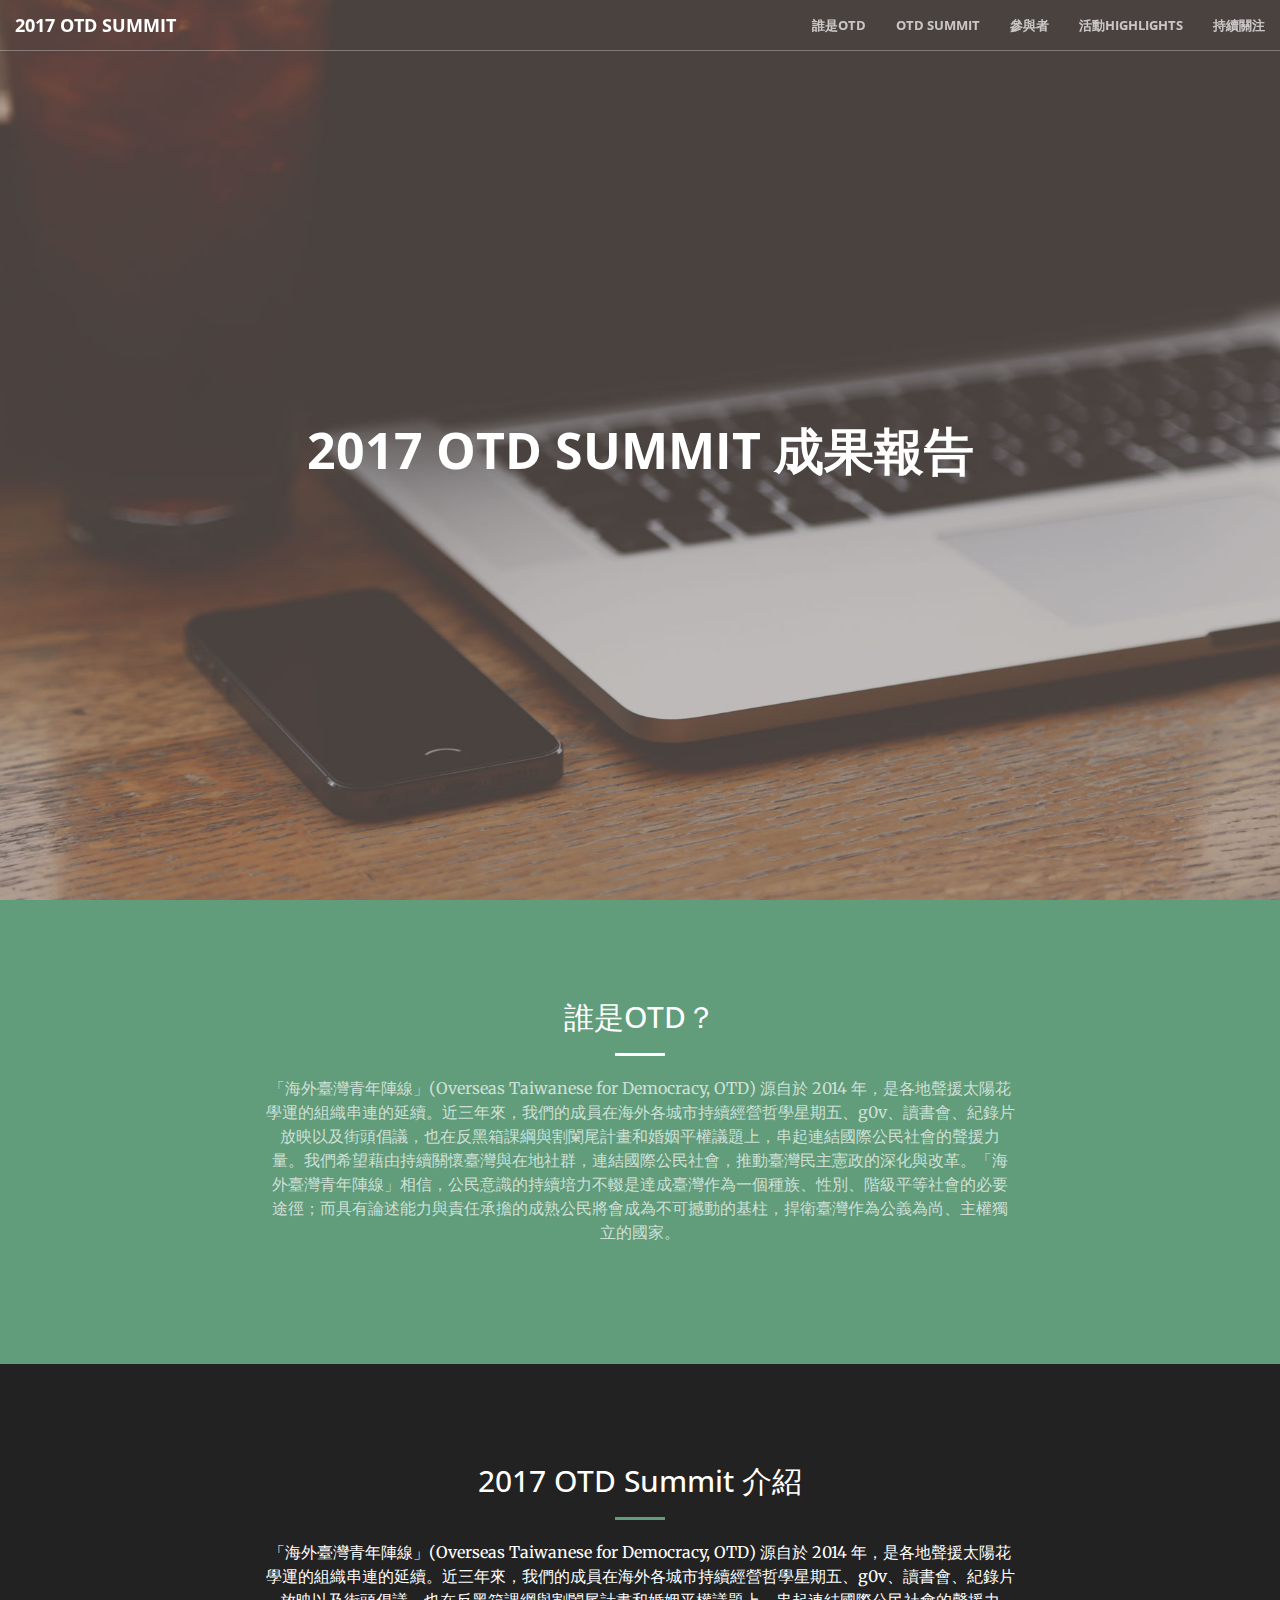
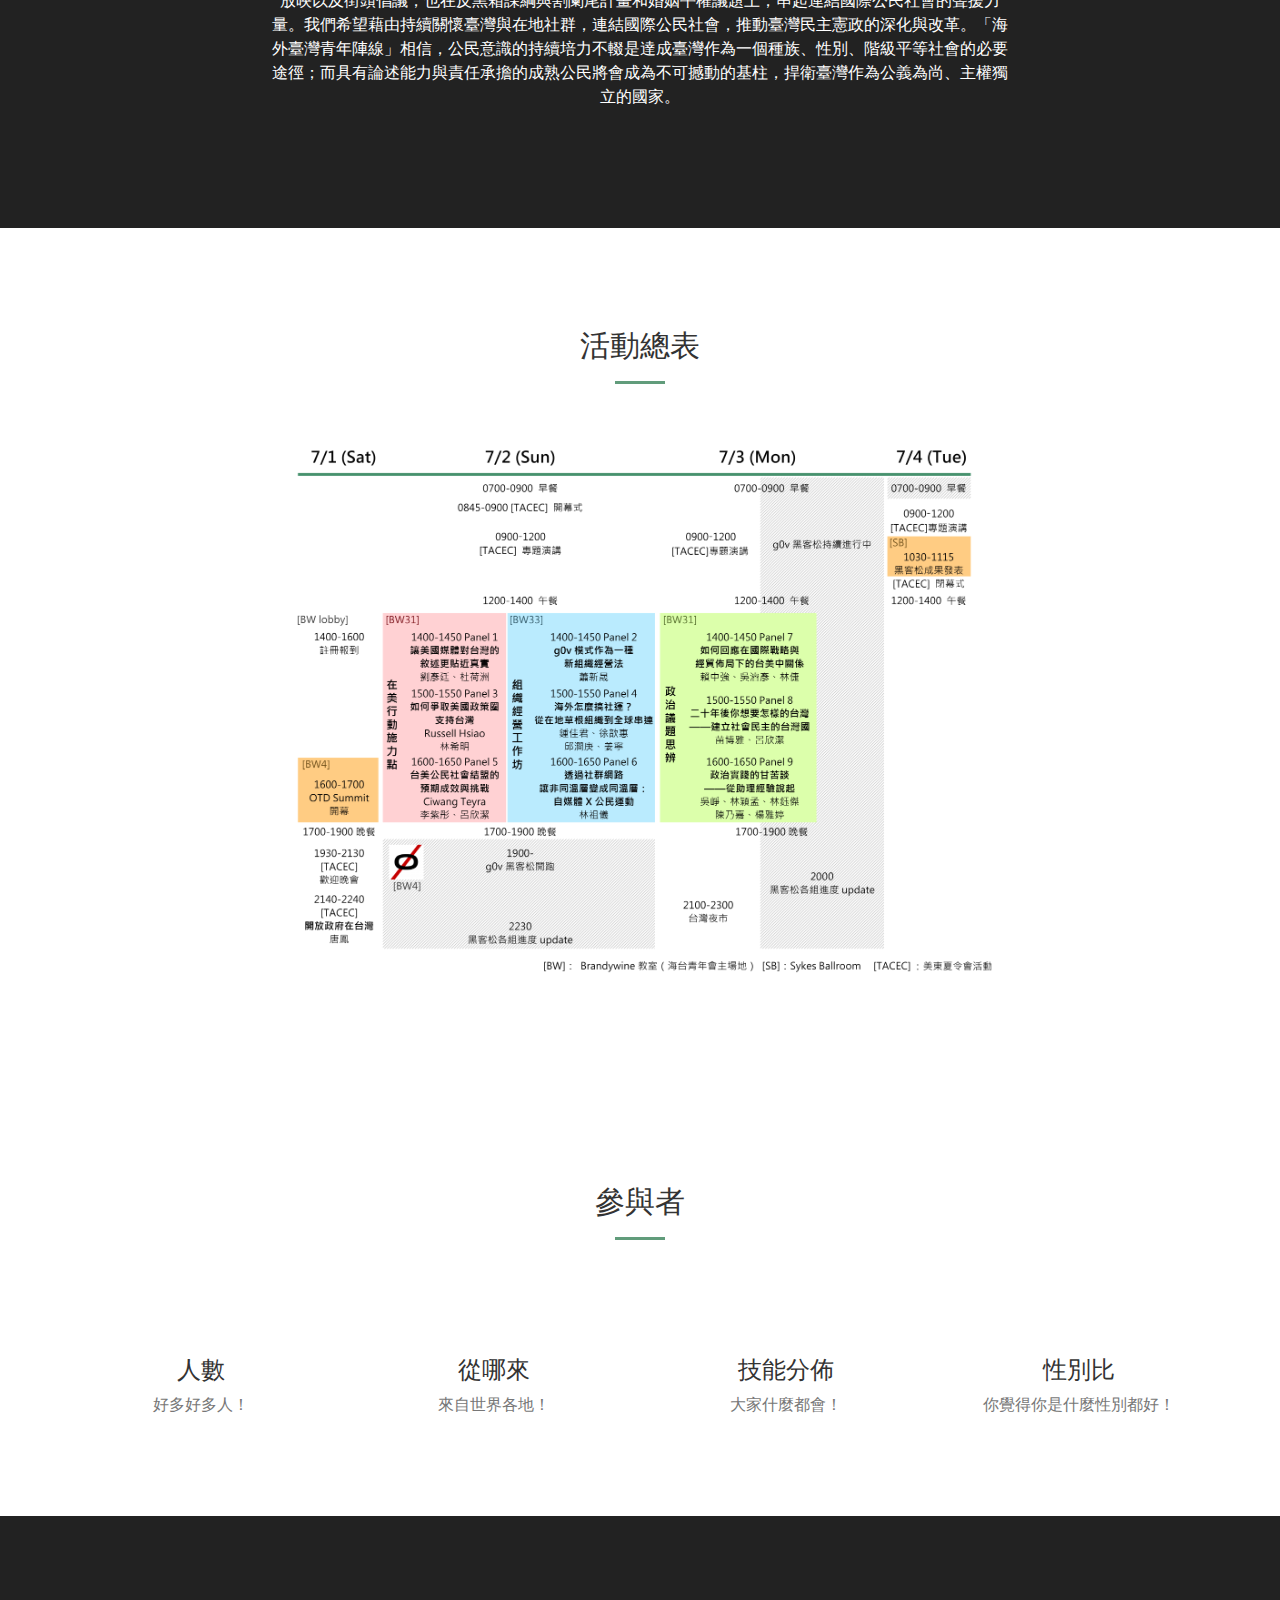
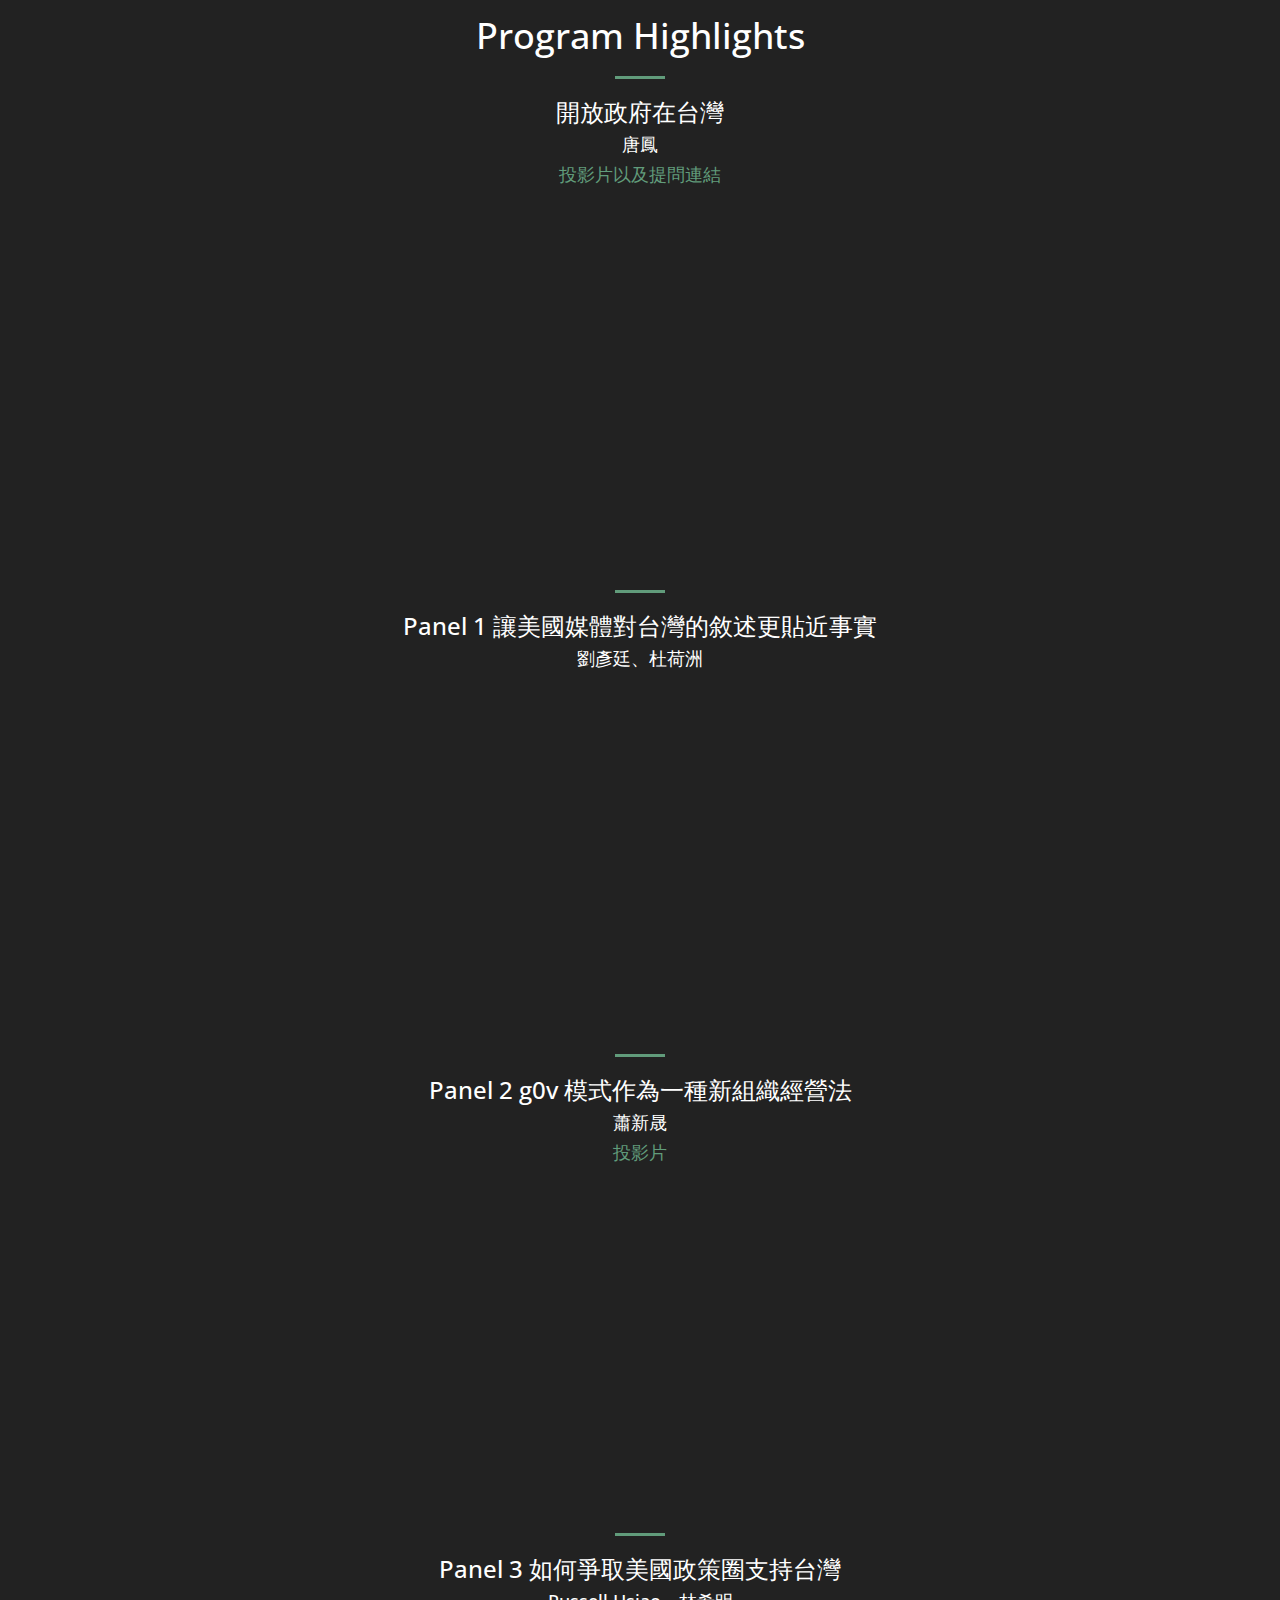
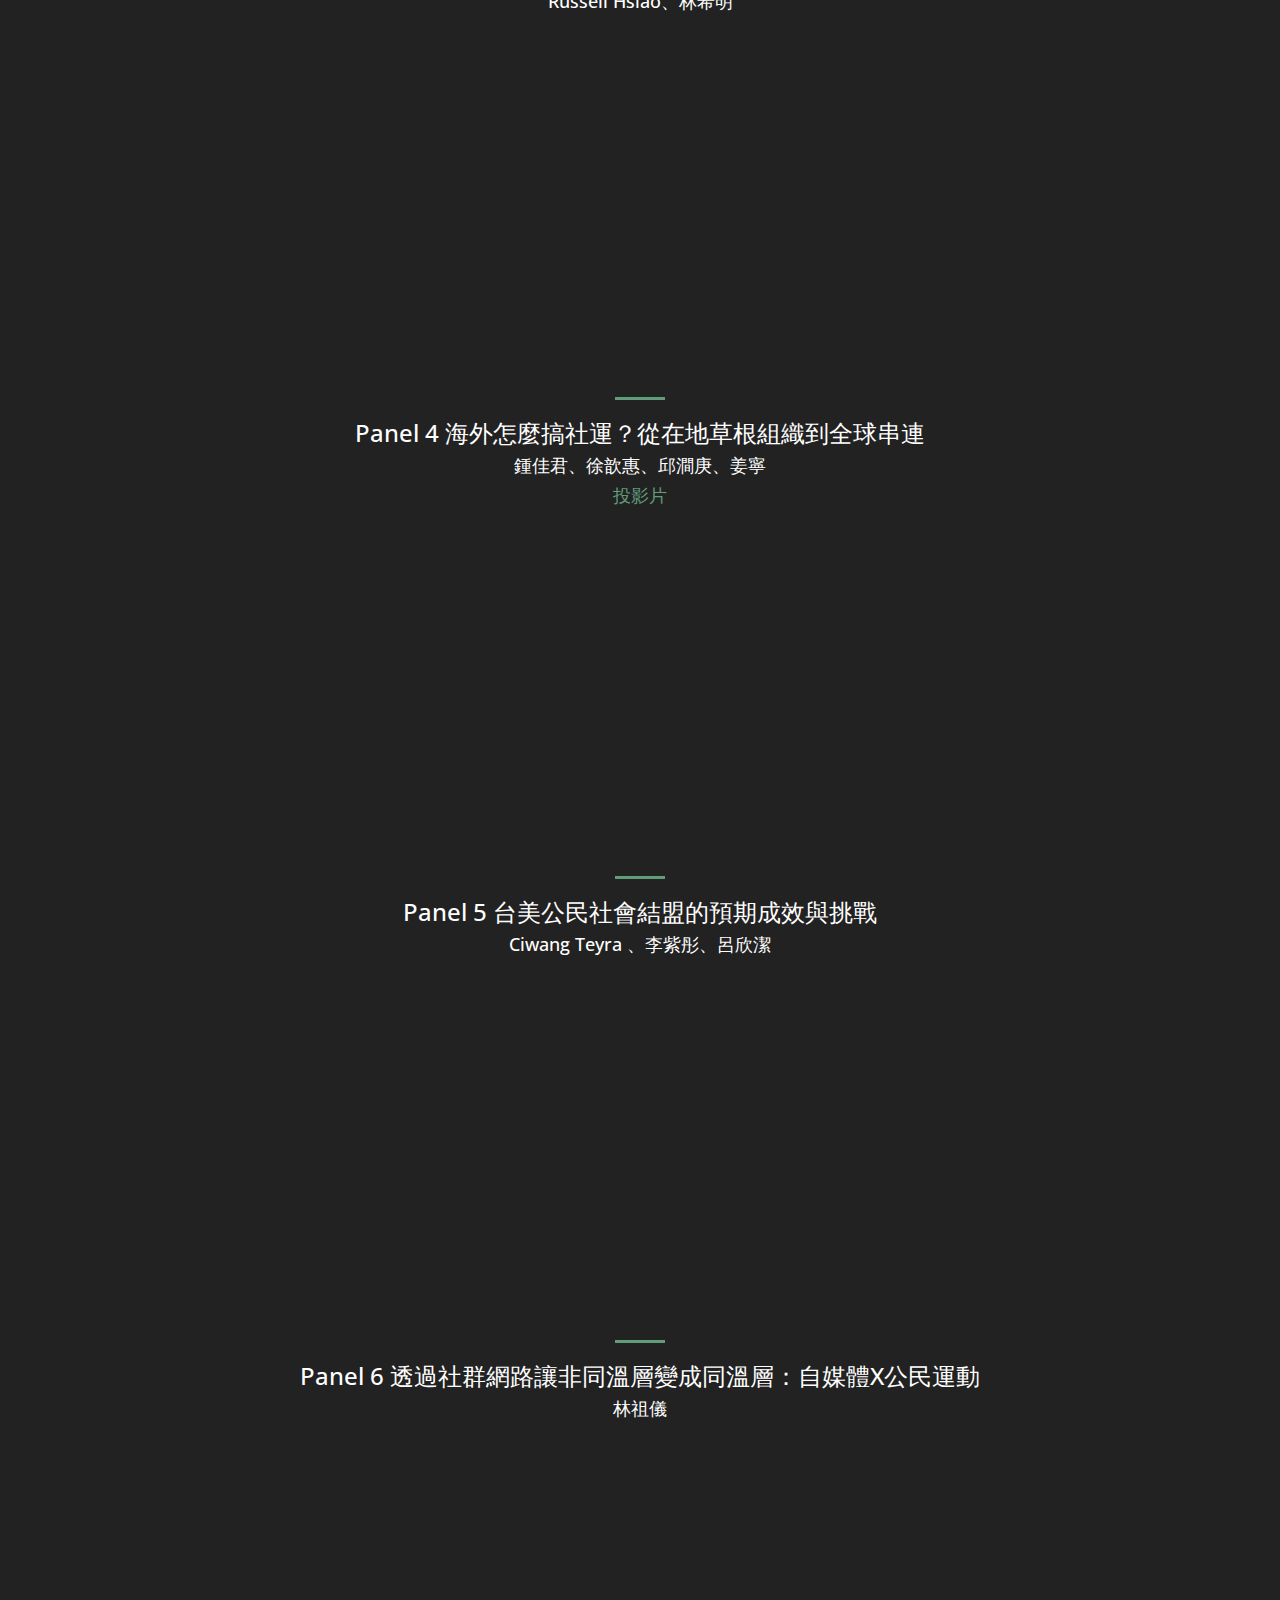
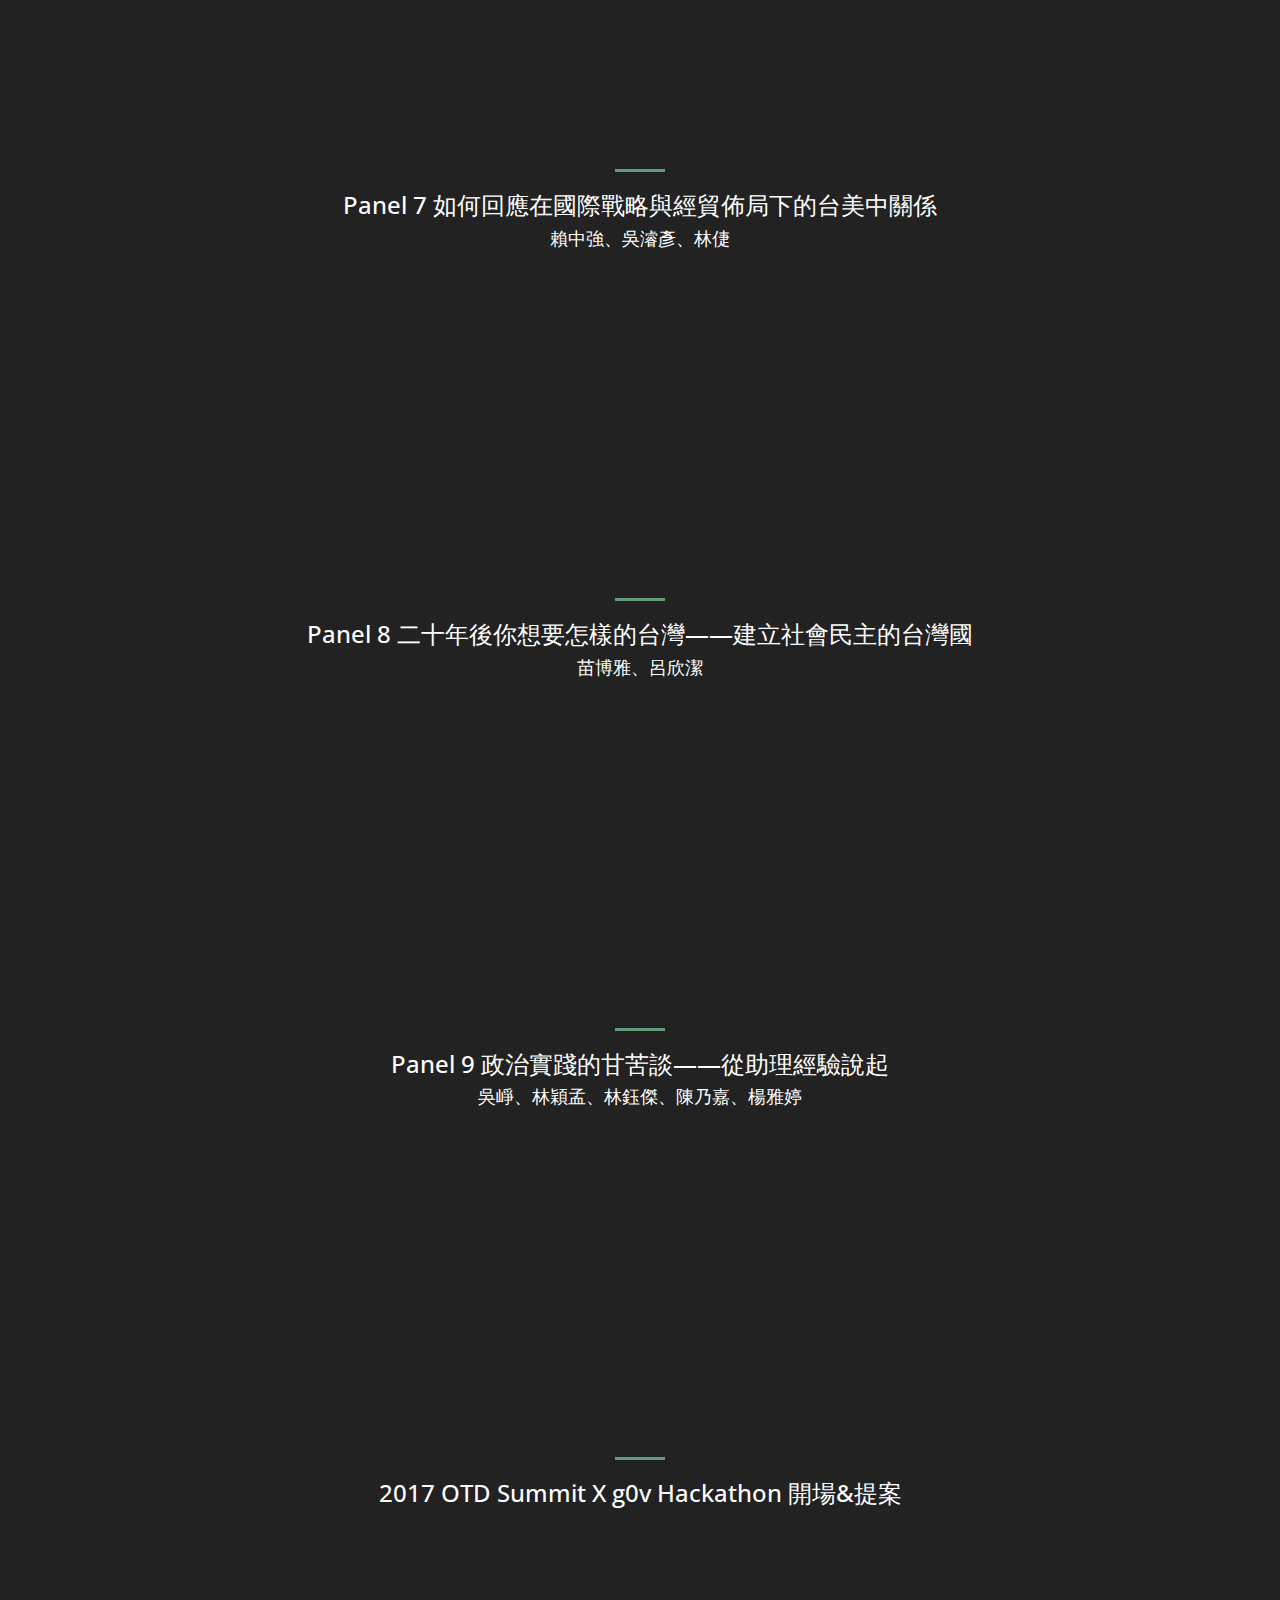
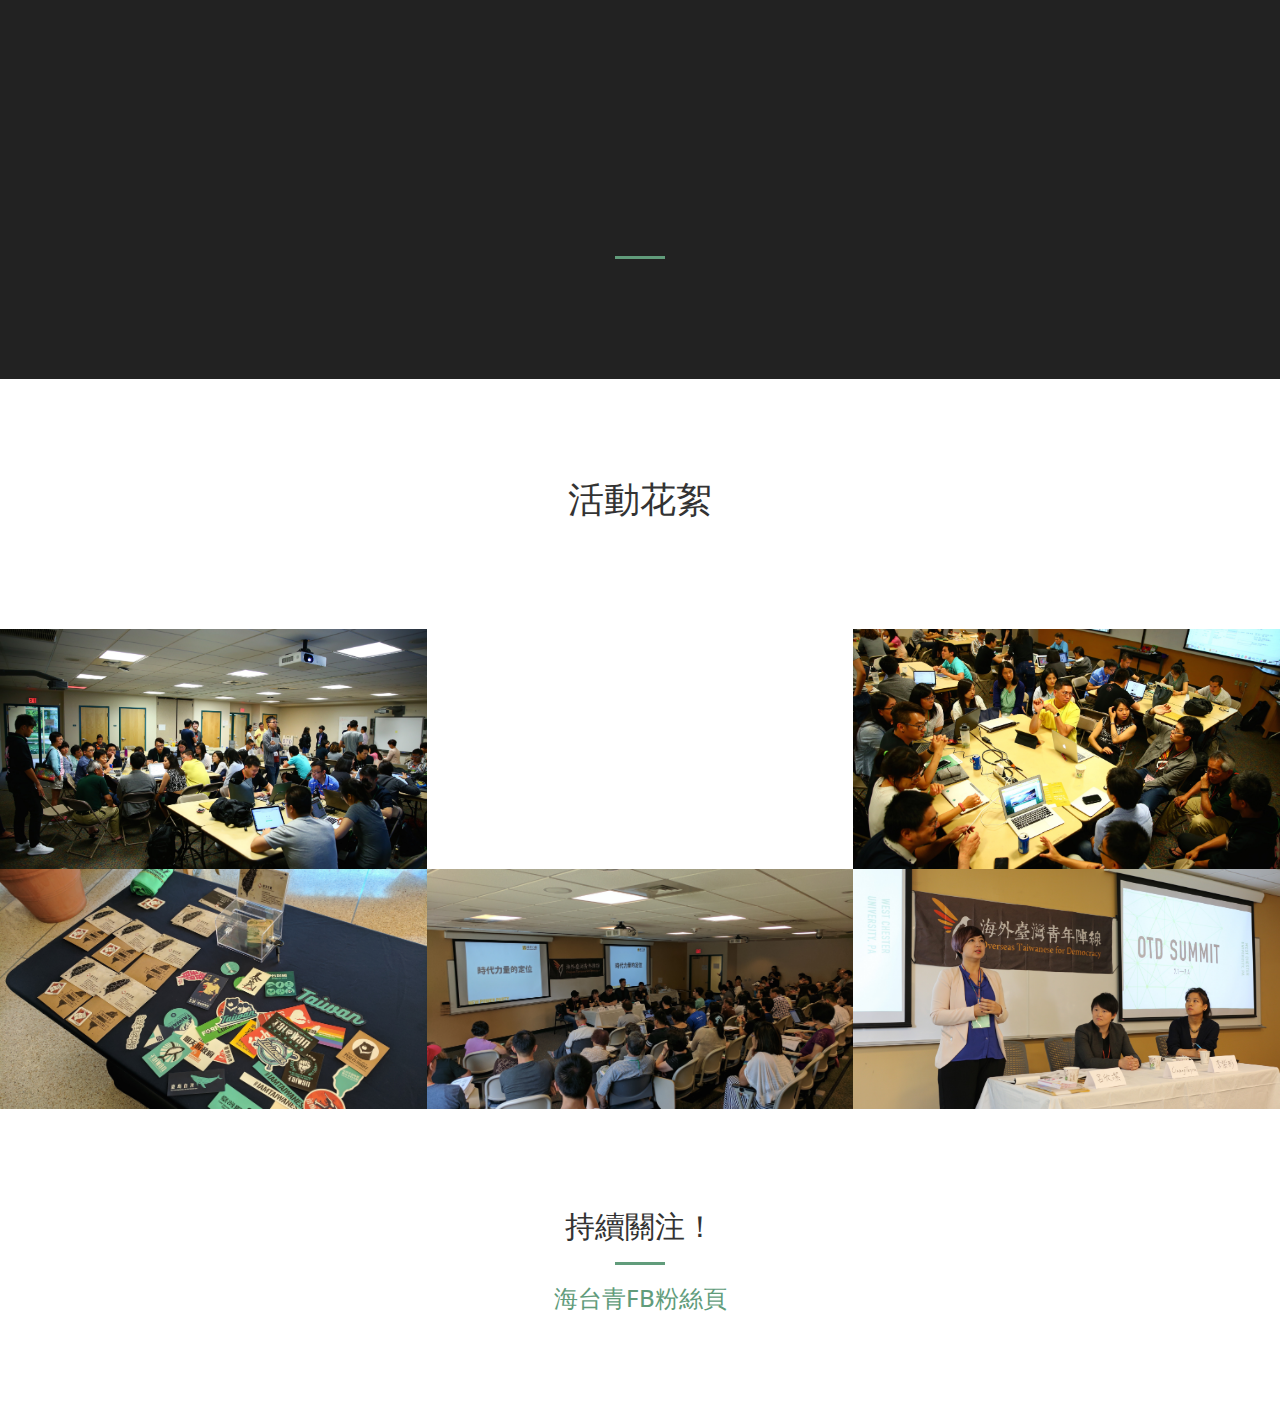
==== 2017otdsummit/index.html @ 40b1fab8 "update color" ====
<!DOCTYPE html>
<html lang="en">

<head>

    <meta charset="utf-8">
    <meta http-equiv="X-UA-Compatible" content="IE=edge">
    <meta name="viewport" content="width=device-width, initial-scale=1">
    <meta name="description" content="">
    <meta name="author" content="">

    <title>2017 OTD Summit</title>

    <!-- Bootstrap Core CSS -->
    <link href="vendor/bootstrap/css/bootstrap.min.css" rel="stylesheet">

    <!-- Custom Fonts -->
    <link href="vendor/font-awesome/css/font-awesome.min.css" rel="stylesheet" type="text/css">
    <link href='https://fonts.googleapis.com/css?family=Open+Sans:300italic,400italic,600italic,700italic,800italic,400,300,600,700,800' rel='stylesheet' type='text/css'>
    <link href='https://fonts.googleapis.com/css?family=Merriweather:400,300,300italic,400italic,700,700italic,900,900italic' rel='stylesheet' type='text/css'>

    <!-- Plugin CSS -->
    <link href="vendor/magnific-popup/magnific-popup.css" rel="stylesheet">

    <!-- Theme CSS -->
    <link href="css/creative.min.css" rel="stylesheet">

    <!-- HTML5 Shim and Respond.js IE8 support of HTML5 elements and media queries -->
    <!-- WARNING: Respond.js doesn't work if you view the page via file:// -->
    <!--[if lt IE 9]>
        <script src="https://oss.maxcdn.com/libs/html5shiv/3.7.0/html5shiv.js"></script>
        <script src="https://oss.maxcdn.com/libs/respond.js/1.4.2/respond.min.js"></script>
    <![endif]-->

</head>

<body id="page-top">

    <nav id="mainNav" class="navbar navbar-default navbar-fixed-top">
        <div class="container-fluid">
            <!-- Brand and toggle get grouped for better mobile display -->
            <div class="navbar-header">
                <button type="button" class="navbar-toggle collapsed" data-toggle="collapse" data-target="#bs-example-navbar-collapse-1">
                    <span class="sr-only">Toggle navigation</span> Menu <i class="fa fa-bars"></i>
                </button>
                <a class="navbar-brand page-scroll" href="#page-top">2017 OTD Summit</a>
            </div>

            <!-- Collect the nav links, forms, and other content for toggling -->
            <div class="collapse navbar-collapse" id="bs-example-navbar-collapse-1">
                <ul class="nav navbar-nav navbar-right">
                    <li>
                        <a class="page-scroll" href="#about_otd">誰是OTD</a>
                    </li>
                    <li>
                        <a class="page-scroll" href="#about_summit">OTD Summit</a>
                    </li>
                    <li>
                        <a class="page-scroll" href="#attendees">參與者</a>
                    </li>
                    <li>
                        <a class="page-scroll" href="#highlights">活動Highlights</a>
                    </li>
                    <li>
                        <a class="page-scroll" href="#contact">持續關注</a>
                    </li>
                </ul>
            </div>
            <!-- /.navbar-collapse -->
        </div>
        <!-- /.container-fluid -->
    </nav>

    <header>
        <div class="header-content">
            <div class="header-content-inner">
                <h1 id="homeHeading">2017 OTD Summit 成果報告</h1>
                <!--
                <hr>
                <p>X</p>
                <a href="#about" class="btn btn-primary btn-xl page-scroll">Find Out More</a> 
                -->
            </div>
        </div>
    </header>

    <section class="bg-primary" id="about_otd">
        <div class="container">
            <div class="row">
                <div class="col-lg-8 col-lg-offset-2 text-center">
                    <h2 class="section-heading">誰是OTD？</h2>
                    <hr class="light">
                    <p class="text-faded">「海外臺灣青年陣線」(Overseas Taiwanese for Democracy, OTD) 源自於 2014 年，是各地聲援太陽花學運的組織串連的延續。近三年來，我們的成員在海外各城市持續經營哲學星期五、g0v、讀書會、紀錄片放映以及街頭倡議，也在反黑箱課綱與割闌尾計畫和婚姻平權議題上，串起連結國際公民社會的聲援力量。我們希望藉由持續關懷臺灣與在地社群，連結國際公民社會，推動臺灣民主憲政的深化與改革。「海外臺灣青年陣線」相信，公民意識的持續培力不輟是達成臺灣作為一個種族、性別、階級平等社會的必要途徑；而具有論述能力與責任承擔的成熟公民將會成為不可撼動的基柱，捍衛臺灣作為公義為尚、主權獨立的國家。</p>
                </div>
            </div>
        </div>
    </section>

    <section class="bg-dark" id="about_summit">
        <div class="container">
            <div class="row">
                <div class="col-lg-8 col-lg-offset-2 text-center">
                    <h2 class="section-heading">2017 OTD Summit 介紹</h2>
                    <hr class="primary">
                    <p class="text">「海外臺灣青年陣線」(Overseas Taiwanese for Democracy, OTD) 源自於 2014 年，是各地聲援太陽花學運的組織串連的延續。近三年來，我們的成員在海外各城市持續經營哲學星期五、g0v、讀書會、紀錄片放映以及街頭倡議，也在反黑箱課綱與割闌尾計畫和婚姻平權議題上，串起連結國際公民社會的聲援力量。我們希望藉由持續關懷臺灣與在地社群，連結國際公民社會，推動臺灣民主憲政的深化與改革。「海外臺灣青年陣線」相信，公民意識的持續培力不輟是達成臺灣作為一個種族、性別、階級平等社會的必要途徑；而具有論述能力與責任承擔的成熟公民將會成為不可撼動的基柱，捍衛臺灣作為公義為尚、主權獨立的國家。</p>
                </div>
            </div>
        </div>
    </section>


    <section id="services">
        <div class="container">
            <div class="row">
                <div class="col-lg-8 col-lg-offset-2 text-center">
                    <h2 class="section-heading">活動總表</h2>
                    <hr class="primary">
                    <img src="img/schedule.png" class="img-responsive" alt="">
                </div>
            </div>
        </div>
    </section>


    <section id="attendees">
        <div class="container">
            <div class="row">
                <div class="col-lg-12 text-center">
                    <h2 class="section-heading">參與者</h2>
                    <hr class="primary">
                </div>
            </div>
        </div>
        <div class="container">
            <div class="row">
                <div class="col-lg-3 col-md-6 text-center">
                    <div class="service-box">
                        <i class="fa fa-4x fa-diamond text-primary sr-icons"></i>
                        <h3>人數</h3>
                        <p class="text-muted">好多好多人！</p>
                    </div>
                </div>
                <div class="col-lg-3 col-md-6 text-center">
                    <div class="service-box">
                        <i class="fa fa-4x fa-paper-plane text-primary sr-icons"></i>
                        <h3>從哪來</h3>
                        <p class="text-muted">來自世界各地！</p>
                    </div>
                </div>
                <div class="col-lg-3 col-md-6 text-center">
                    <div class="service-box">
                        <i class="fa fa-4x fa-newspaper-o text-primary sr-icons"></i>
                        <h3>技能分佈</h3>
                        <p class="text-muted">大家什麼都會！</p>
                    </div>
                </div>
                <div class="col-lg-3 col-md-6 text-center">
                    <div class="service-box">
                        <i class="fa fa-4x fa-heart text-primary sr-icons"></i>
                        <h3>性別比</h3>
                        <p class="text-muted">你覺得你是什麼性別都好！</p>
                    </div>
                </div>
            </div>
        </div>
    </section>

    <section class="bg-dark" id="highlights">
        <div class="container">
            <div class="row">
                <div class="col-lg-8 col-lg-offset-2 text-center">
                    <h1 class="section-heading">Program Highlights</h1>
                    <hr class="primary">

                    
                    <h3 class="section-heading">開放政府在台灣</h3>
                    <h4 class="section-heading">唐鳳</h4>
                    <h4 class="section-heading"><a href="https://app.sli.do/event/vwpwwxj0/ask" target="_blank">投影片以及提問連結</a></h4><br/>
                    <iframe src="https://www.facebook.com/plugins/video.php?href=https%3A%2F%2Fwww.facebook.com%2Foverseastaiwanesefordemocracy%2Fvideos%2F1687449527967009%2F&show_text=0&width=560" width="560" height="350" style="border:none;overflow:hidden" scrolling="no" frameborder="0" allowTransparency="true" allowFullScreen="true"></iframe>
                    <hr class="primary">

                    <h3 class="section-heading">Panel 1 讓美國媒體對台灣的敘述更貼近事實</h3>
                    <h4 class="section-heading">劉彥廷、杜荷洲</h4>
                    <iframe src="https://www.facebook.com/plugins/video.php?href=https%3A%2F%2Fwww.facebook.com%2Foverseastaiwanesefordemocracy%2Fvideos%2F1688673914511237%2F&show_text=0&width=560" width="560" height="350" style="border:none;overflow:hidden" scrolling="no" frameborder="0" allowTransparency="true" allowFullScreen="true"></iframe>
                    <hr class="primary">


                    <h3 class="section-heading">Panel 2 g0v 模式作為一種新組織經營法</h2>
                    <h4 class="section-heading">蕭新晟</h4>
                    <h4 class="section-heading"><a href="https://docs.google.com/presentation/d/1OetWXAl1x2ykc36Fg5Os5mPa4iePhZvJapiy4TChxKw/edit#slide=id.g13f09b8e26_17_721" target="_blank">投影片</a></h4><br/>
                    <iframe src="https://www.facebook.com/plugins/video.php?href=https%3A%2F%2Fwww.facebook.com%2Foverseastaiwanesefordemocracy%2Fvideos%2F1688679477844014%2F&show_text=0&width=560" width="560" height="315" style="border:none;overflow:hidden" scrolling="no" frameborder="0" allowTransparency="true" allowFullScreen="true"></iframe>
                    <hr class="primary">
                    
                    <h3 class="section-heading">Panel 3 如何爭取美國政策圈支持台灣</h2>
                    <h4 class="section-heading">Russell Hsiao、林希明</h4>
                    <iframe src="https://www.facebook.com/plugins/video.php?href=https%3A%2F%2Fwww.facebook.com%2Foverseastaiwanesefordemocracy%2Fvideos%2F1688767641168531%2F&show_text=0&width=560" width="560" height="350" style="border:none;overflow:hidden" scrolling="no" frameborder="0" allowTransparency="true" allowFullScreen="true"></iframe>
                    <hr class="primary">

                    <h3 class="section-heading">Panel 4 海外怎麼搞社運？從在地草根組織到全球串連</h2>
                    <h4 class="section-heading">鍾佳君、徐歆惠、邱澗庚、姜寧</h4>
                    <h4 class="section-heading"><a href="https://docs.google.com/presentation/d/1mhyTXn3os9oXMHkvF8jSU2I0TMoIvnbrtpxy7x2m_SQ/edit#slide=id.p3" target="_blank">投影片</a></h4><br/>
                    <iframe src="https://www.facebook.com/plugins/video.php?href=https%3A%2F%2Fwww.facebook.com%2Foverseastaiwanesefordemocracy%2Fvideos%2F1688771341168161%2F&show_text=0&width=560" width="560" height="315" style="border:none;overflow:hidden" scrolling="no" frameborder="0" allowTransparency="true" allowFullScreen="true"></iframe>
                    <hr class="primary">

                    <h3 class="section-heading">Panel 5 台美公民社會結盟的預期成效與挑戰</h2>
                    <h4 class="section-heading">Ciwang Teyra 、李紫彤、呂欣潔</h4>
                    <iframe src="https://www.facebook.com/plugins/video.php?href=https%3A%2F%2Fwww.facebook.com%2Foverseastaiwanesefordemocracy%2Fvideos%2F1688834637828498%2F&show_text=0&width=560" width="560" height="350" style="border:none;overflow:hidden" scrolling="no" frameborder="0" allowTransparency="true" allowFullScreen="true"></iframe> 
                    <hr class="primary">


                    <h3 class="section-heading">Panel 6 透過社群網路讓非同溫層變成同溫層：自媒體X公民運動</h2>
                    <h4 class="section-heading">林祖儀</h4>
                    <iframe src="https://www.facebook.com/plugins/video.php?href=https%3A%2F%2Fwww.facebook.com%2Foverseastaiwanesefordemocracy%2Fvideos%2F1688844701160825%2F&show_text=0&width=560" width="560" height="315" style="border:none;overflow:hidden" scrolling="no" frameborder="0" allowTransparency="true" allowFullScreen="true"></iframe>
                    <hr class="primary">

                    <h3 class="section-heading">Panel 7 如何回應在國際戰略與經貿佈局下的台美中關係</h2>
                    <h4 class="section-heading">賴中強、吳濬彥、林倢</h4>
                    <iframe src="https://www.facebook.com/plugins/video.php?href=https%3A%2F%2Fwww.facebook.com%2Foverseastaiwanesefordemocracy%2Fvideos%2F1690368301008465%2F&show_text=0&width=560" width="560" height="315" style="border:none;overflow:hidden" scrolling="no" frameborder="0" allowTransparency="true" allowFullScreen="true"></iframe>
                    <hr class="primary">

                    <h3 class="section-heading">Panel 8 二十年後你想要怎樣的台灣——建立社會民主的台灣國</h2>
                    <h4 class="section-heading">苗博雅、呂欣潔</h4>
                    <iframe src="https://www.facebook.com/plugins/video.php?href=https%3A%2F%2Fwww.facebook.com%2Foverseastaiwanesefordemocracy%2Fvideos%2F1690454784333150%2F&show_text=0&width=560" width="560" height="315" style="border:none;overflow:hidden" scrolling="no" frameborder="0" allowTransparency="true" allowFullScreen="true"></iframe>
                    <hr class="primary">

                    <h3 class="section-heading">Panel 9 政治實踐的甘苦談——從助理經驗說起</h2>
                    <h4 class="section-heading">吳崢、林穎孟、林鈺傑、陳乃嘉、楊雅婷</h4>
                    <iframe src="https://www.facebook.com/plugins/video.php?href=https%3A%2F%2Fwww.facebook.com%2Foverseastaiwanesefordemocracy%2Fvideos%2F1690531517658810%2F&show_text=0&width=560" width="560" height="315" style="border:none;overflow:hidden" scrolling="no" frameborder="0" allowTransparency="true" allowFullScreen="true"></iframe>
                    <hr class="primary">

                    <h3 class="section-heading">2017 OTD Summit X g0v Hackathon 開場&提案</h2>
                    <iframe src="https://www.facebook.com/plugins/video.php?href=https%3A%2F%2Fwww.facebook.com%2Foverseastaiwanesefordemocracy%2Fvideos%2F1689046787807283%2F&show_text=0&width=560" width="560" height="315" style="border:none;overflow:hidden" scrolling="no" frameborder="0" allowTransparency="true" allowFullScreen="true"></iframe>
                    <hr class="primary">


                </div>
            </div>
        </div>
    </section>


    <section id="services">
        <div class="container">
            <div class="row">
                <div class="col-lg-8 col-lg-offset-2 text-center">
                    <h1 class="section-heading">活動花絮</h1>
                </div>
            </div>
        </div>
    </section>

    <section class="no-padding" id="portfolio">
        <div class="container-fluid">
            <div class="row no-gutter popup-gallery">
                <div class="col-lg-4 col-sm-6">
                    <a href="img/portfolio/photos/g0v1.jpg" class="portfolio-box">
                        <img src="img/portfolio/photos/g0v1.jpg" class="img-responsive" alt="">
                        <div class="portfolio-box-caption">
                           <div class="portfolio-box-caption-content">
                                <div class="project-name">
                                        g0v
                                </div>
                            </div>
                        </div>
                    </a>
                </div>
                <div class="col-lg-4 col-sm-6">
                    <a href="img/portfolio/photos/group1.JPG" class="portfolio-box">
                        <img src="img/portfolio/photos/group1.JPG" class="img-responsive" alt="">
                        <div class="portfolio-box-caption">
                            <div class="portfolio-box-caption-content">
                                <div class="project-name">
                                        大合照
                                </div>
                            </div>
                        </div>
                    </a>
                </div>
                <div class="col-lg-4 col-sm-6">
                    <a href="img/portfolio/photos/g0v2.jpg" class="portfolio-box">
                        <img src="img/portfolio/photos/g0v2.jpg" class="img-responsive" alt="">
                        <div class="portfolio-box-caption">
                            <div class="portfolio-box-caption-content">
                                <div class="project-name">
                                    g0v
                                </div>
                            </div>
                        </div>
                    </a>
                </div>
                <div class="col-lg-4 col-sm-6">
                    <a href="img/portfolio/photos/night_market.jpg" class="portfolio-box">
                        <img src="img/portfolio/photos/night_market.jpg" class="img-responsive" alt="">
                        <div class="portfolio-box-caption">
                            <div class="portfolio-box-caption-content">
                                <div class="project-name">
                                    台灣夜市
                                </div>
                            </div>
                        </div>
                    </a>
                </div>
                <div class="col-lg-4 col-sm-6">
                    <a href="img/portfolio/photos/panel1.jpg" class="portfolio-box">
                        <img src="img/portfolio/photos/panel1.jpg" class="img-responsive" alt="">
                        <div class="portfolio-box-caption">
                            <div class="portfolio-box-caption-content">
                                <div class="project-name">
                                    Panel
                                </div>
                            </div>
                        </div>
                    </a>
                </div>
                <div class="col-lg-4 col-sm-6">
                    <a href="img/portfolio/photos/panel2.jpg" class="portfolio-box">
                        <img src="img/portfolio/photos/panel2.jpg" class="img-responsive" alt="">
                        <div class="portfolio-box-caption">
                            <div class="portfolio-box-caption-content">
                                <div class="project-name">
                                    Panel
                                </div>
                            </div>
                        </div>
                    </a>
                </div>
            </div>
        </div>
    </section>

    <section id="contact">
        <div class="container">
            <div class="row">
                <div class="col-lg-8 col-lg-offset-2 text-center">
                    <h2 class="section-heading">持續關注！</h2>
                    <hr class="primary">
                    <h3 class="section-heading"><a href="https://www.facebook.com/overseastaiwanesefordemocracy/" target="_blank">海台青FB粉絲頁</a></h3>
                </div>
            </div>
        </div>
    </section>

    <!-- jQuery -->
    <script src="vendor/jquery/jquery.min.js"></script>

    <!-- Bootstrap Core JavaScript -->
    <script src="vendor/bootstrap/js/bootstrap.min.js"></script>

    <!-- Plugin JavaScript -->
    <script src="https://cdnjs.cloudflare.com/ajax/libs/jquery-easing/1.3/jquery.easing.min.js"></script>
    <script src="vendor/scrollreveal/scrollreveal.min.js"></script>
    <script src="vendor/magnific-popup/jquery.magnific-popup.min.js"></script>

    <!-- Theme JavaScript -->
    <script src="js/creative.min.js"></script>

</body>

</html>
---- 2017otdsummit/css/creative.min.css ----
/*!
 * Start Bootstrap - Creative v3.3.7+1 (http://startbootstrap.com/template-overviews/creative)
 * Copyright 2013-2016 Start Bootstrap
 * Licensed under MIT (https://github.com/BlackrockDigital/startbootstrap/blob/gh-pages/LICENSE)
 */.navbar-default,a{-webkit-transition:all .35s;-moz-transition:all .35s}header,header .header-content{position:relative;width:100%;text-align:center}body,html{height:100%;width:100%}body{font-family:Merriweather,'Helvetica Neue',Arial,sans-serif;webkit-tap-highlight-color:#222}.btn,.navbar-default,.navbar-default .navbar-header .navbar-brand,h1,h2,h3,h4,h5,h6{font-family:'Open Sans','Helvetica Neue',Arial,sans-serif}hr{border-color:#619C7B;border-width:3px;max-width:50px}hr.light{border-color:#fff}a{transition:all .35s;color:#619C7B}a:focus,a:hover{color:#eb3812}p{font-size:16px;line-height:1.5;margin-bottom:20px}.bg-primary{background-color:#619C7B}.bg-dark{background-color:#222;color:#fff}.text-faded{color:rgba(255,255,255,.7)}section{padding:100px 0}aside{padding:50px 0}.no-padding{padding:0}.navbar-default{background-color:#fff;border-color:rgba(34,34,34,.05);transition:all .35s}.btn-default,.portfolio-box .portfolio-box-caption{-webkit-transition:all .35s;-moz-transition:all .35s}.navbar-default .navbar-header .navbar-brand{color:#619C7B;font-weight:700;text-transform:uppercase}.navbar-default .navbar-header .navbar-brand:focus,.navbar-default .navbar-header .navbar-brand:hover{color:#eb3812}.navbar-default .navbar-header .navbar-toggle{font-weight:700;font-size:12px;color:#222;text-transform:uppercase}.navbar-default .nav>li>a,.navbar-default .nav>li>a:focus{text-transform:uppercase;font-weight:700;font-size:13px;color:#222}.navbar-default .nav>li>a:focus:hover,.navbar-default .nav>li>a:hover{color:#619C7B}.navbar-default .nav>li.active>a,.navbar-default .nav>li.active>a:focus{color:#619C7B!important;background-color:transparent}.navbar-default .nav>li.active>a:focus:hover,.navbar-default .nav>li.active>a:hover{background-color:transparent}@media (min-width:768px){.navbar-default{background-color:transparent;border-color:rgba(255,255,255,.3)}.navbar-default .navbar-header .navbar-brand{color:rgba(255,255,255,.7)}.navbar-default .navbar-header .navbar-brand:focus,.navbar-default .navbar-header .navbar-brand:hover{color:#fff}.navbar-default .nav>li>a,.navbar-default .nav>li>a:focus{color:rgba(255,255,255,.7)}.navbar-default .nav>li>a:focus:hover,.navbar-default .nav>li>a:hover{color:#fff}.navbar-default.affix{background-color:#fff;border-color:rgba(34,34,34,.05)}.navbar-default.affix .navbar-header .navbar-brand{color:#619C7B;font-size:14px}.navbar-default.affix .navbar-header .navbar-brand:focus,.navbar-default.affix .navbar-header .navbar-brand:hover{color:#eb3812}.navbar-default.affix .nav>li>a,.navbar-default.affix .nav>li>a:focus{color:#222}.navbar-default.affix .nav>li>a:focus:hover,.navbar-default.affix .nav>li>a:hover{color:#619C7B}}header{min-height:auto;-webkit-background-size:cover;-moz-background-size:cover;background-size:cover;-o-background-size:cover;background-position:center;background-image:url(../img/header.jpg);color:#fff}header .header-content{padding:100px 15px}header .header-content .header-content-inner h1{font-weight:700;text-transform:uppercase;margin-top:0;margin-bottom:0;font-size:30px}header .header-content .header-content-inner hr{margin:30px auto}header .header-content .header-content-inner p{font-weight:300;color:rgba(255,255,255,.7);font-size:16px;margin-bottom:50px}@media (min-width:768px){header{min-height:100%}header .header-content{position:absolute;top:50%;-webkit-transform:translateY(-50%);-ms-transform:translateY(-50%);transform:translateY(-50%);padding:0 50px}header .header-content .header-content-inner{max-width:1000px;margin-left:auto;margin-right:auto}header .header-content .header-content-inner h1{font-size:50px}header .header-content .header-content-inner p{font-size:18px;max-width:80%;margin-left:auto;margin-right:auto}}.section-heading{margin-top:0}.service-box{max-width:400px;margin:50px auto 0}@media (min-width:992px){.service-box{margin:20px auto 0}}.service-box p{margin-bottom:0}.portfolio-box{position:relative;display:block;max-width:650px;margin:0 auto}.portfolio-box .portfolio-box-caption{color:#fff;opacity:0;display:block;background:rgba(97,156,123,.9);position:absolute;bottom:0;text-align:center;width:100%;height:100%;transition:all .35s}.btn-default.active,.btn-default:active,.btn-primary.active,.btn-primary:active,.open>.dropdown-toggle.btn-default,.open>.dropdown-toggle.btn-primary{background-image:none}.portfolio-box .portfolio-box-caption .portfolio-box-caption-content{width:100%;text-align:center;position:absolute;top:50%;transform:translateY(-50%)}.portfolio-box .portfolio-box-caption .portfolio-box-caption-content .project-category,.portfolio-box .portfolio-box-caption .portfolio-box-caption-content .project-name{font-family:'Open Sans','Helvetica Neue',Arial,sans-serif;padding:0 15px}.portfolio-box .portfolio-box-caption .portfolio-box-caption-content .project-category{text-transform:uppercase;font-weight:600;font-size:14px}.portfolio-box .portfolio-box-caption .portfolio-box-caption-content .project-name{font-size:18px}.portfolio-box:hover .portfolio-box-caption{opacity:1}.portfolio-box:focus{outline:0}@media (min-width:768px){.portfolio-box .portfolio-box-caption .portfolio-box-caption-content .project-category{font-size:16px}.portfolio-box .portfolio-box-caption .portfolio-box-caption-content .project-name{font-size:22px}}.call-to-action h2{margin:0 auto 20px}.text-primary{color:#619C7B}.no-gutter>[class*=col-]{padding-right:0;padding-left:0}.btn-default{color:#222;background-color:#fff;border-color:#fff;transition:all .35s}.btn-default.active,.btn-default.focus,.btn-default:active,.btn-default:focus,.btn-default:hover,.open>.dropdown-toggle.btn-default{color:#222;background-color:#f2f2f2;border-color:#ededed}.btn-default.disabled,.btn-default.disabled.active,.btn-default.disabled.focus,.btn-default.disabled:active,.btn-default.disabled:focus,.btn-default.disabled:hover,.btn-default[disabled],.btn-default[disabled].active,.btn-default[disabled].focus,.btn-default[disabled]:active,.btn-default[disabled]:focus,.btn-default[disabled]:hover,fieldset[disabled] .btn-default,fieldset[disabled] .btn-default.active,fieldset[disabled] .btn-default.focus,fieldset[disabled] .btn-default:active,fieldset[disabled] .btn-default:focus,fieldset[disabled] .btn-default:hover{background-color:#fff;border-color:#fff}.btn-default .badge{color:#fff;background-color:#222}.btn-primary{color:#fff;background-color:#619C7B;border-color:#619C7B;-webkit-transition:all .35s;-moz-transition:all .35s;transition:all .35s}.btn-primary.active,.btn-primary.focus,.btn-primary:active,.btn-primary:focus,.btn-primary:hover,.open>.dropdown-toggle.btn-primary{color:#fff;background-color:#ee4b28;border-color:#ed431f}.btn-primary.disabled,.btn-primary.disabled.active,.btn-primary.disabled.focus,.btn-primary.disabled:active,.btn-primary.disabled:focus,.btn-primary.disabled:hover,.btn-primary[disabled],.btn-primary[disabled].active,.btn-primary[disabled].focus,.btn-primary[disabled]:active,.btn-primary[disabled]:focus,.btn-primary[disabled]:hover,fieldset[disabled] .btn-primary,fieldset[disabled] .btn-primary.active,fieldset[disabled] .btn-primary.focus,fieldset[disabled] .btn-primary:active,fieldset[disabled] .btn-primary:focus,fieldset[disabled] .btn-primary:hover{background-color:#619C7B;border-color:#619C7B}.btn-primary .badge{color:#619C7B;background-color:#fff}.btn{border:none;border-radius:300px;font-weight:700;text-transform:uppercase}.btn-xl{padding:15px 30px}::-moz-selection{color:#fff;text-shadow:none;background:#222}::selection{color:#fff;text-shadow:none;background:#222}img::selection{color:#fff;background:0 0}img::-moz-selection{color:#fff;background:0 0}
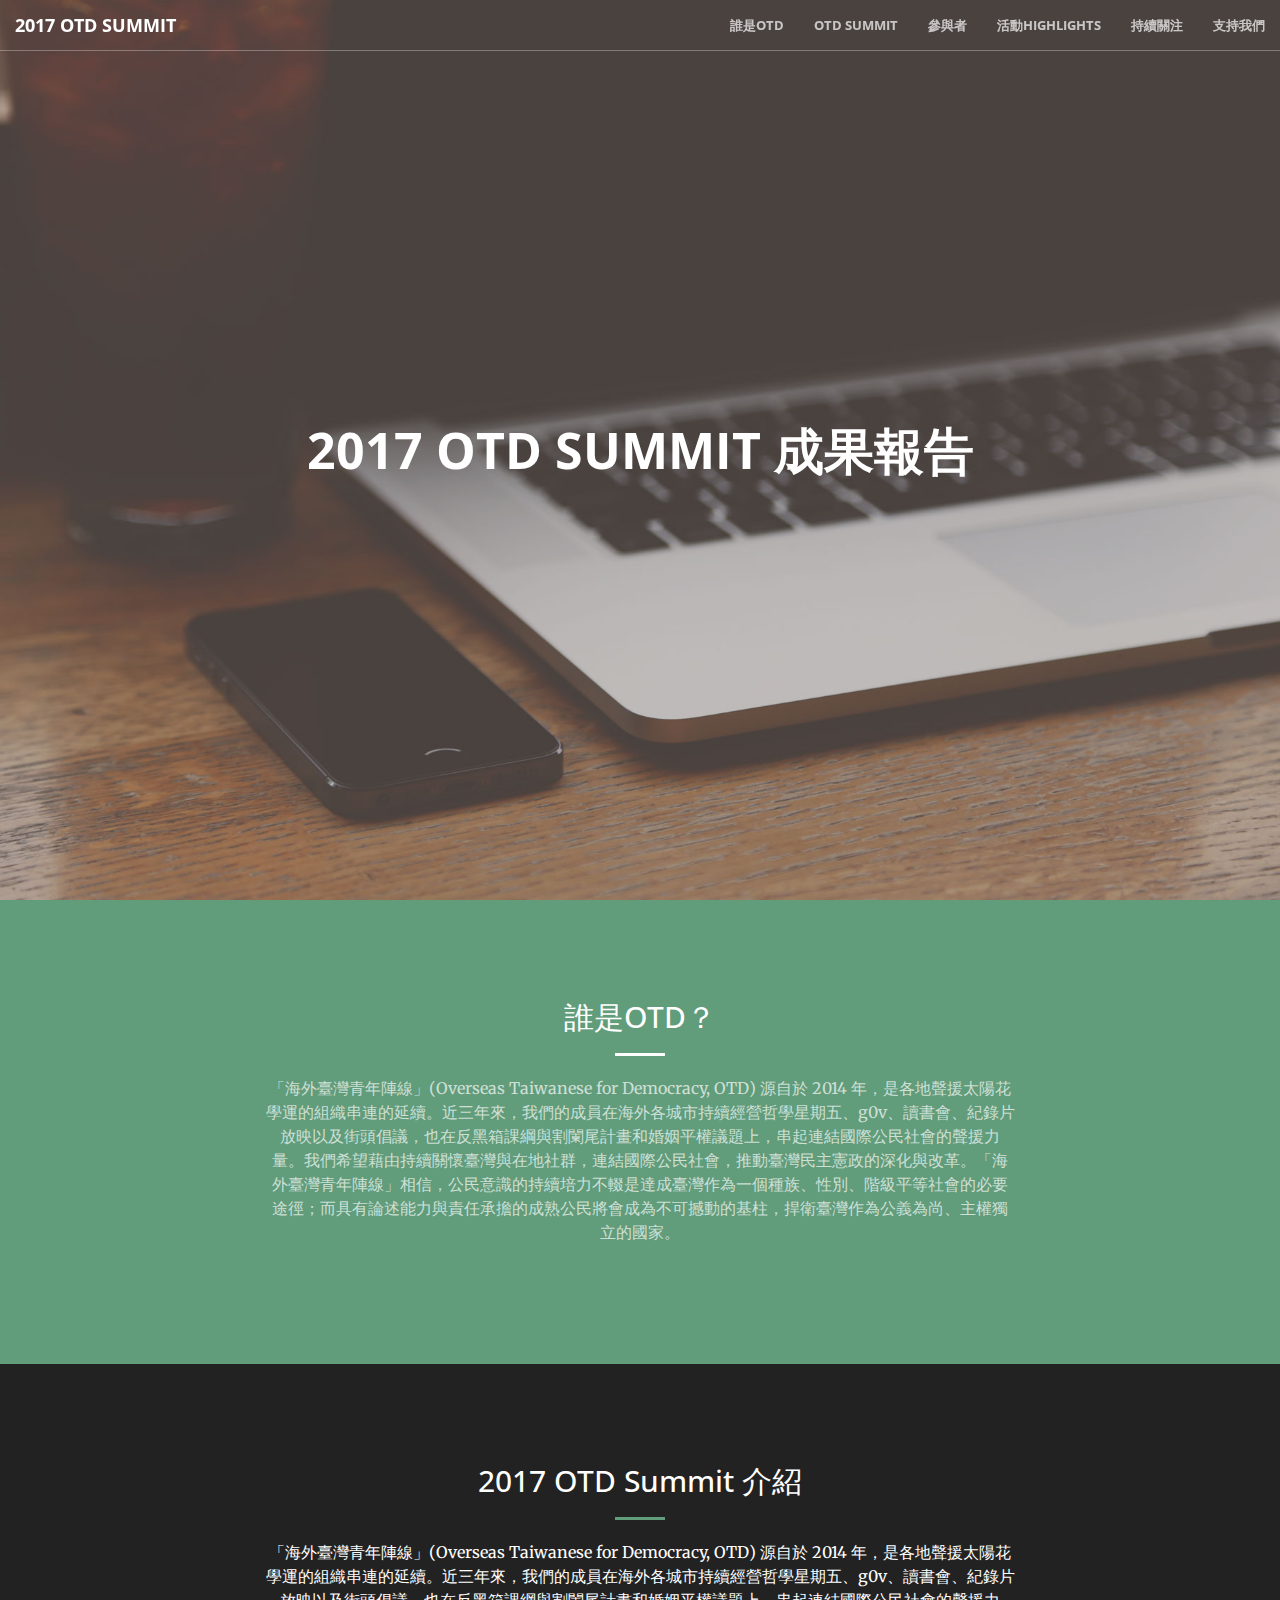
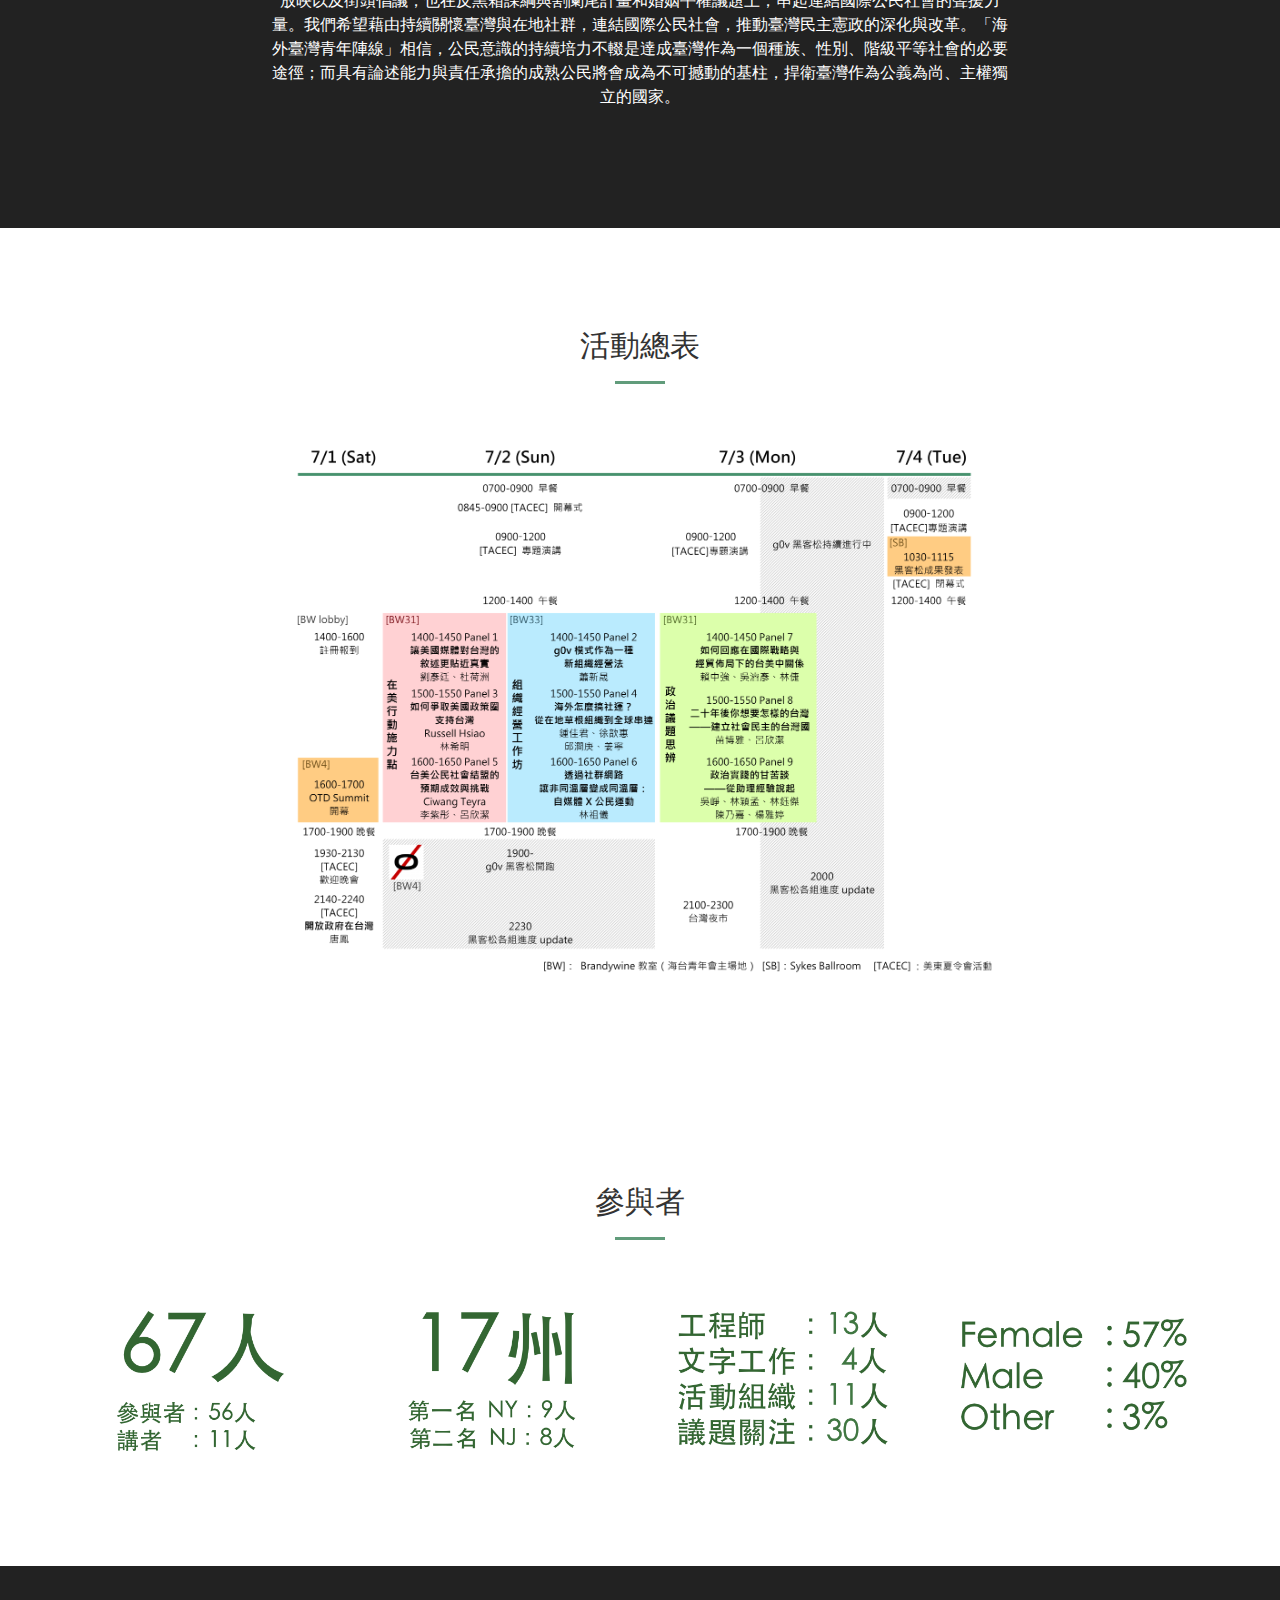
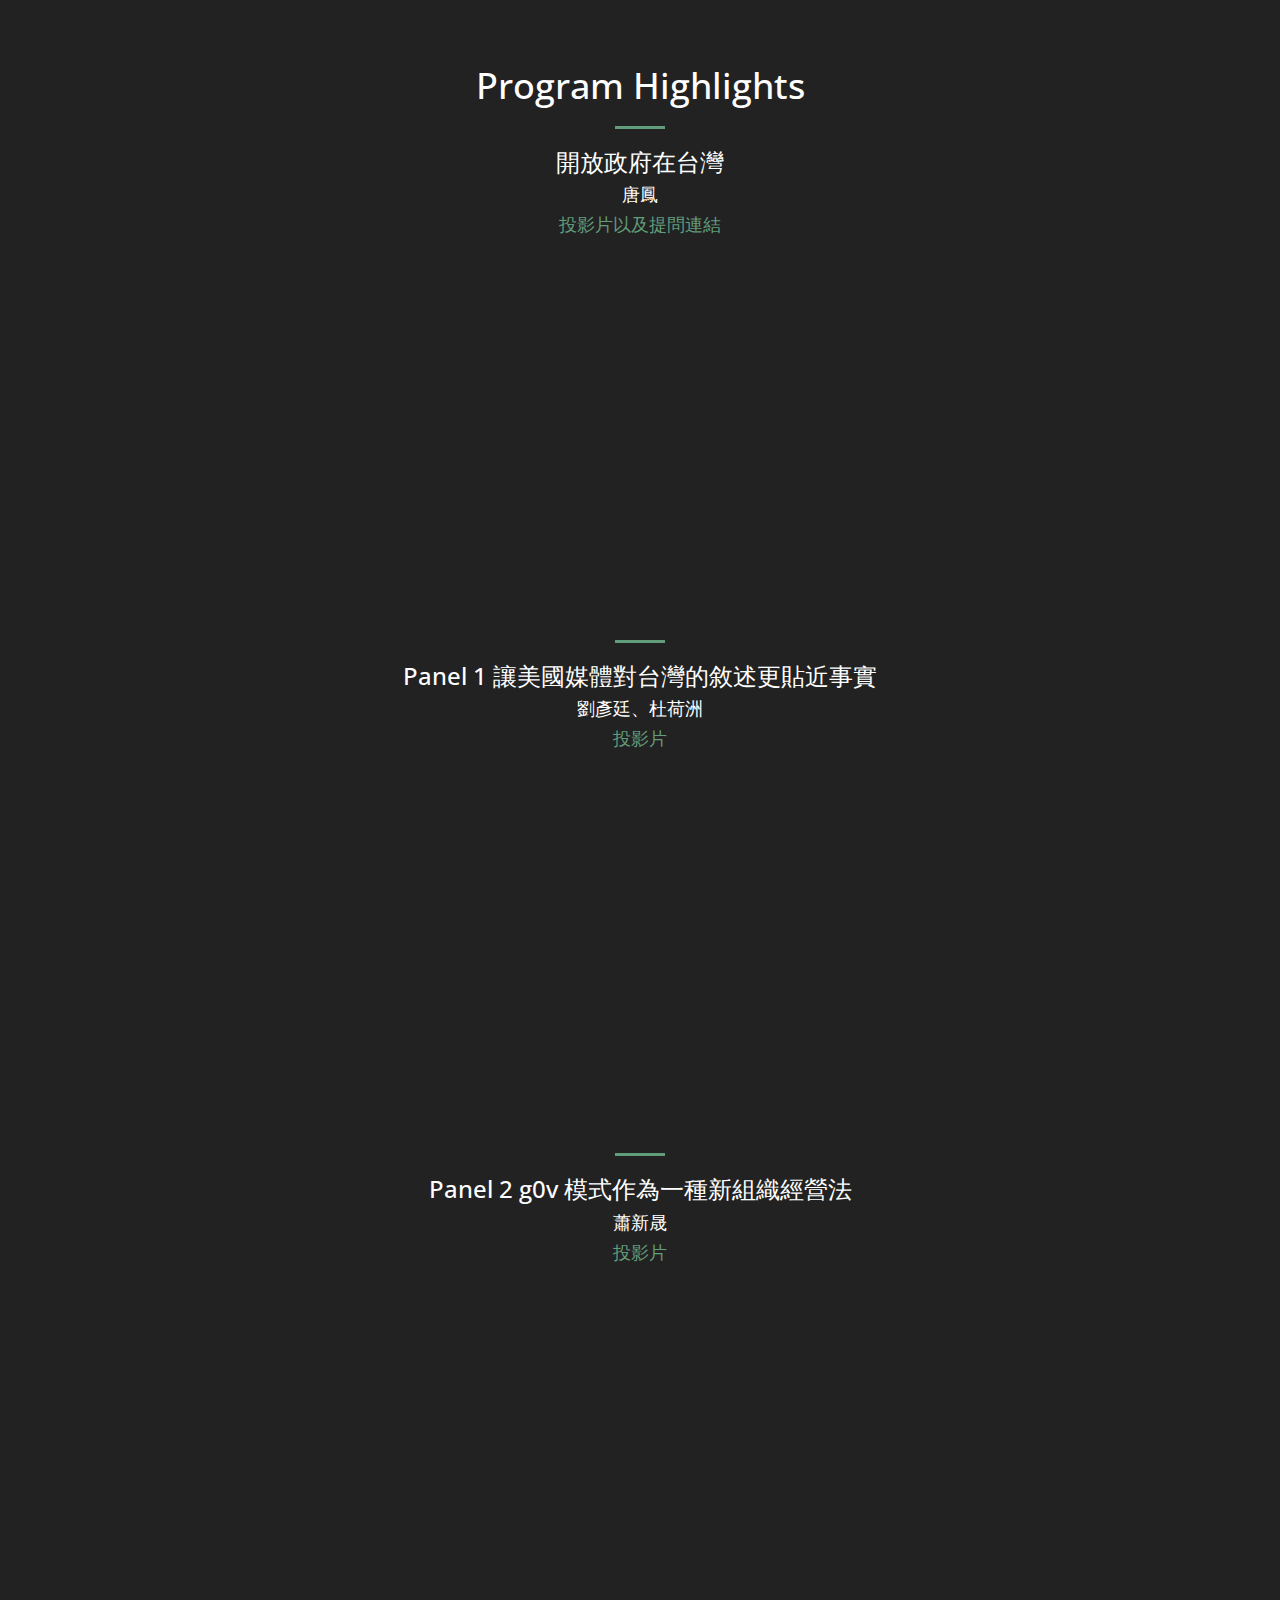
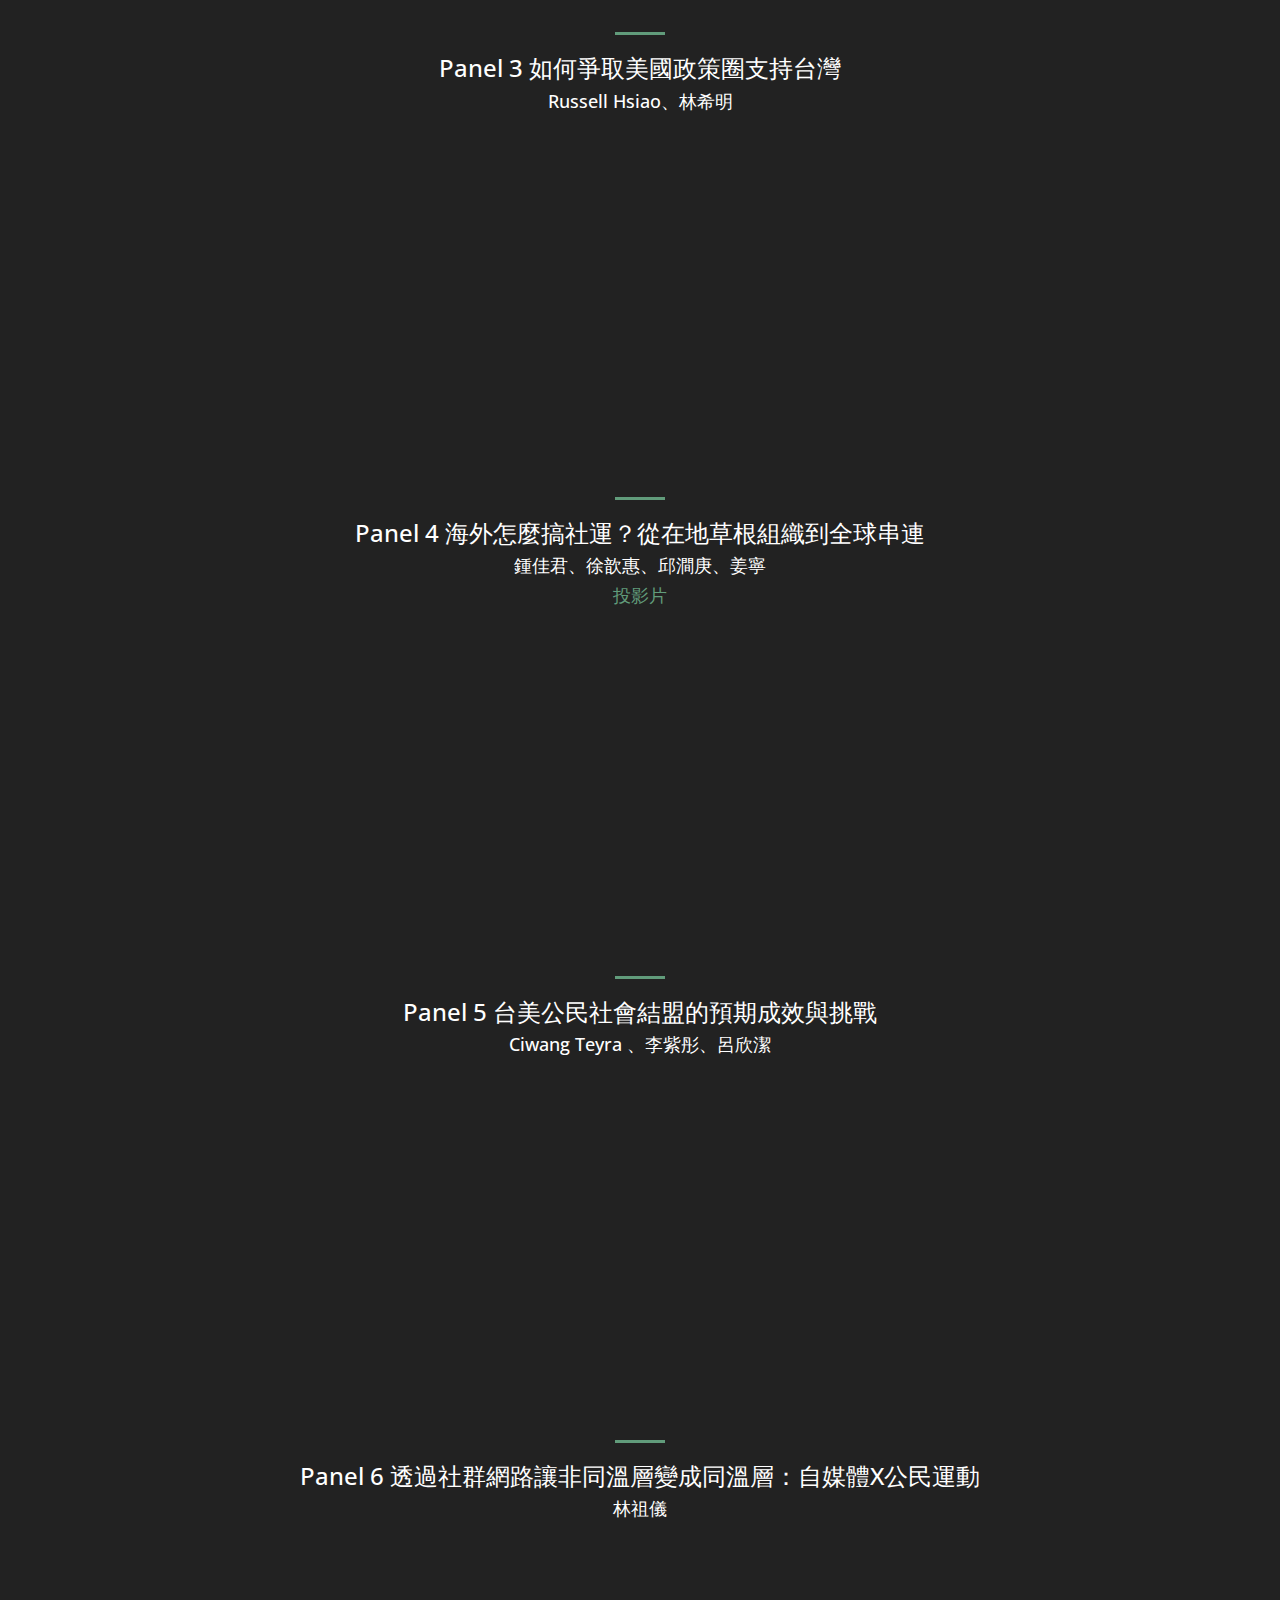
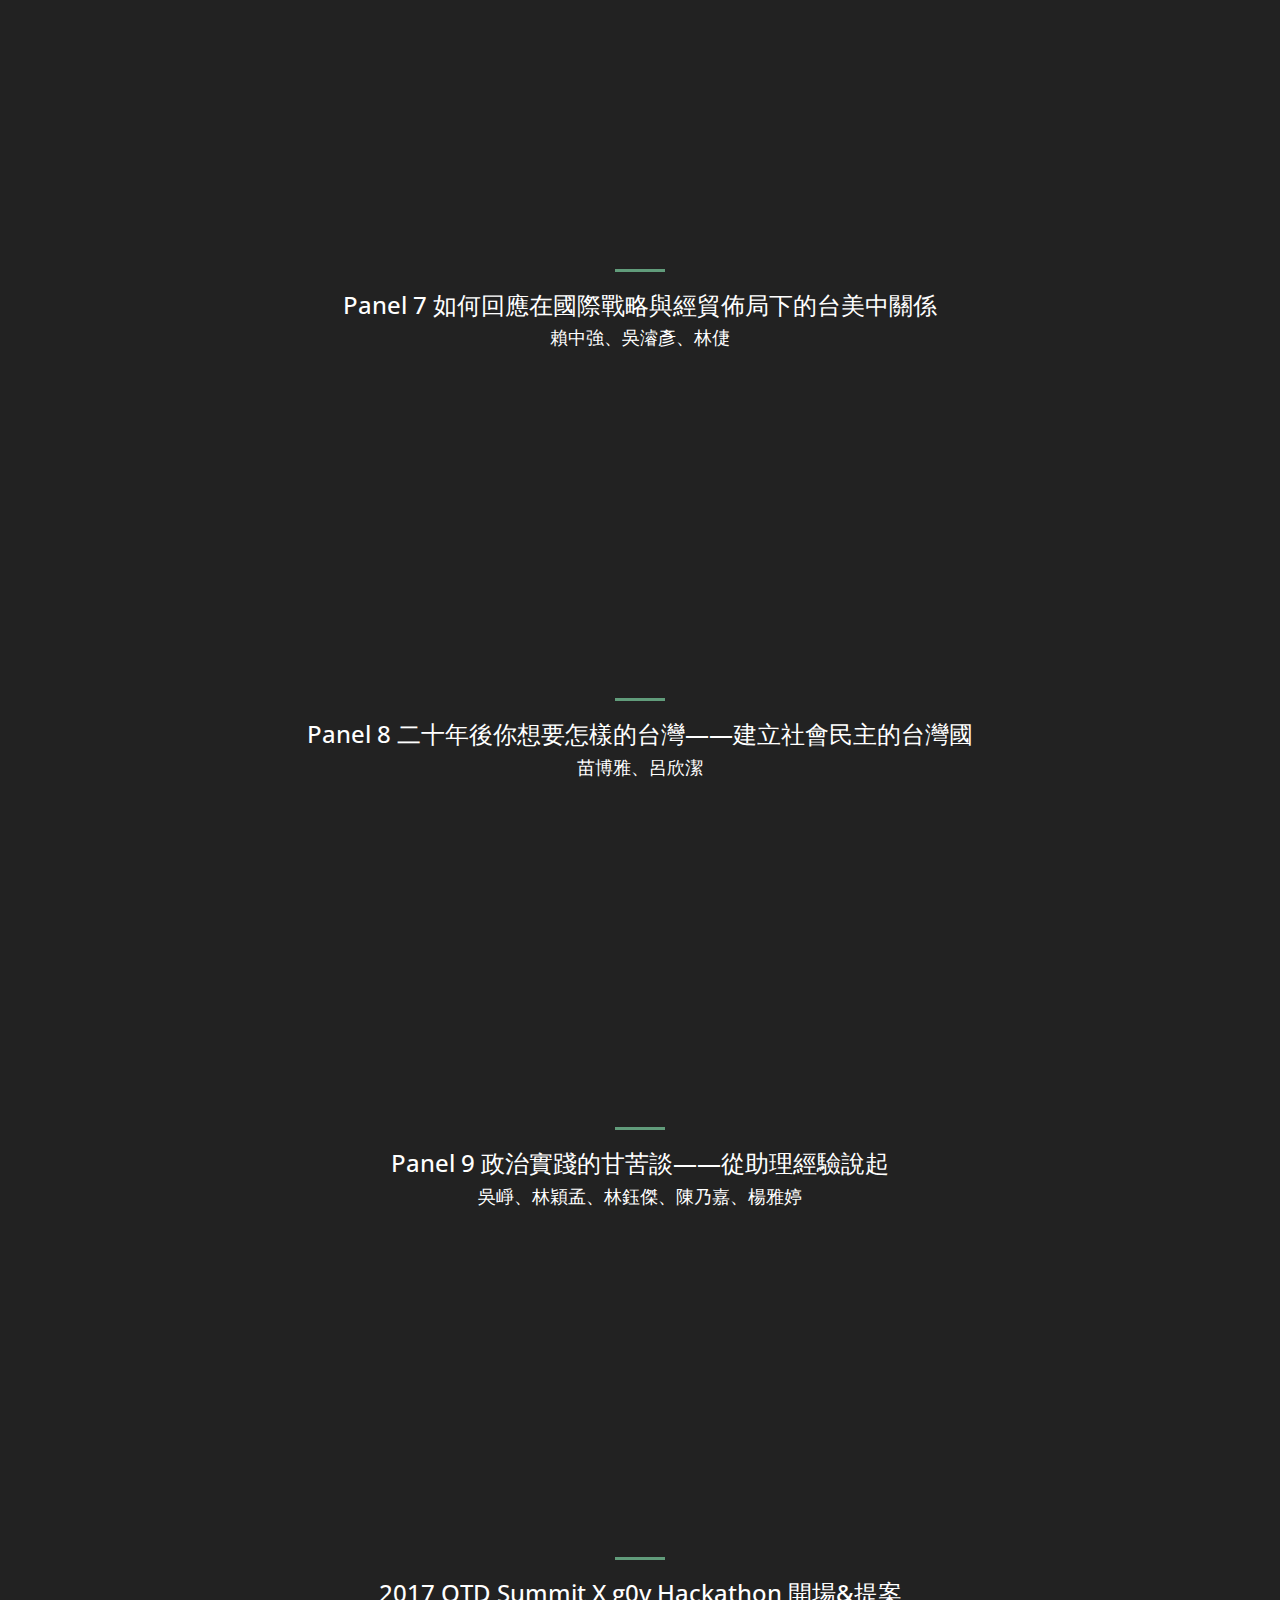
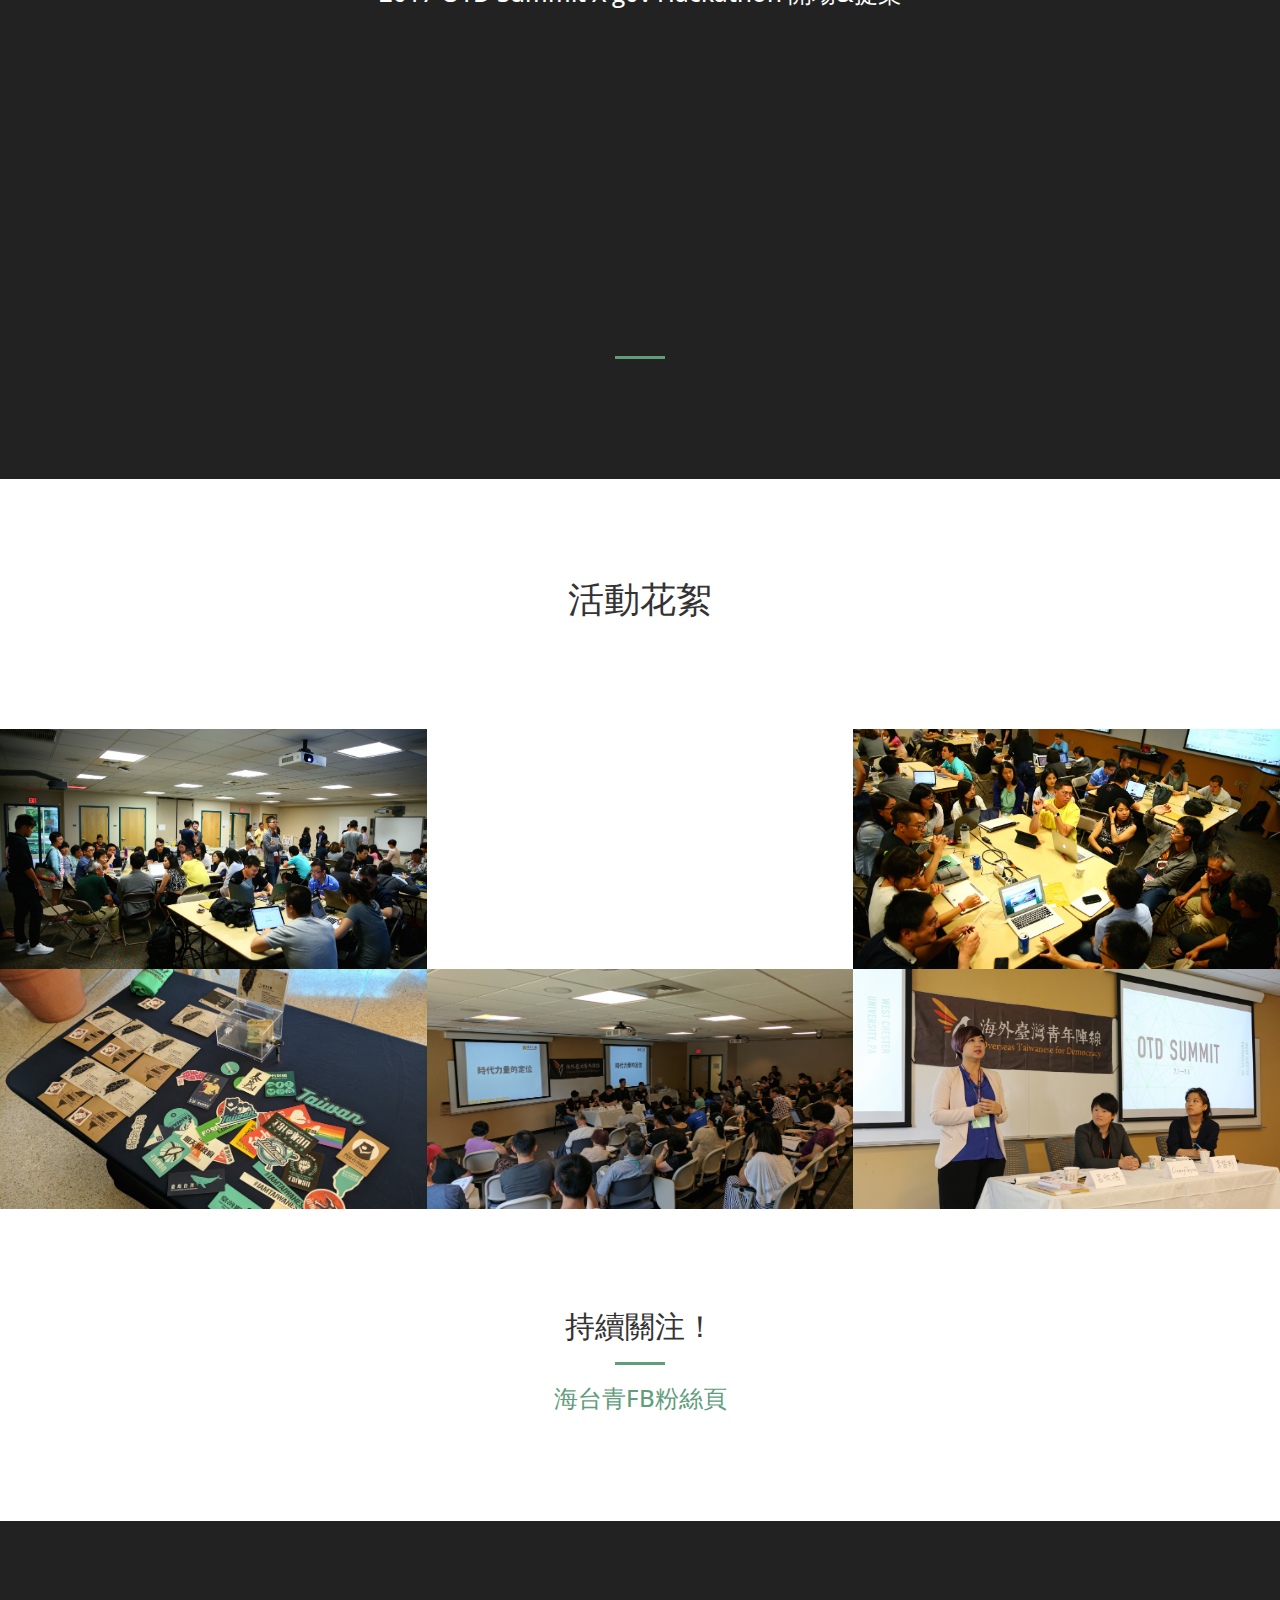
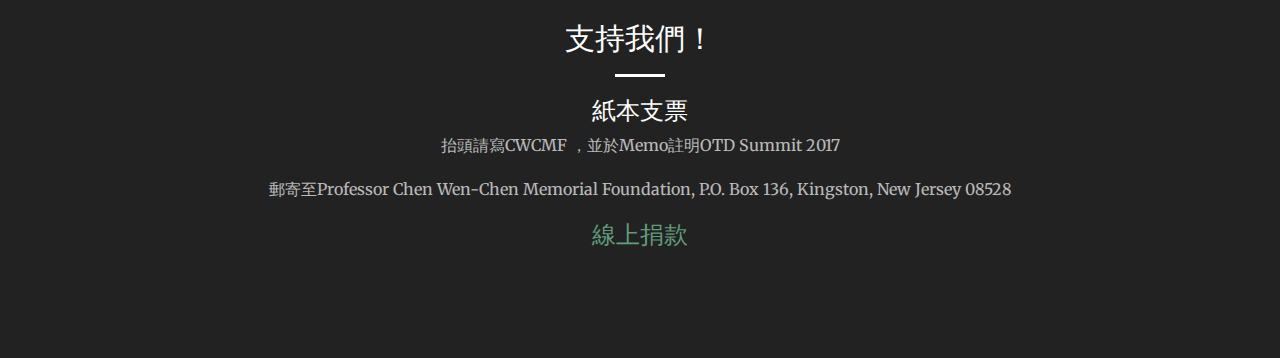
==== commit 61caccfd: "add attendee stats" ====
--- a/2017otdsummit/index.html
+++ b/2017otdsummit/index.html
@@ -63,6 +63,9 @@
                     </li>
                     <li>
                         <a class="page-scroll" href="#contact">持續關注</a>
+                    </li>
+                    <li>
+                        <a class="page-scroll" href="#donation">支持我們</a>
                     </li>
                 </ul>
             </div>
@@ -135,30 +138,34 @@
             <div class="row">
                 <div class="col-lg-3 col-md-6 text-center">
                     <div class="service-box">
-                        <i class="fa fa-4x fa-diamond text-primary sr-icons"></i>
-                        <h3>人數</h3>
-                        <p class="text-muted">好多好多人！</p>
+                        <!-- <i class="fa fa-4x fa-diamond text-primary sr-icons"></i> -->
+                        <img src="img/attendee/number_people.png" class="img-responsive" alt="">
+                        <!-- <h3>人數</h3>
+                        <p class="text-muted">好多好多人！</p>-->
                     </div>
                 </div>
                 <div class="col-lg-3 col-md-6 text-center">
                     <div class="service-box">
-                        <i class="fa fa-4x fa-paper-plane text-primary sr-icons"></i>
-                        <h3>從哪來</h3>
-                        <p class="text-muted">來自世界各地！</p>
+                        <!-- <i class="fa fa-4x fa-paper-plane text-primary sr-icons"></i>-->
+                        <img src="img/attendee/state.png" class="img-responsive" alt="">
+                        <!-- <h3>從哪來</h3>
+                        <p class="text-muted">來自世界各地！</p>-->
                     </div>
                 </div>
                 <div class="col-lg-3 col-md-6 text-center">
                     <div class="service-box">
-                        <i class="fa fa-4x fa-newspaper-o text-primary sr-icons"></i>
-                        <h3>技能分佈</h3>
-                        <p class="text-muted">大家什麼都會！</p>
+                        <!-- <i class="fa fa-4x fa-newspaper-o text-primary sr-icons"></i>-->
+                        <img src="img/attendee/skill.png" class="img-responsive" alt="">
+                        <!-- <h3>技能分佈</h3>
+                        <p class="text-muted">大家什麼都會！</p>-->
                     </div>
                 </div>
                 <div class="col-lg-3 col-md-6 text-center">
                     <div class="service-box">
-                        <i class="fa fa-4x fa-heart text-primary sr-icons"></i>
-                        <h3>性別比</h3>
-                        <p class="text-muted">你覺得你是什麼性別都好！</p>
+                        <!-- <i class="fa fa-4x fa-heart text-primary sr-icons"></i>-->
+                        <img src="img/attendee/sex.png" class="img-responsive" alt="">
+                        <!-- <h3>性別比</h3>
+                        <p class="text-muted">你覺得你是什麼性別都好！</p>-->
                     </div>
                 </div>
             </div>
@@ -181,6 +188,7 @@
 
                     <h3 class="section-heading">Panel 1 讓美國媒體對台灣的敘述更貼近事實</h3>
                     <h4 class="section-heading">劉彥廷、杜荷洲</h4>
+                    <h4 class="section-heading"><a href="2017otdsummit/img/0602_ED-OTD-Presentation.pdf" target="_blank">投影片</a></h4><br/>
                     <iframe src="https://www.facebook.com/plugins/video.php?href=https%3A%2F%2Fwww.facebook.com%2Foverseastaiwanesefordemocracy%2Fvideos%2F1688673914511237%2F&show_text=0&width=560" width="560" height="350" style="border:none;overflow:hidden" scrolling="no" frameborder="0" allowTransparency="true" allowFullScreen="true"></iframe>
                     <hr class="primary">
 
@@ -340,6 +348,21 @@
         </div>
     </section>
 
+    <section class="bg-dark" id="donation">
+        <div class="container">
+            <div class="row">
+                <div class="col-lg-8 col-lg-offset-2 text-center">
+                    <h2 class="section-heading">支持我們！</h2>
+                    <hr class="light">
+                    <h3 class="section-heading">紙本支票</h3>
+                    <p class="text-faded">抬頭請寫CWCMF ，並於Memo註明OTD Summit 2017</p>
+                    <p class="text-faded">郵寄至Professor Chen Wen-Chen Memorial Foundation, P.O. Box 136, Kingston, New Jersey 08528</p>
+                    <h3 class="section-heading"><a href="https://www.paypal.com/donate/?token=QBRmi0ePmdPElt8ah-FOWd4WXbzaJ2q76A6bBAv5u4SEhYb_g1A1ZwEcLmHnZGYD6YE7w0&country.x=US&locale.x=US" target="_blank">線上捐款</a></h3>
+                </div>
+            </div>
+        </div>
+    </section>
+
     <!-- jQuery -->
     <script src="vendor/jquery/jquery.min.js"></script>
 
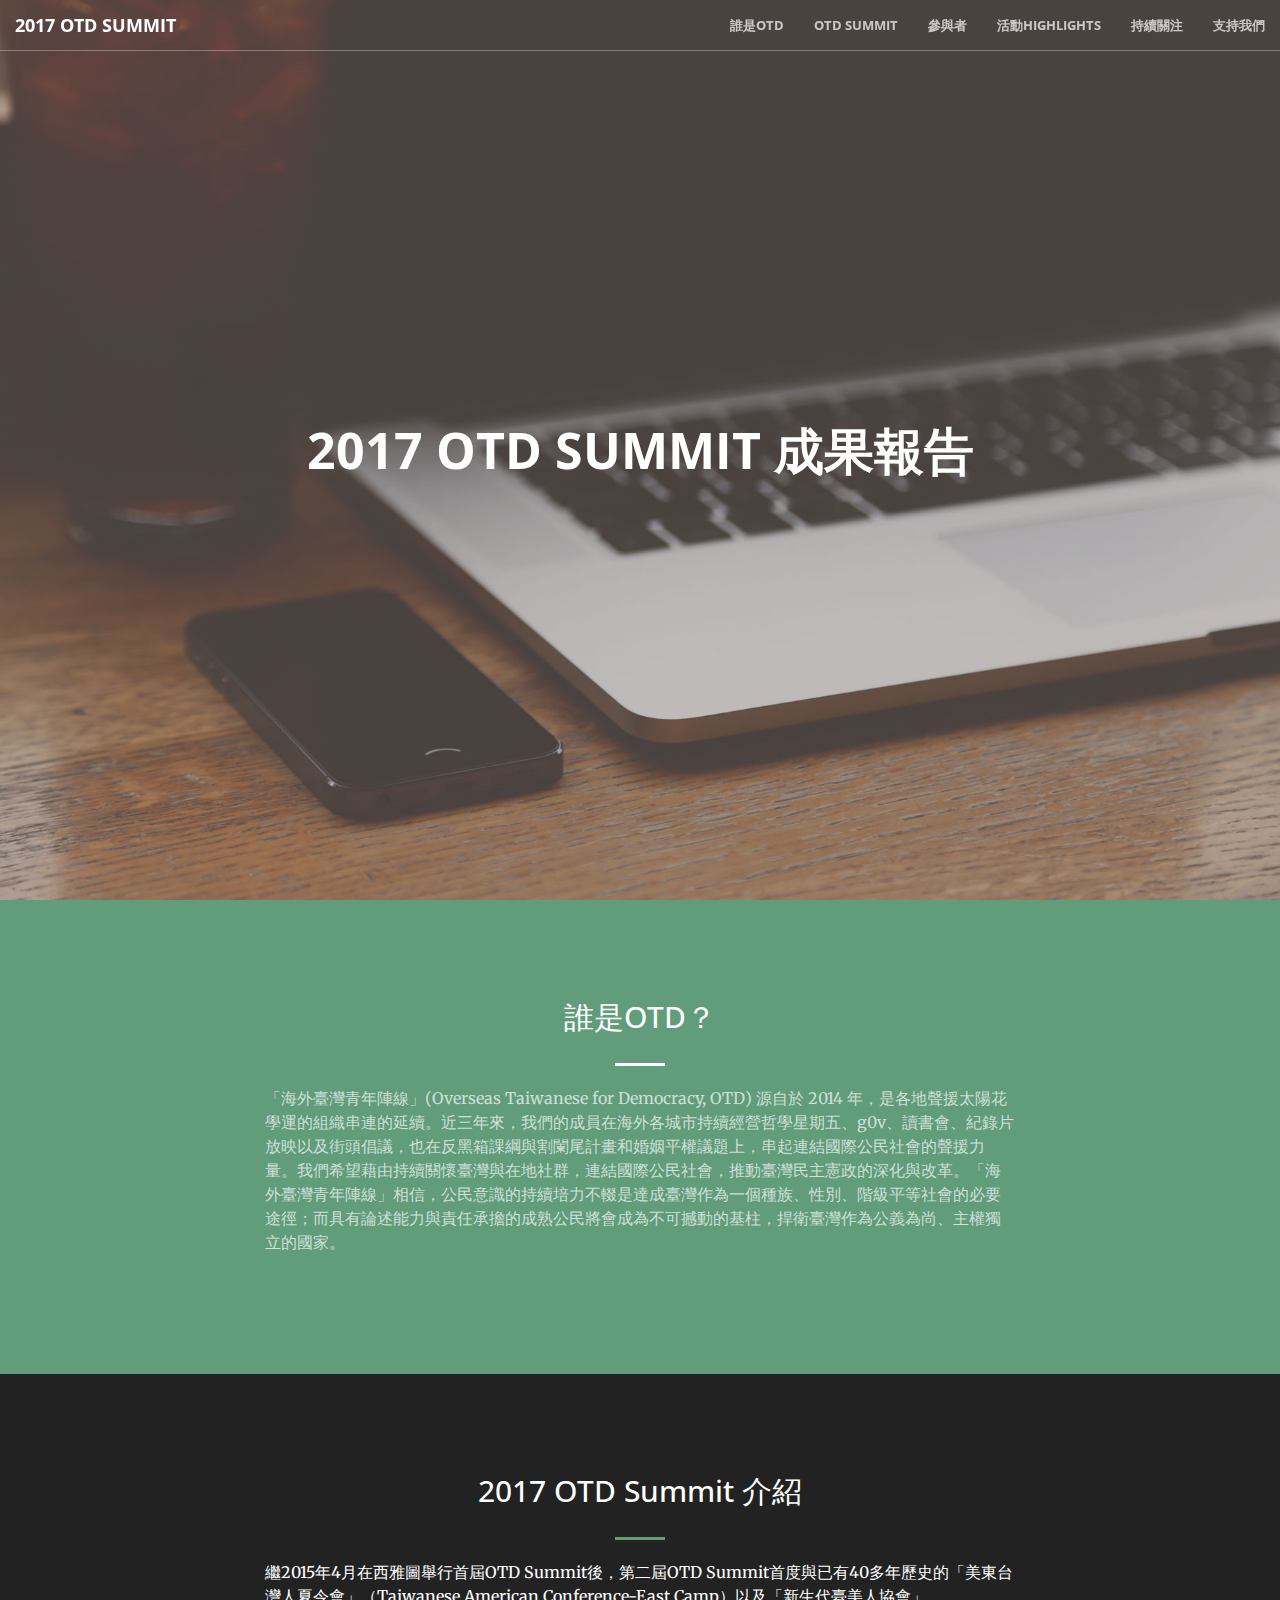
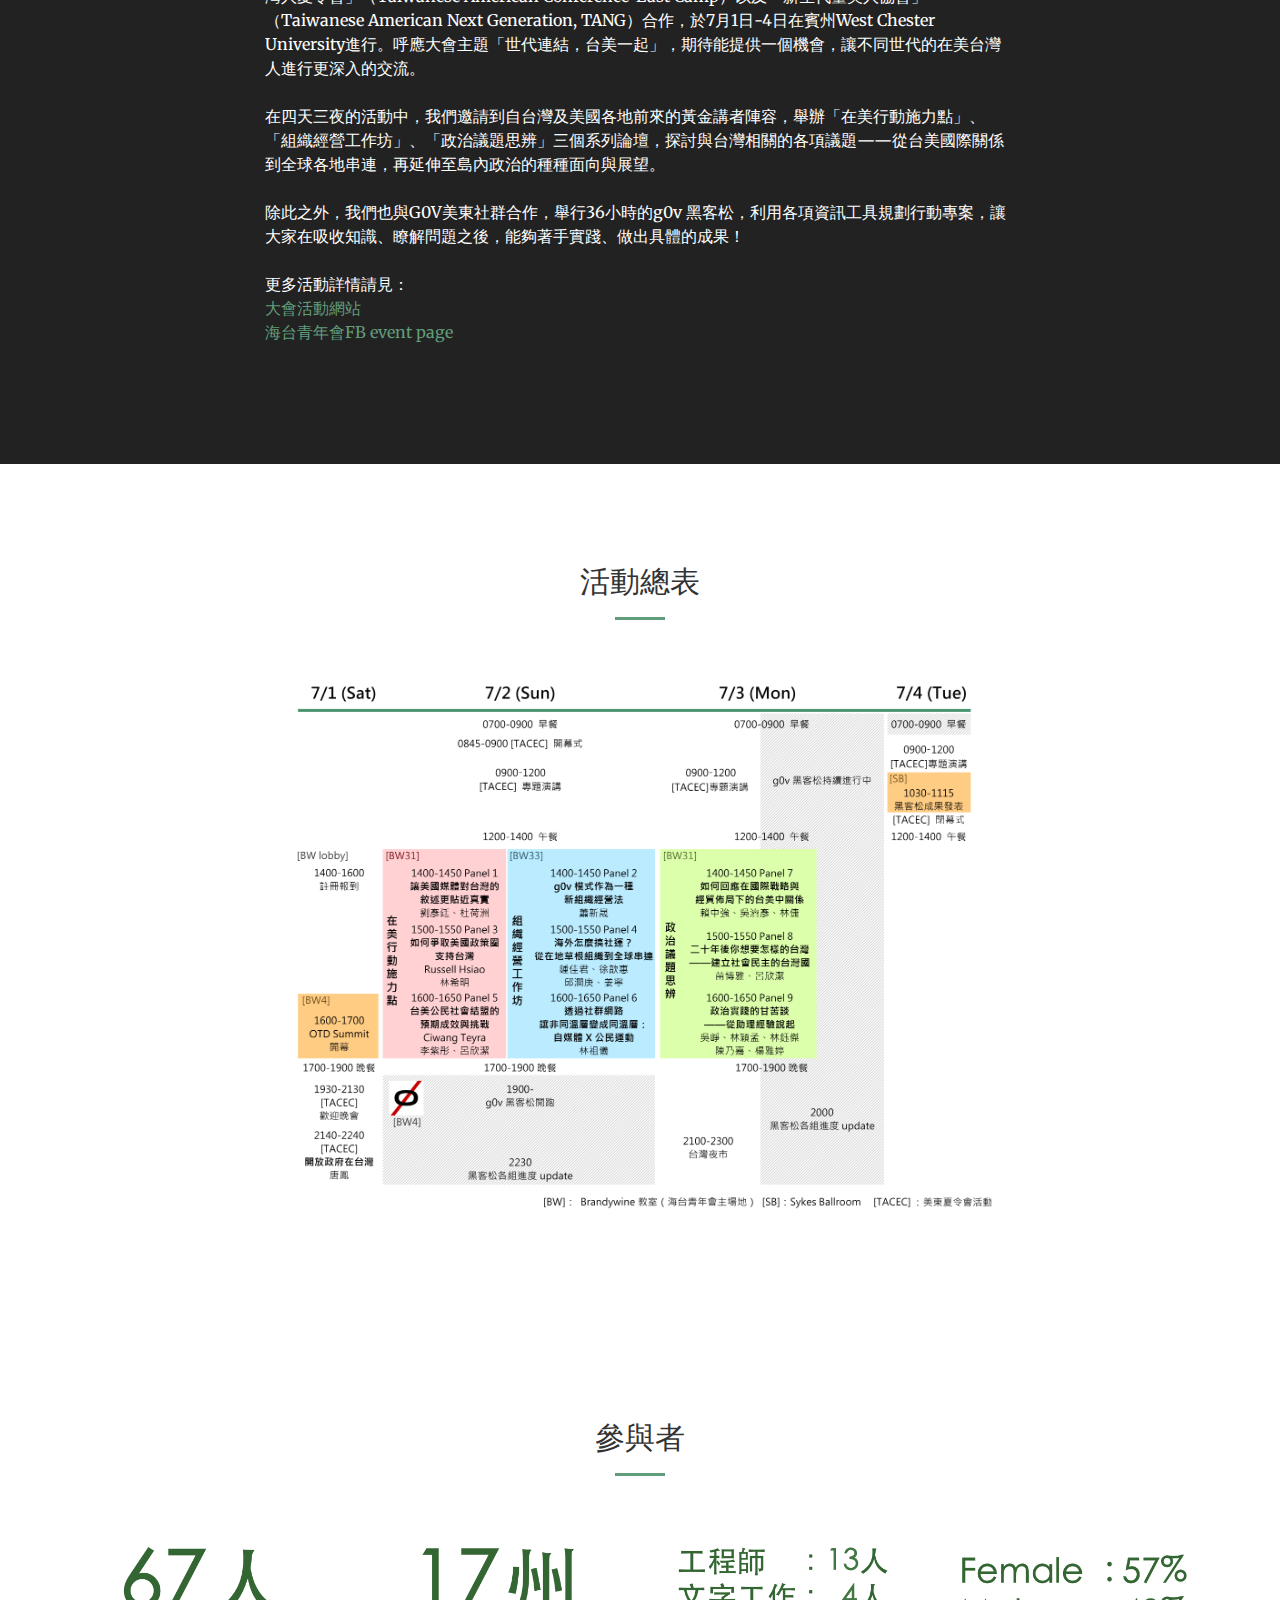
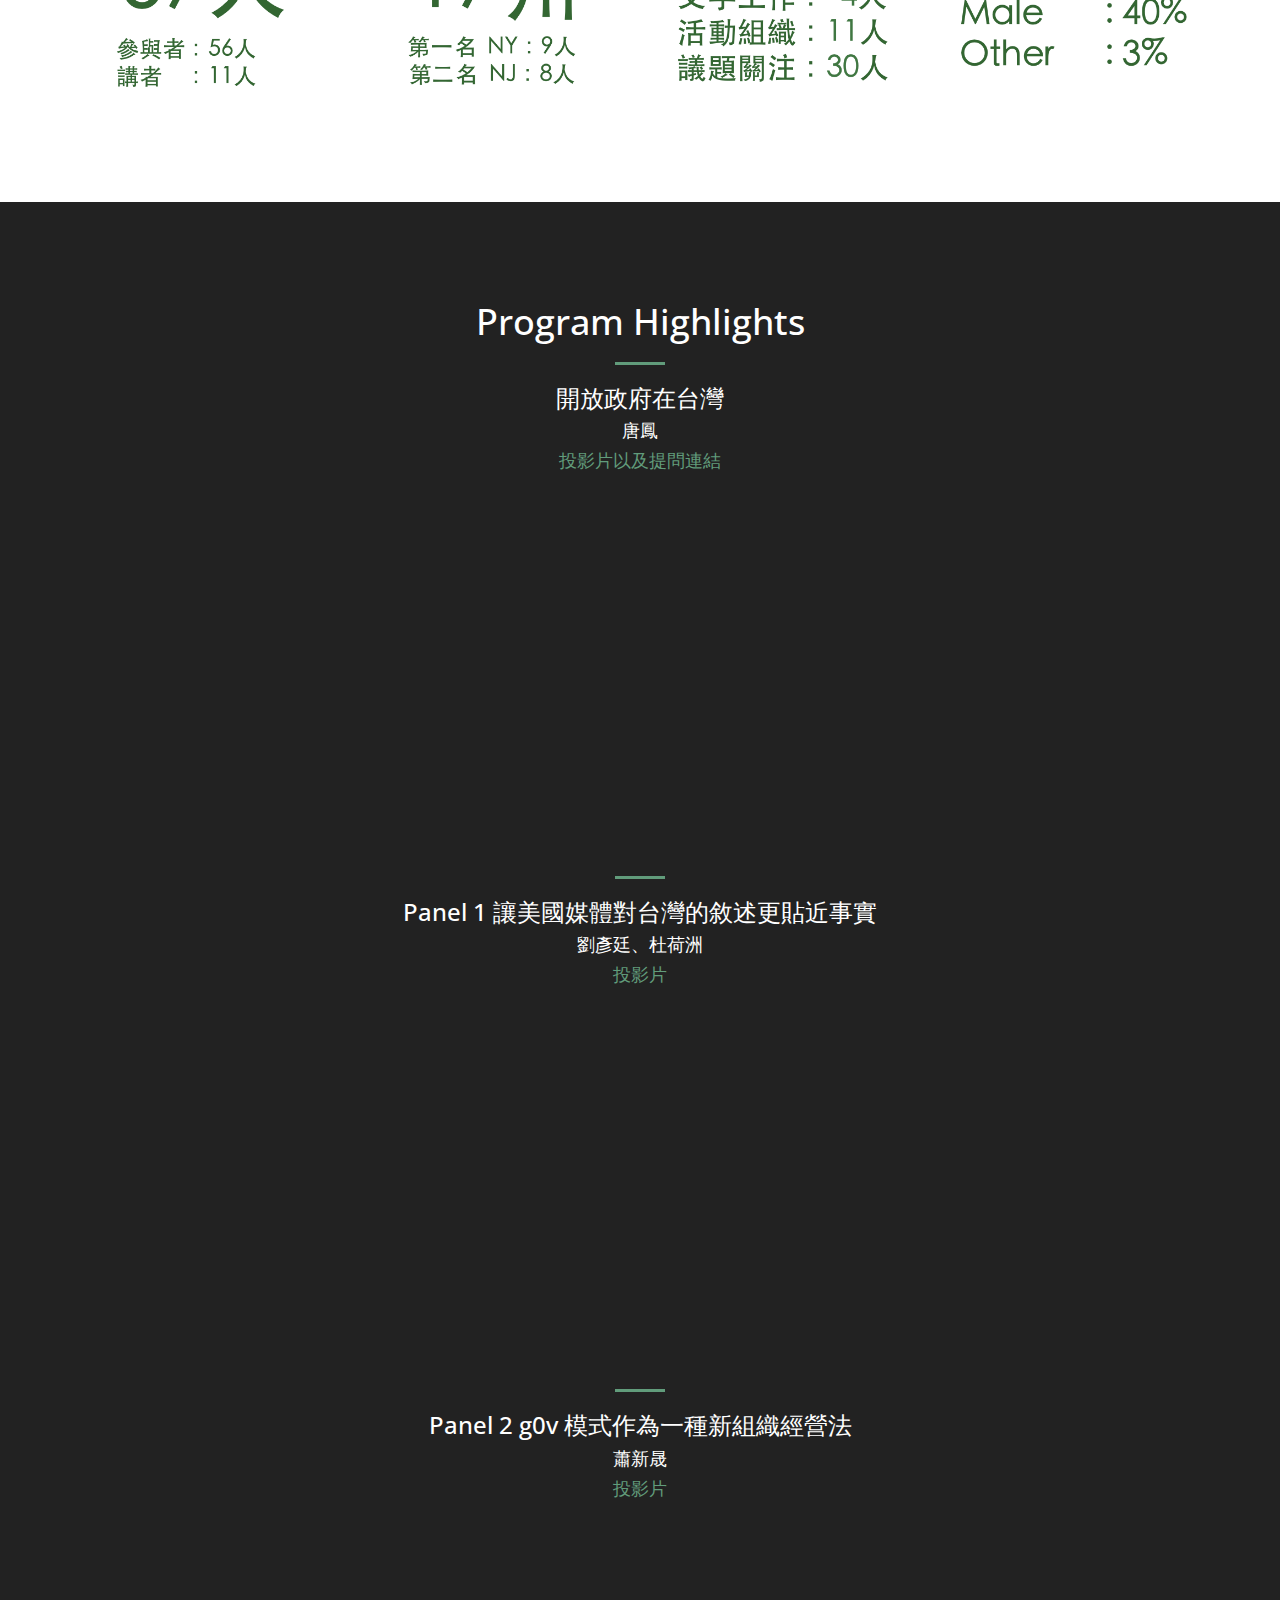
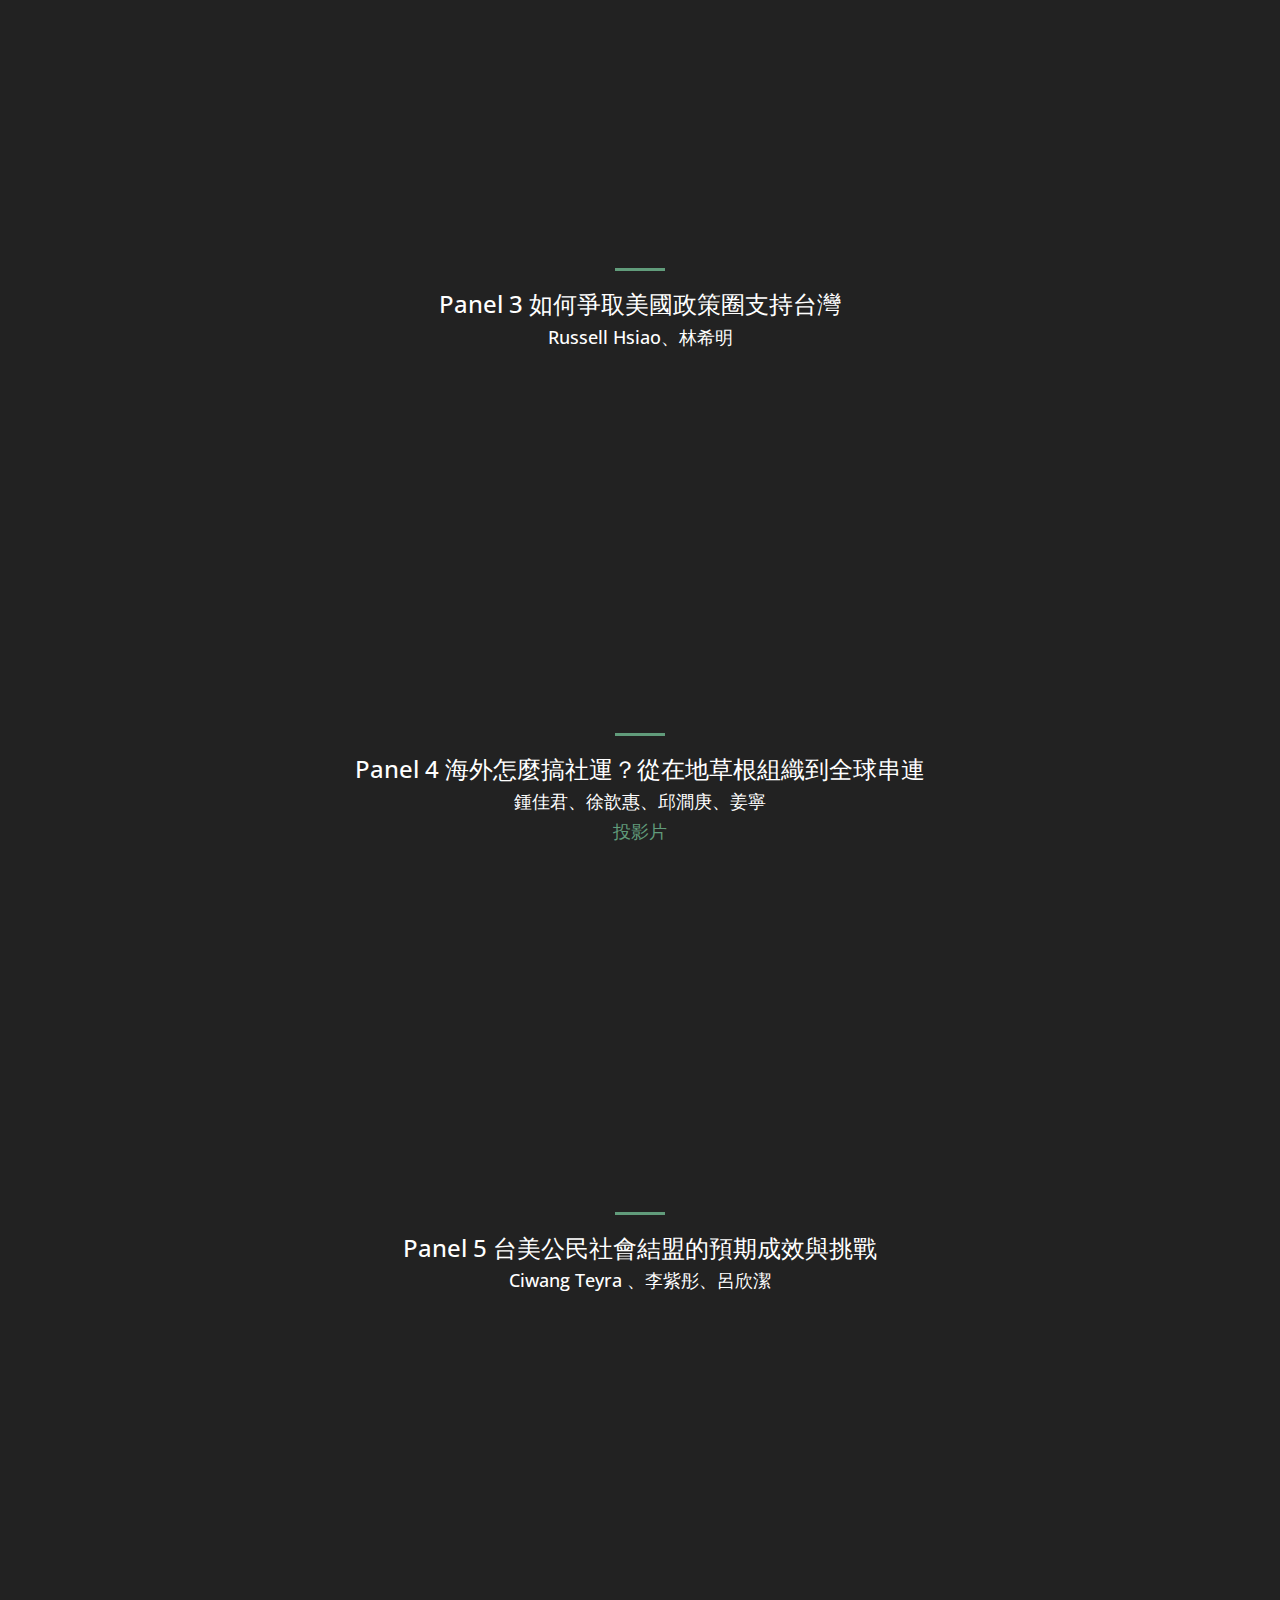
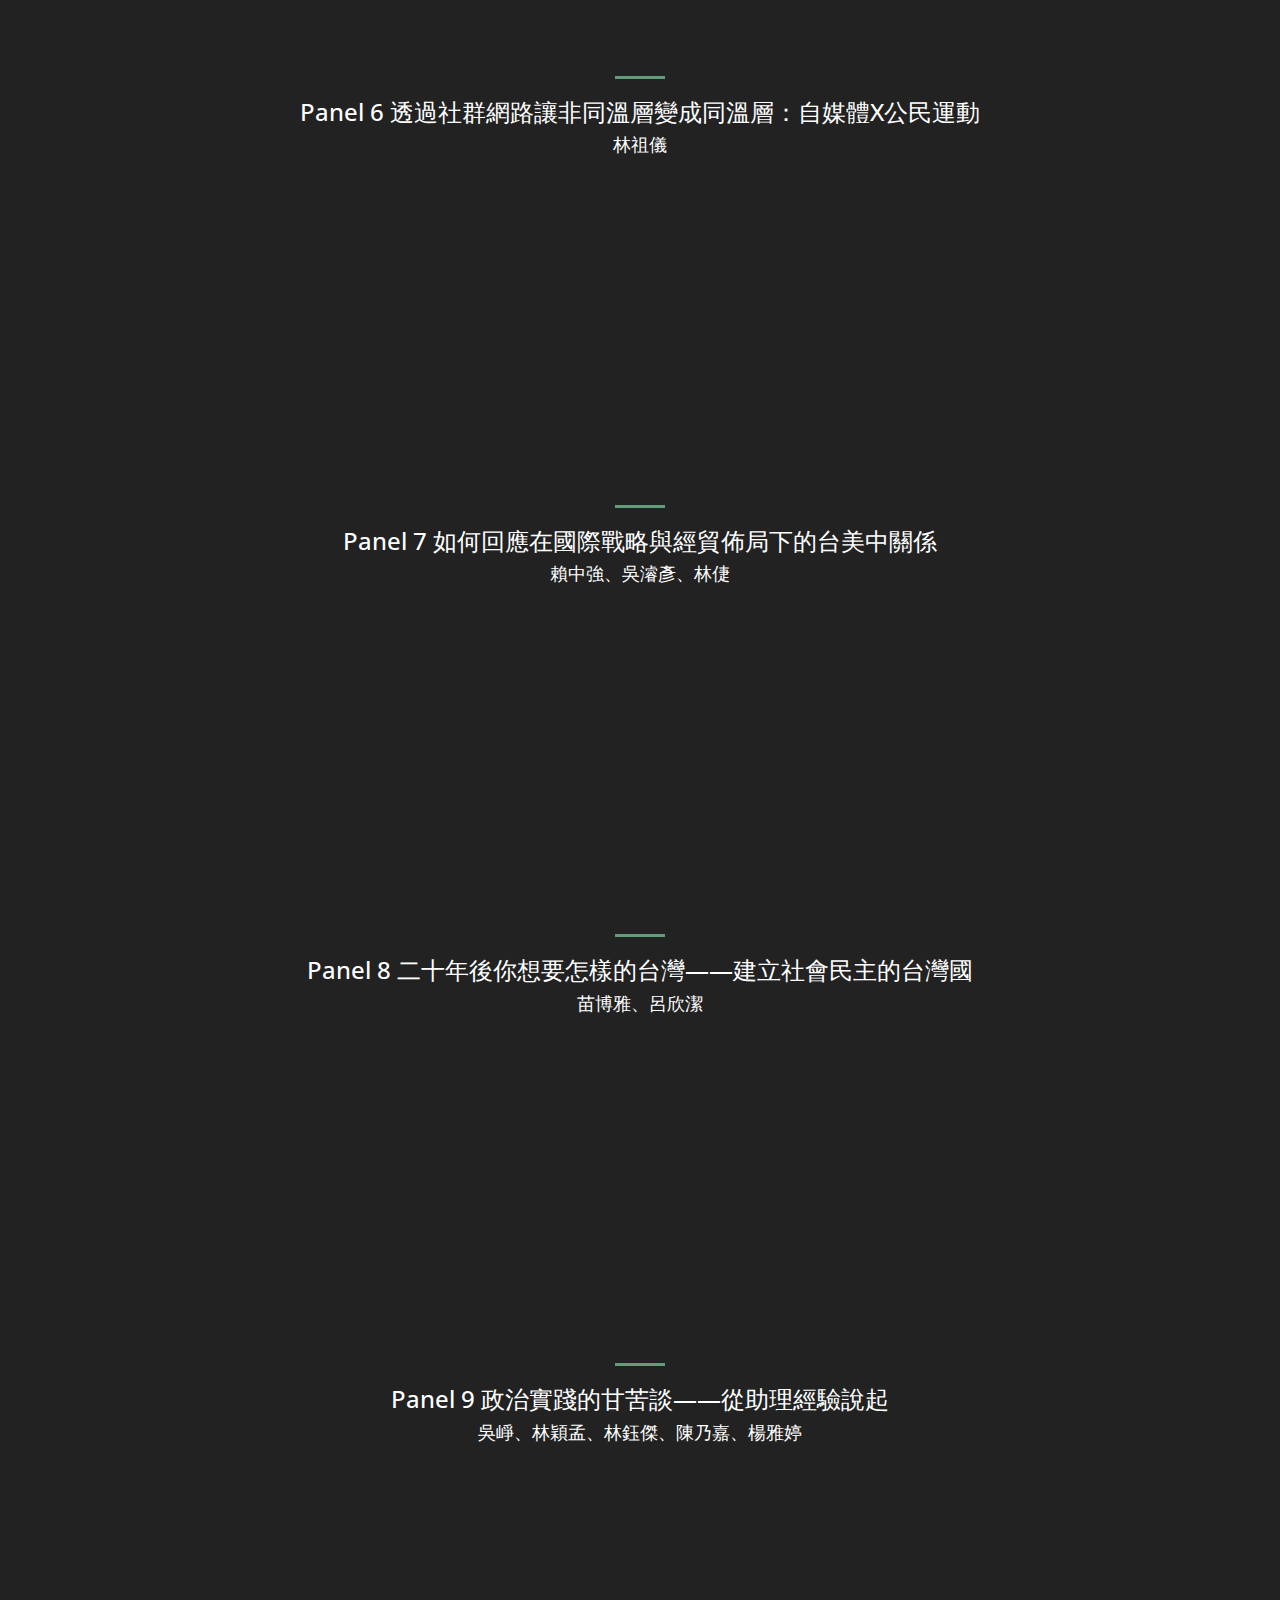
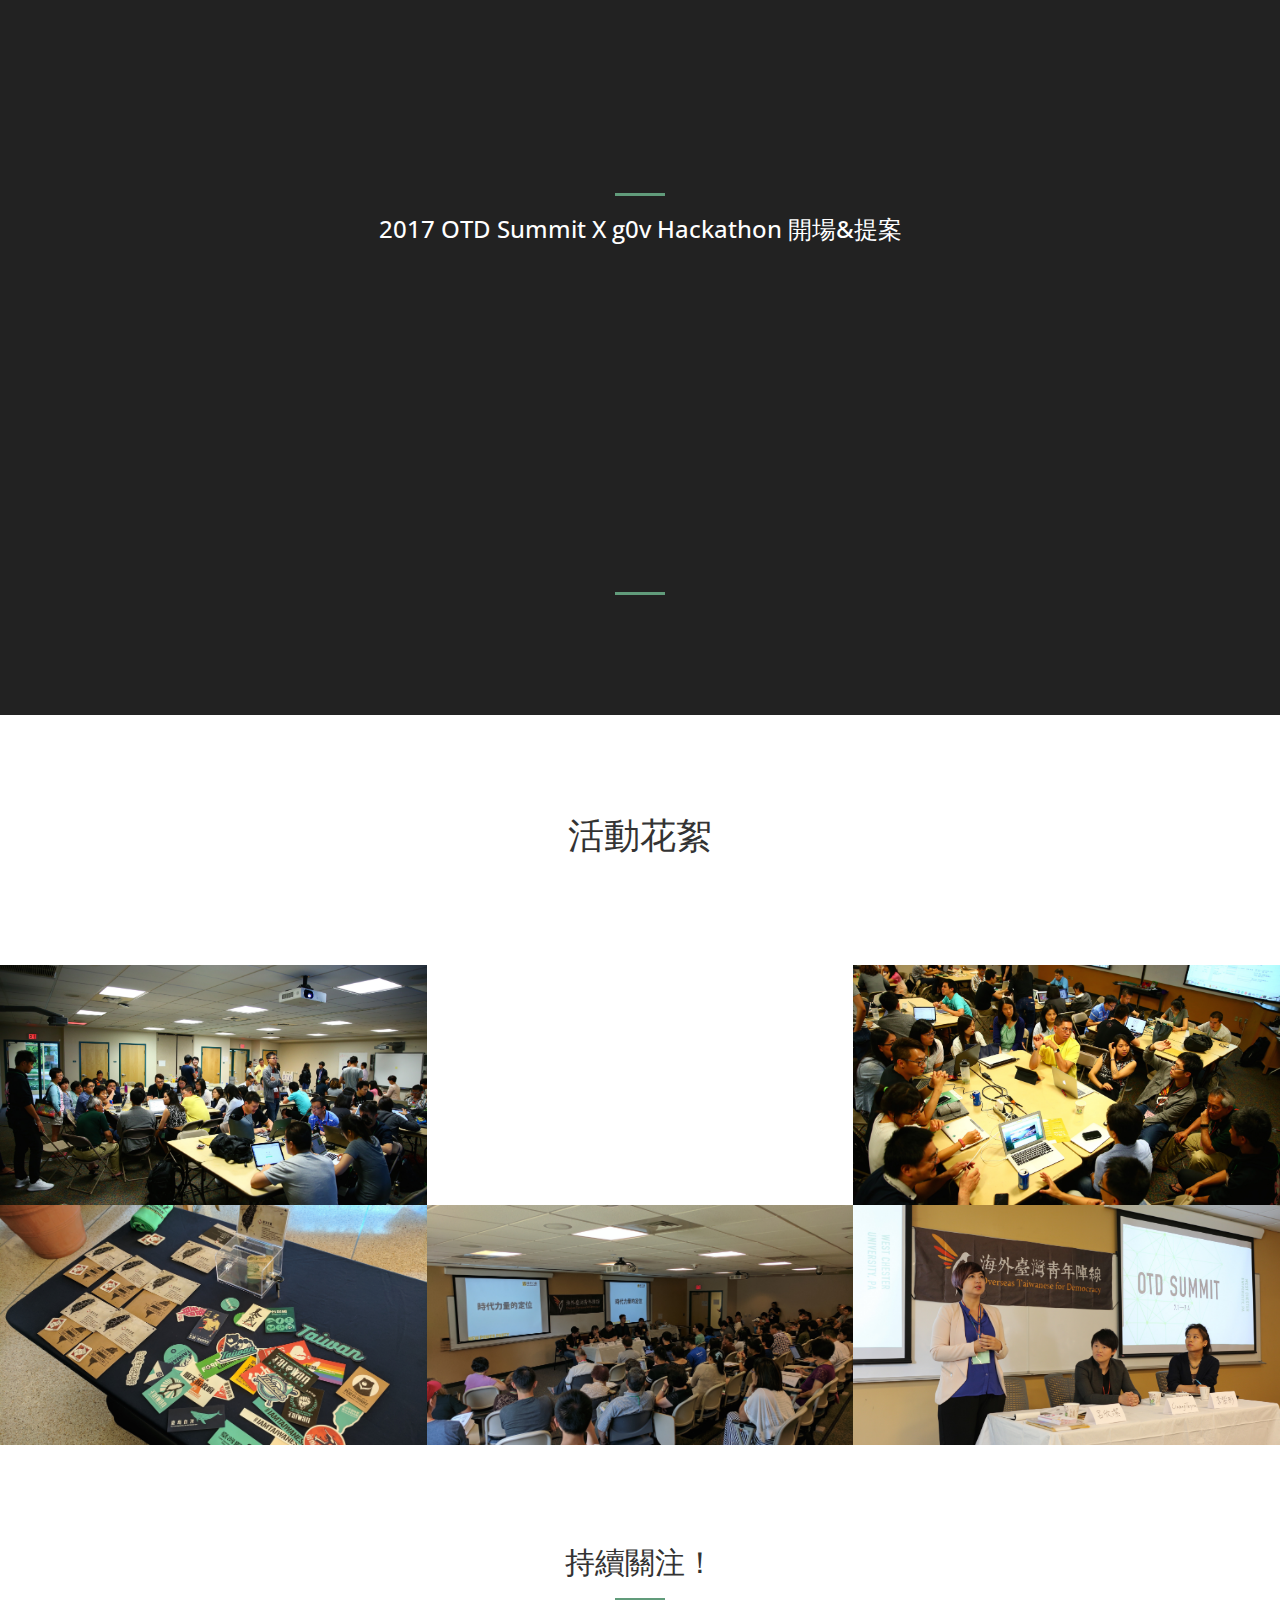
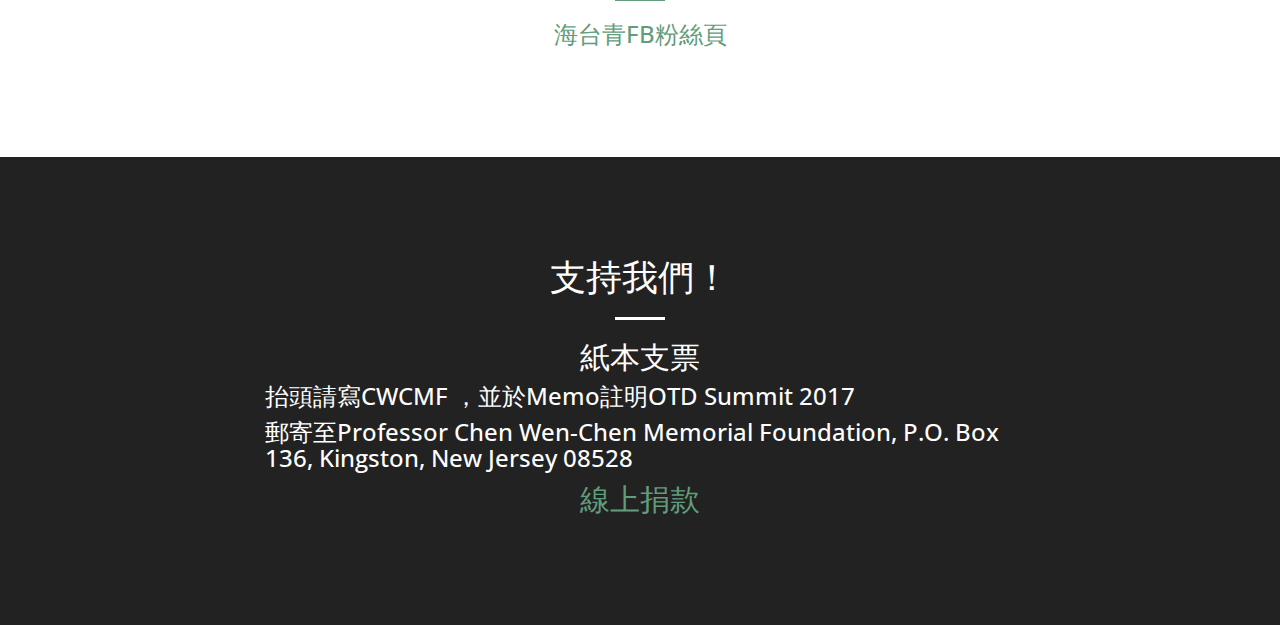
==== commit ce2bf9d7: "update" ====
--- a/2017otdsummit/index.html
+++ b/2017otdsummit/index.html
@@ -92,6 +92,8 @@
             <div class="row">
                 <div class="col-lg-8 col-lg-offset-2 text-center">
                     <h2 class="section-heading">誰是OTD？</h2>
+                </div>
+                <div class="col-lg-8 col-lg-offset-2 text-left">
                     <hr class="light">
                     <p class="text-faded">「海外臺灣青年陣線」(Overseas Taiwanese for Democracy, OTD) 源自於 2014 年，是各地聲援太陽花學運的組織串連的延續。近三年來，我們的成員在海外各城市持續經營哲學星期五、g0v、讀書會、紀錄片放映以及街頭倡議，也在反黑箱課綱與割闌尾計畫和婚姻平權議題上，串起連結國際公民社會的聲援力量。我們希望藉由持續關懷臺灣與在地社群，連結國際公民社會，推動臺灣民主憲政的深化與改革。「海外臺灣青年陣線」相信，公民意識的持續培力不輟是達成臺灣作為一個種族、性別、階級平等社會的必要途徑；而具有論述能力與責任承擔的成熟公民將會成為不可撼動的基柱，捍衛臺灣作為公義為尚、主權獨立的國家。</p>
                 </div>
@@ -104,8 +106,26 @@
             <div class="row">
                 <div class="col-lg-8 col-lg-offset-2 text-center">
                     <h2 class="section-heading">2017 OTD Summit 介紹</h2>
-                    <hr class="primary">
-                    <p class="text">「海外臺灣青年陣線」(Overseas Taiwanese for Democracy, OTD) 源自於 2014 年，是各地聲援太陽花學運的組織串連的延續。近三年來，我們的成員在海外各城市持續經營哲學星期五、g0v、讀書會、紀錄片放映以及街頭倡議，也在反黑箱課綱與割闌尾計畫和婚姻平權議題上，串起連結國際公民社會的聲援力量。我們希望藉由持續關懷臺灣與在地社群，連結國際公民社會，推動臺灣民主憲政的深化與改革。「海外臺灣青年陣線」相信，公民意識的持續培力不輟是達成臺灣作為一個種族、性別、階級平等社會的必要途徑；而具有論述能力與責任承擔的成熟公民將會成為不可撼動的基柱，捍衛臺灣作為公義為尚、主權獨立的國家。</p>
+                </div>
+                <div class="col-lg-8 col-lg-offset-2 text-left">
+                    
+                    <hr class="primary">
+                    <p class="text">繼2015年4月在西雅圖舉行首屆OTD Summit後，第二屆OTD Summit首度與已有40多年歷史的「美東台灣人夏令會」（Taiwanese American Conference-East Camp）以及「新生代臺美人協會」（Taiwanese American Next Generation, TANG）合作，於7月1日-4日在賓州West Chester University進行。呼應大會主題「世代連結，台美一起」，期待能提供一個機會，讓不同世代的在美台灣人進行更深入的交流。
+                    <br/>
+                    <br/>
+                    在四天三夜的活動中，我們邀請到自台灣及美國各地前來的黃金講者陣容，舉辦「在美行動施力點」、「組織經營工作坊」、「政治議題思辨」三個系列論壇，探討與台灣相關的各項議題——從台美國際關係到全球各地串連，再延伸至島內政治的種種面向與展望。
+                    <br/>
+                    <br/>
+                    除此之外，我們也與G0V美東社群合作，舉行36小時的g0v 黑客松，利用各項資訊工具規劃行動專案，讓大家在吸收知識、瞭解問題之後，能夠著手實踐、做出具體的成果！
+                    <br/>
+                    <br/>
+                    更多活動詳情請見：
+                    <br/>
+                    <a href="http://tacec.org/2017/#/zh/otd" target="_blank">大會活動網站</a>
+                    <br/>
+                    <a href="https://www.facebook.com/events/1407182829328715/" target="_blank">海台青年會FB event page</a>
+                    
+                    </p>
                 </div>
             </div>
         </div>
@@ -352,12 +372,16 @@
         <div class="container">
             <div class="row">
                 <div class="col-lg-8 col-lg-offset-2 text-center">
-                    <h2 class="section-heading">支持我們！</h2>
+                    <h1 class="section-heading">支持我們！</h1>
                     <hr class="light">
-                    <h3 class="section-heading">紙本支票</h3>
-                    <p class="text-faded">抬頭請寫CWCMF ，並於Memo註明OTD Summit 2017</p>
-                    <p class="text-faded">郵寄至Professor Chen Wen-Chen Memorial Foundation, P.O. Box 136, Kingston, New Jersey 08528</p>
-                    <h3 class="section-heading"><a href="https://www.paypal.com/donate/?token=QBRmi0ePmdPElt8ah-FOWd4WXbzaJ2q76A6bBAv5u4SEhYb_g1A1ZwEcLmHnZGYD6YE7w0&country.x=US&locale.x=US" target="_blank">線上捐款</a></h3>
+                    <h2 class="section-heading">紙本支票</h2>
+                </div>
+                <div class="col-lg-8 col-lg-offset-2 text-left">
+                    
+                    <h3 class="section-heading">抬頭請寫CWCMF ，並於Memo註明OTD Summit 2017</h3>
+                    <h3 class="section-heading">郵寄至Professor Chen Wen-Chen Memorial Foundation, P.O. Box 136, Kingston, New Jersey 08528</h3>
+                <div class="col-lg-8 col-lg-offset-2 text-center">
+                    <h2 class="section-heading"><a href="https://www.paypal.com/donate/?token=QBRmi0ePmdPElt8ah-FOWd4WXbzaJ2q76A6bBAv5u4SEhYb_g1A1ZwEcLmHnZGYD6YE7w0&country.x=US&locale.x=US" target="_blank">線上捐款</a></h2>
                 </div>
             </div>
         </div>
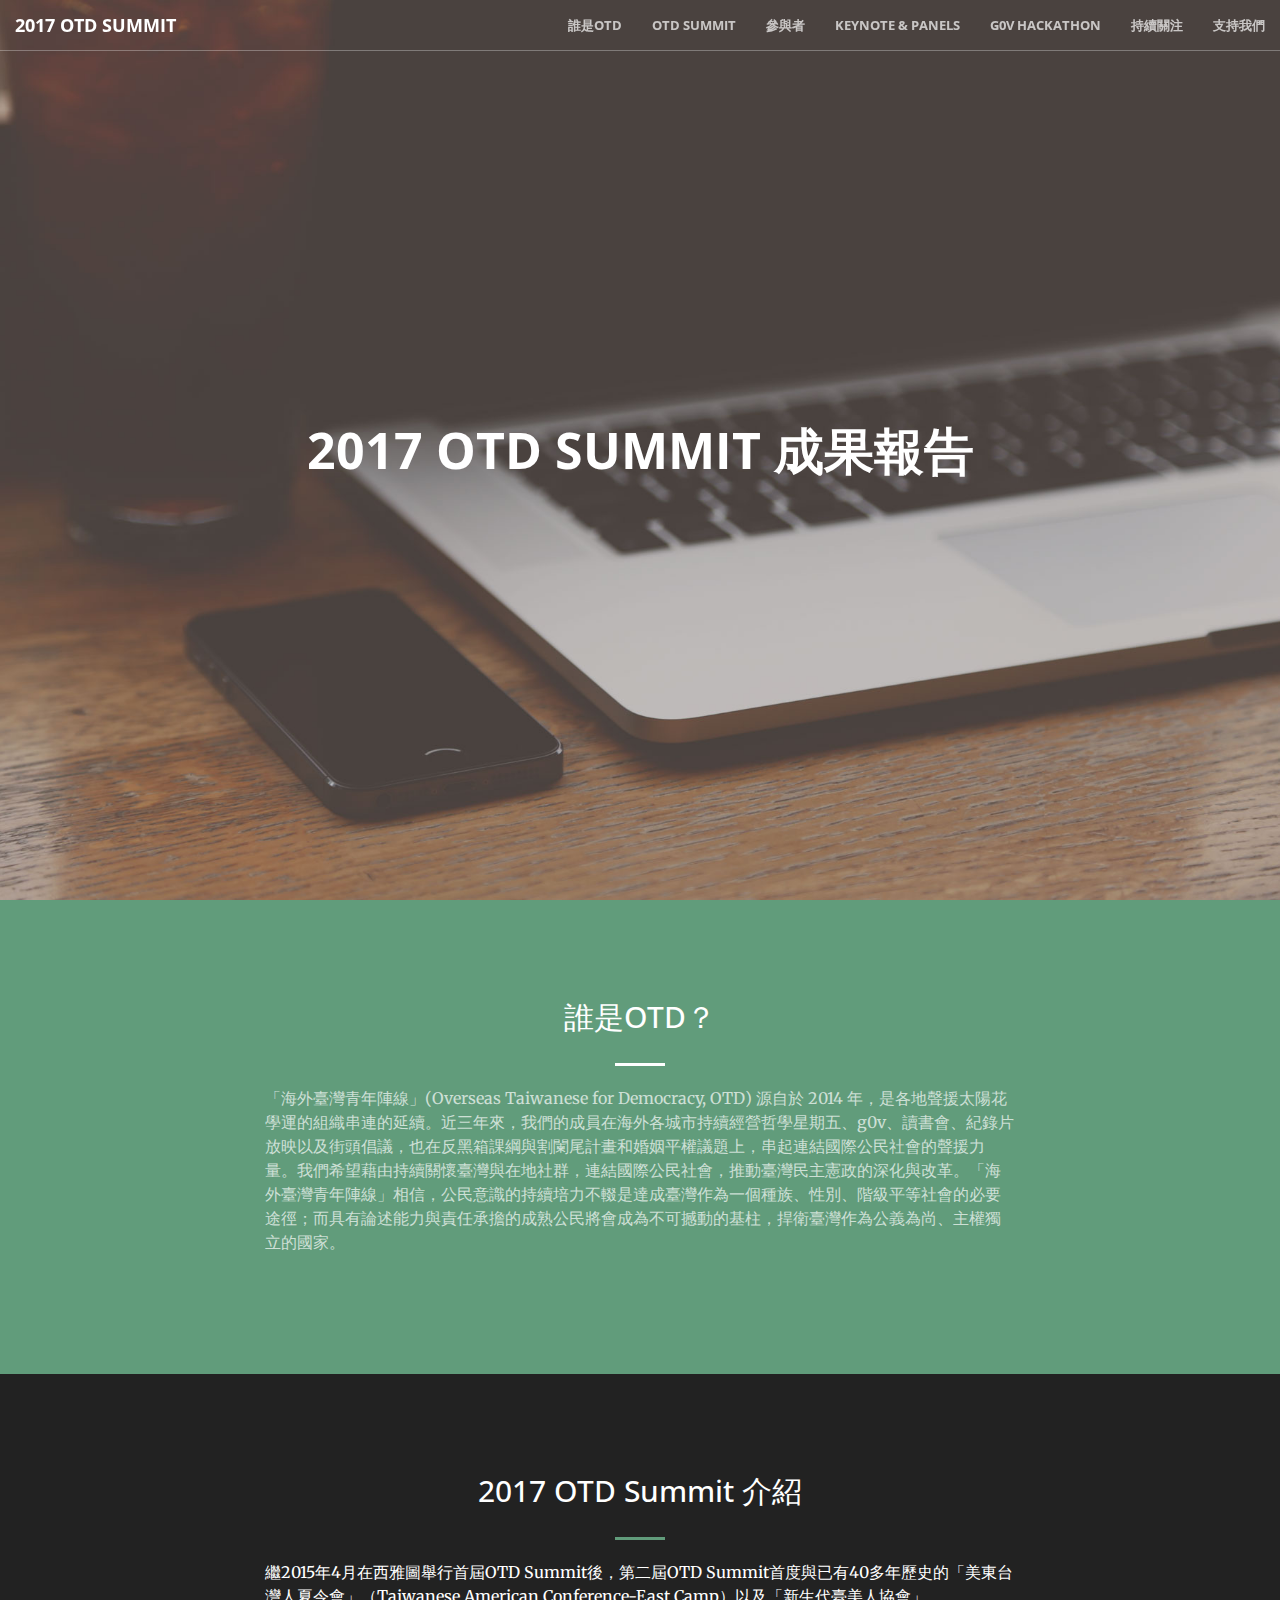
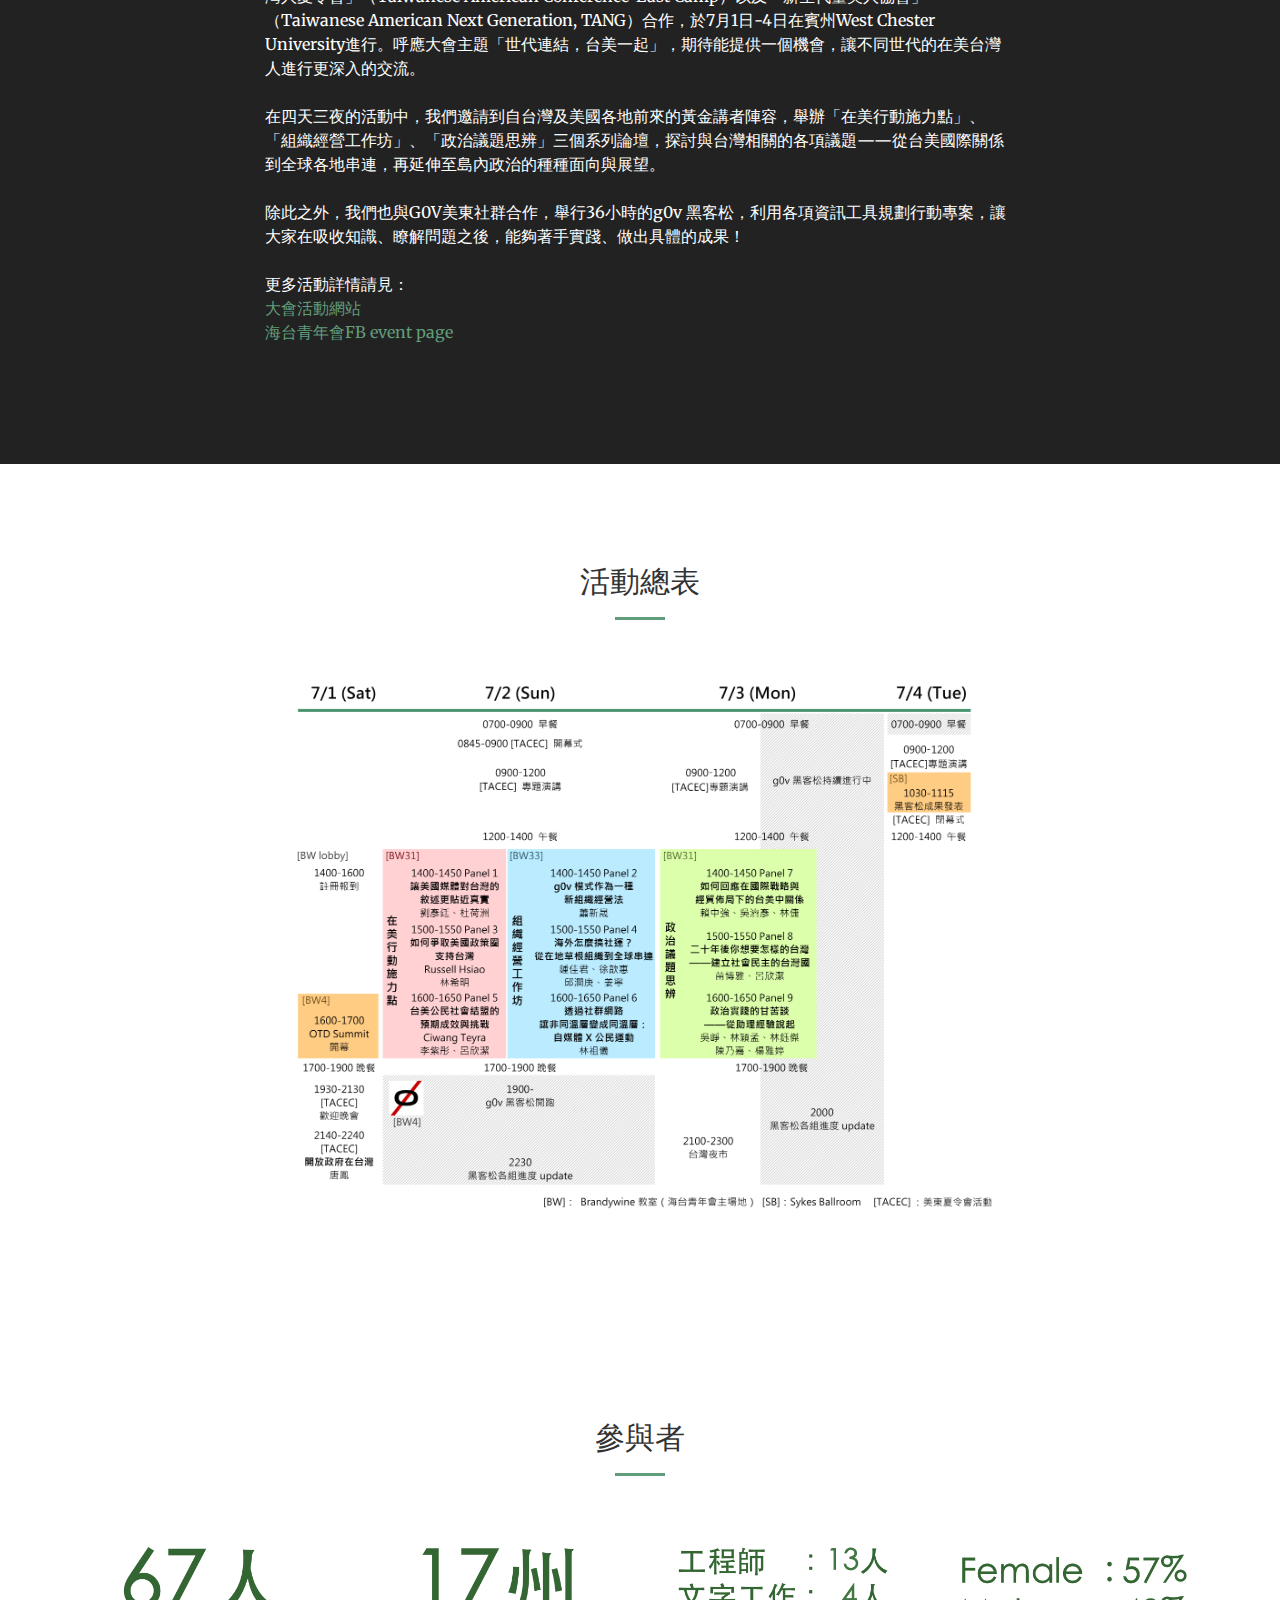
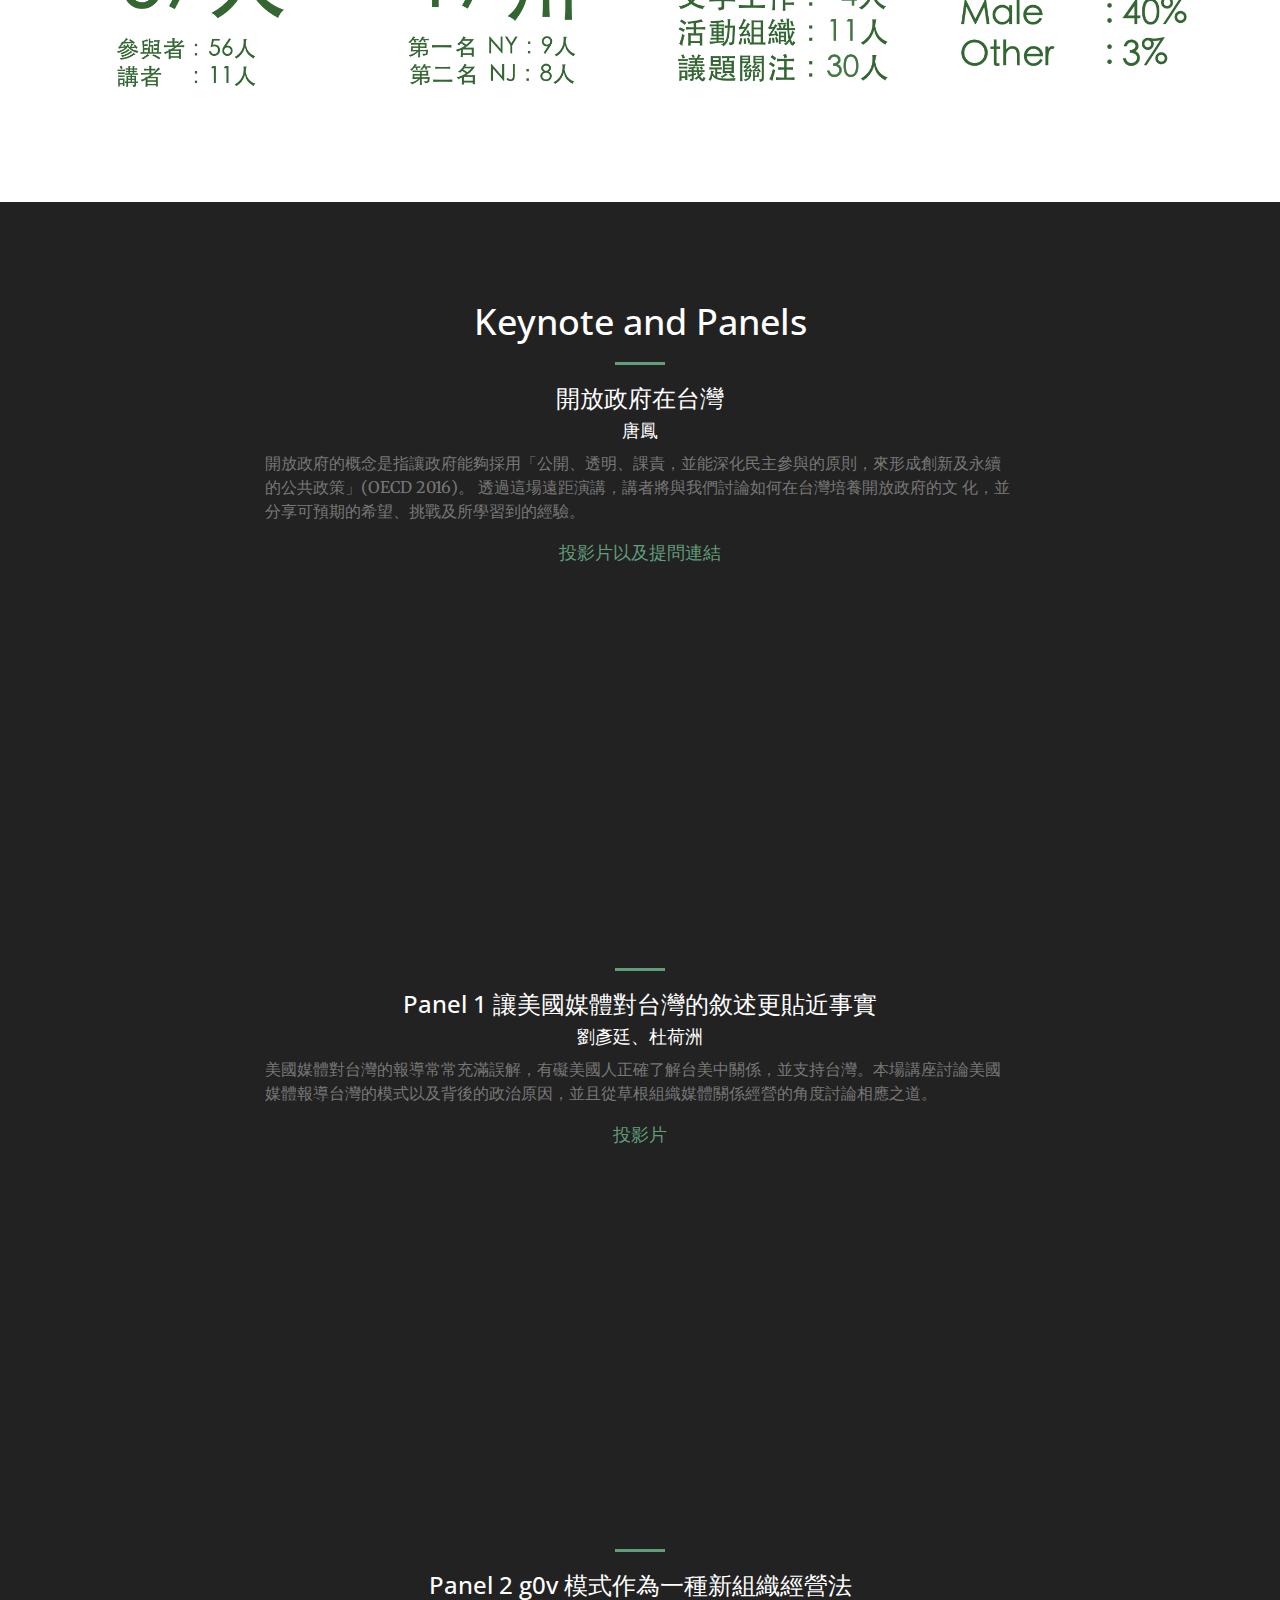
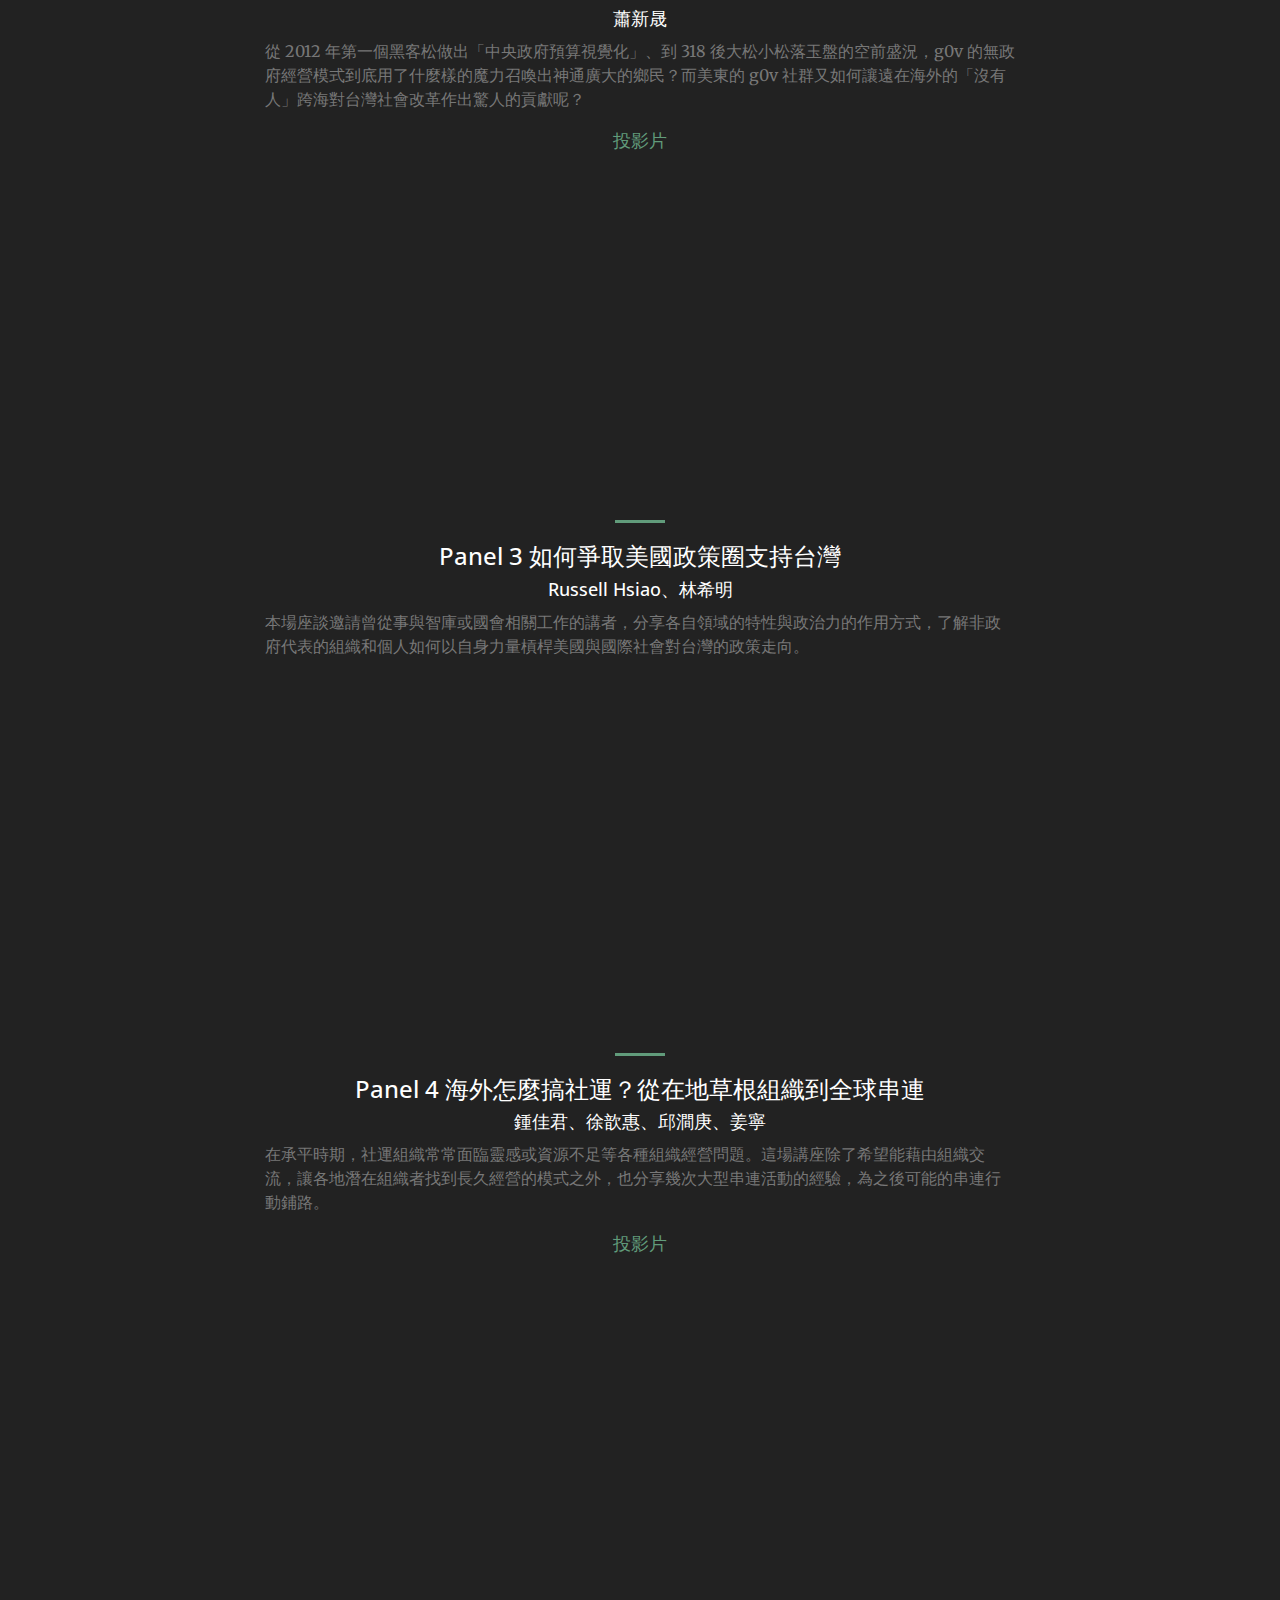
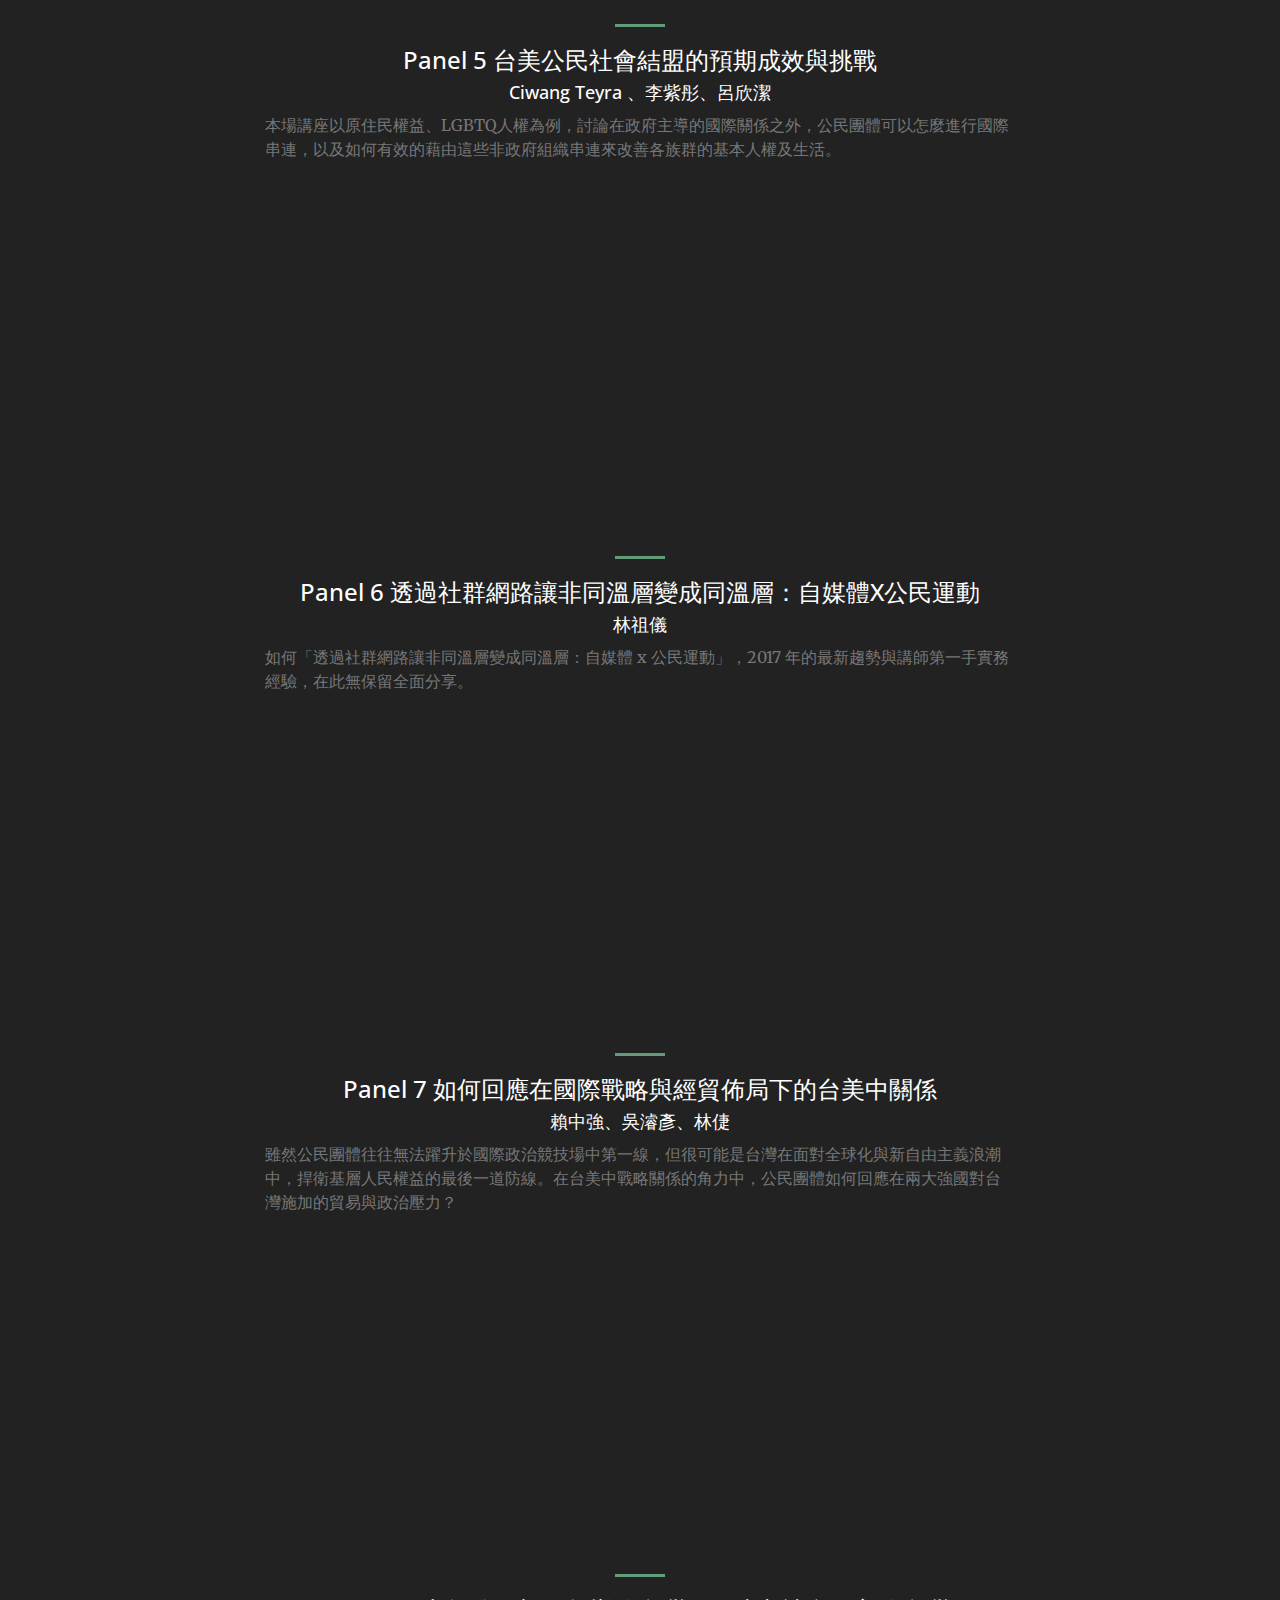
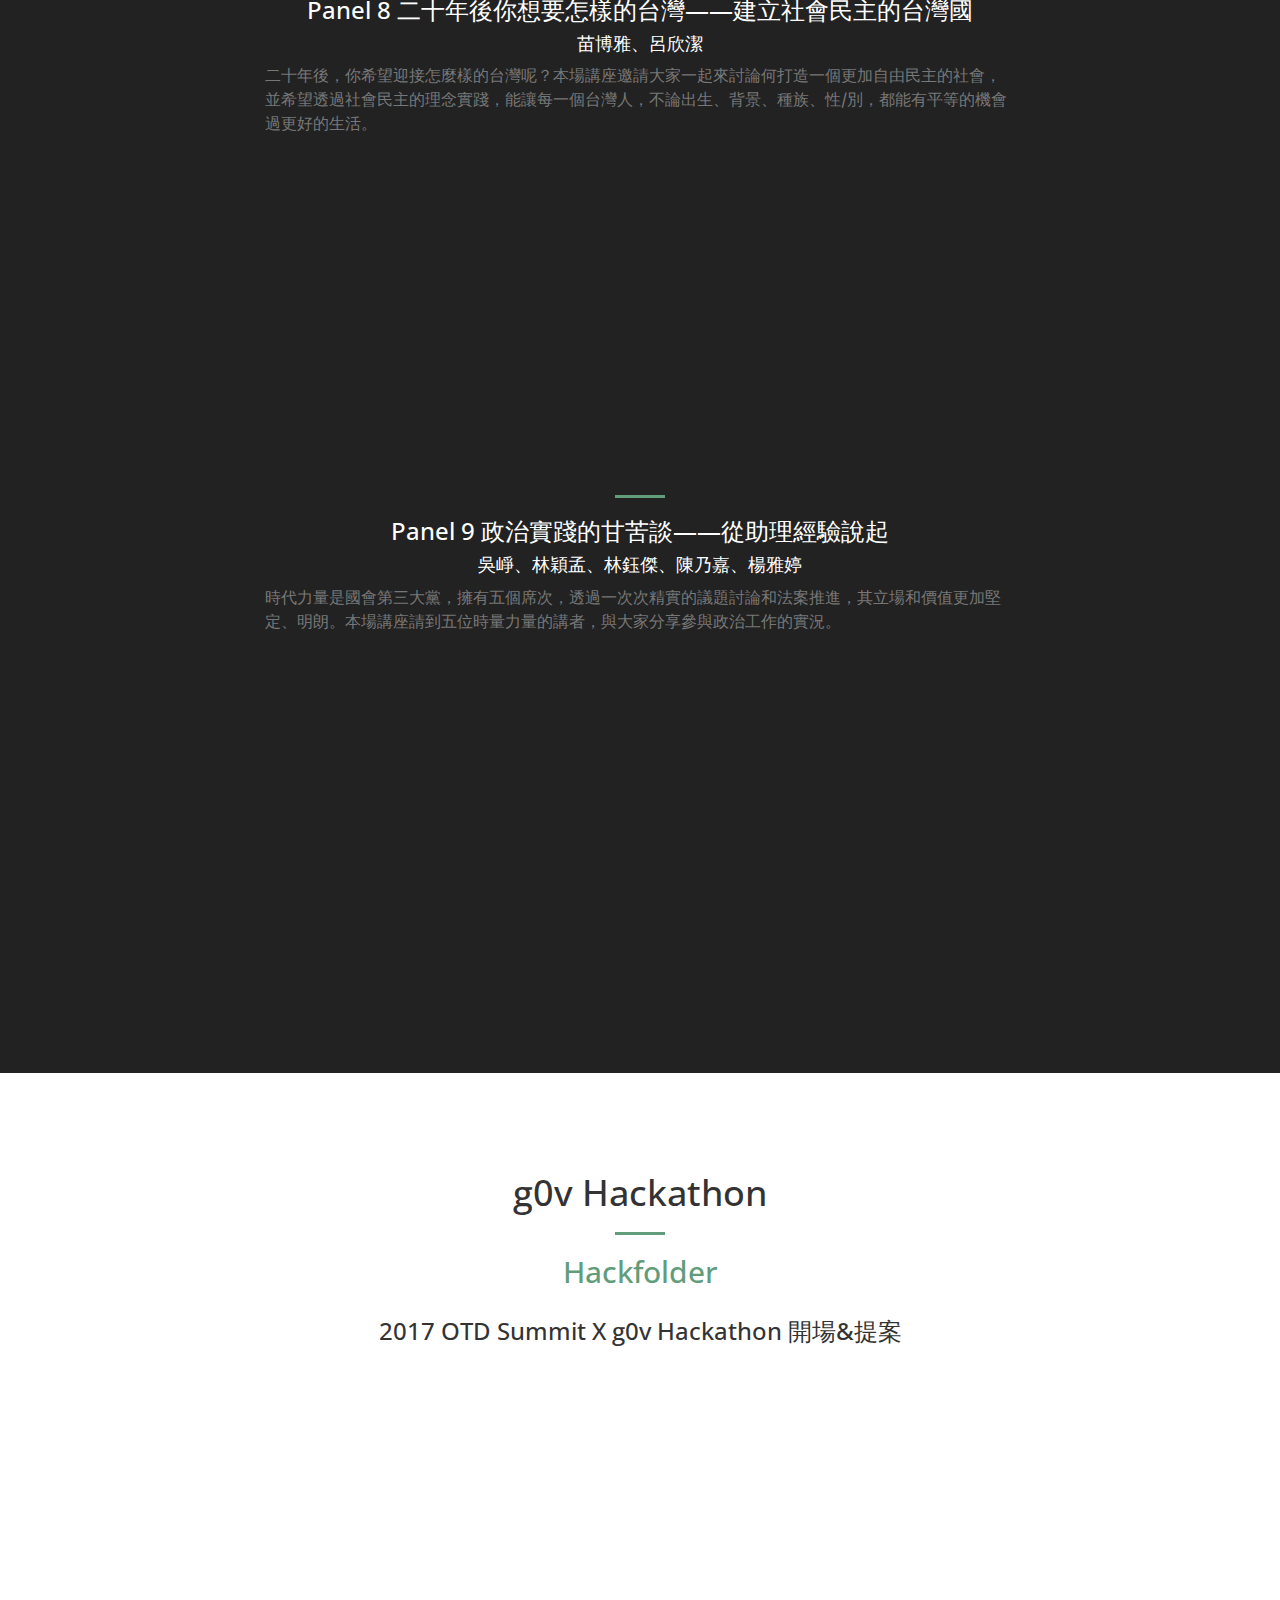
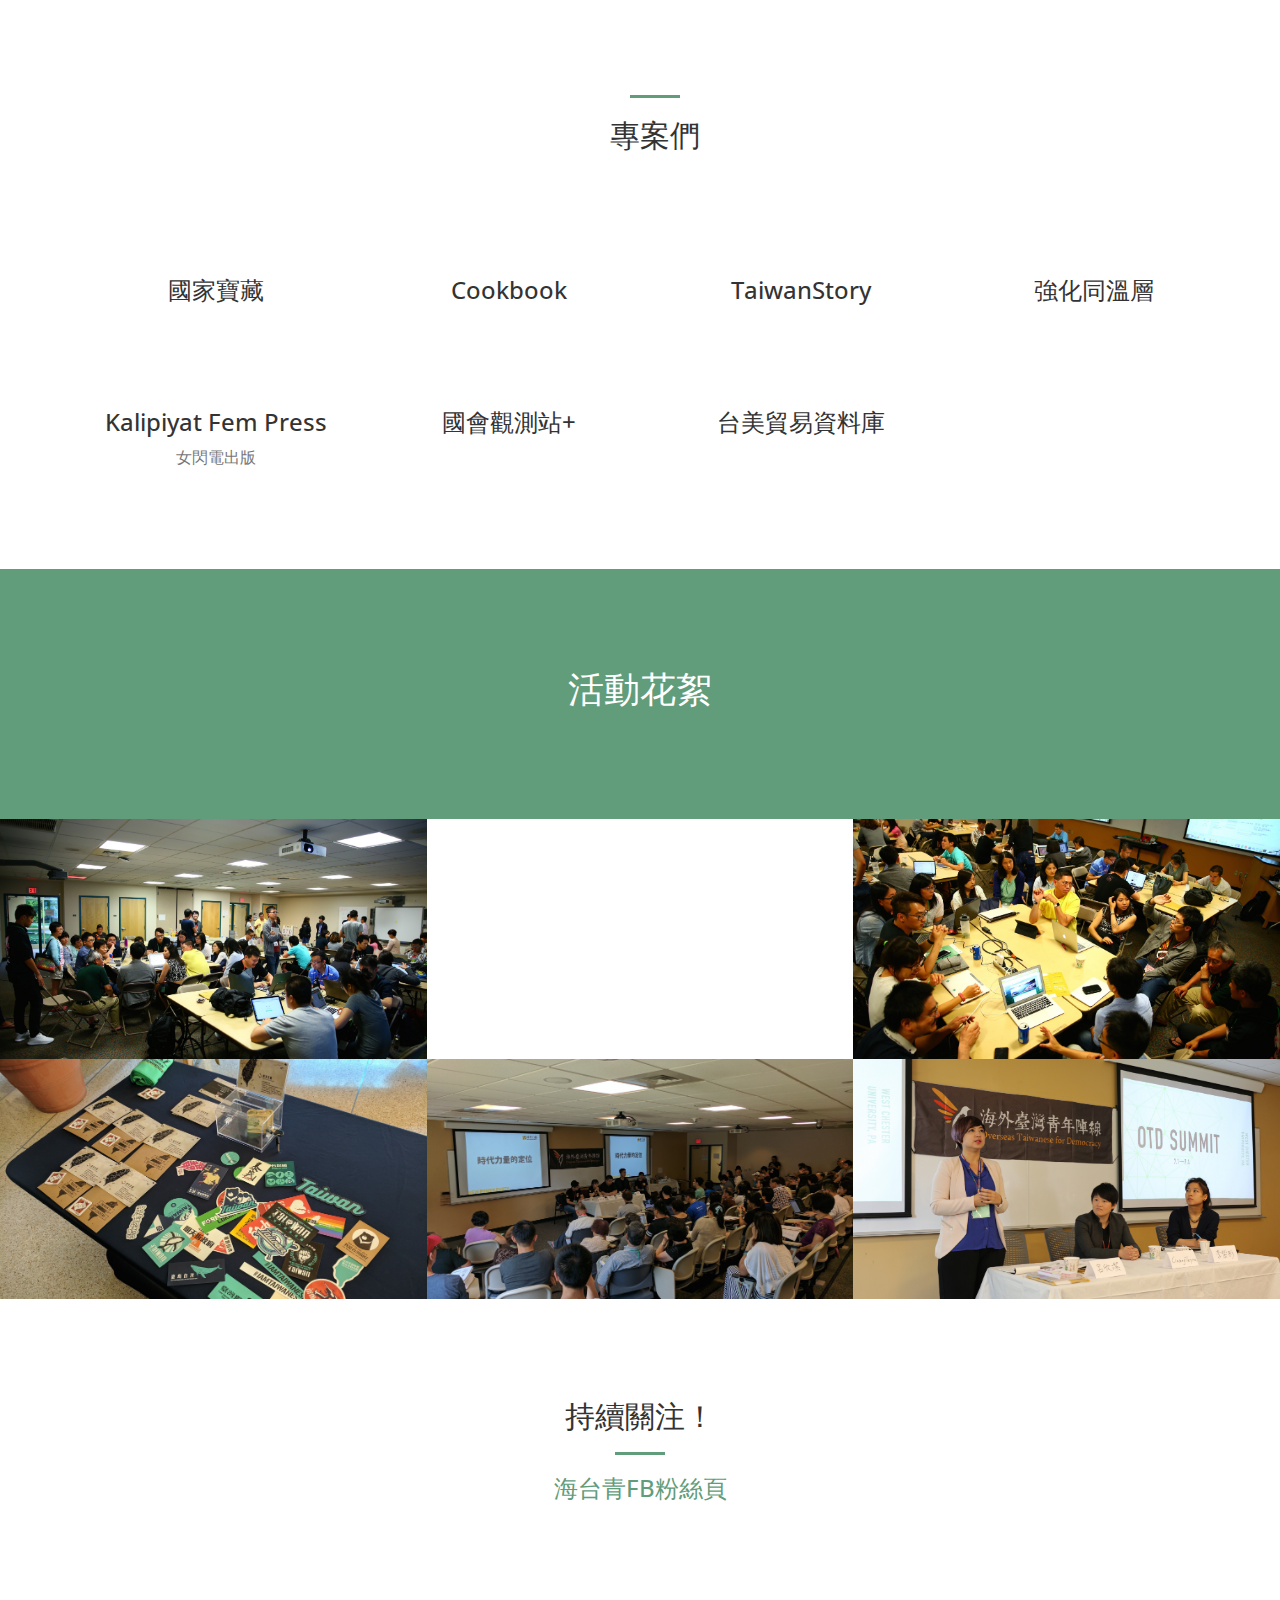
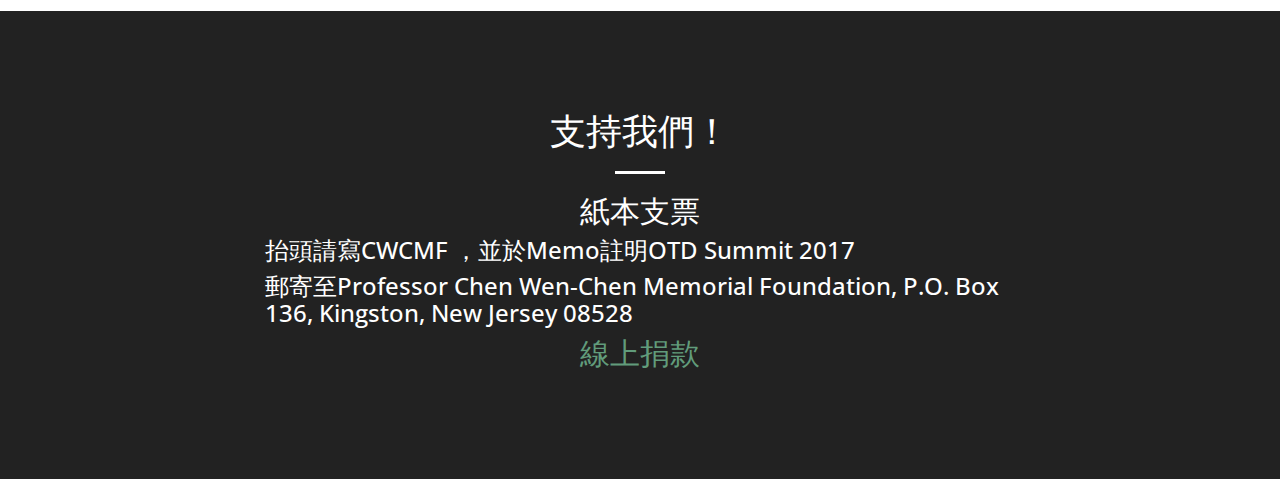
==== commit c2fa7588: "update" ====
--- a/2017otdsummit/index.html
+++ b/2017otdsummit/index.html
@@ -59,7 +59,10 @@
                         <a class="page-scroll" href="#attendees">參與者</a>
                     </li>
                     <li>
-                        <a class="page-scroll" href="#highlights">活動Highlights</a>
+                        <a class="page-scroll" href="#talks">Keynote & Panels</a>
+                    </li>
+                    <li>
+                        <a class="page-scroll" href="#hackathon">g0v Hackathon</a>
                     </li>
                     <li>
                         <a class="page-scroll" href="#contact">持續關注</a>
@@ -192,22 +195,24 @@
         </div>
     </section>
 
-    <section class="bg-dark" id="highlights">
-        <div class="container">
-            <div class="row">
-                <div class="col-lg-8 col-lg-offset-2 text-center">
-                    <h1 class="section-heading">Program Highlights</h1>
+    <section class="bg-dark" id="talks">
+        <div class="container">
+            <div class="row">
+                <div class="col-lg-8 col-lg-offset-2 text-center">
+                    <h1 class="section-heading">Keynote and Panels</h1>
                     <hr class="primary">
 
                     
                     <h3 class="section-heading">開放政府在台灣</h3>
                     <h4 class="section-heading">唐鳳</h4>
+                    <p class="text-muted text-left">開放政府的概念是指讓政府能夠採用「公開、透明、課責，並能深化民主參與的原則，來形成創新及永續的公共政策」(OECD 2016)。 透過這場遠距演講，講者將與我們討論如何在台灣培養開放政府的文 化，並分享可預期的希望、挑戰及所學習到的經驗。</p>
                     <h4 class="section-heading"><a href="https://app.sli.do/event/vwpwwxj0/ask" target="_blank">投影片以及提問連結</a></h4><br/>
                     <iframe src="https://www.facebook.com/plugins/video.php?href=https%3A%2F%2Fwww.facebook.com%2Foverseastaiwanesefordemocracy%2Fvideos%2F1687449527967009%2F&show_text=0&width=560" width="560" height="350" style="border:none;overflow:hidden" scrolling="no" frameborder="0" allowTransparency="true" allowFullScreen="true"></iframe>
                     <hr class="primary">
 
                     <h3 class="section-heading">Panel 1 讓美國媒體對台灣的敘述更貼近事實</h3>
                     <h4 class="section-heading">劉彥廷、杜荷洲</h4>
+                    <p class="text-muted text-left">美國媒體對台灣的報導常常充滿誤解，有礙美國人正確了解台美中關係，並支持台灣。本場講座討論美國媒體報導台灣的模式以及背後的政治原因，並且從草根組織媒體關係經營的角度討論相應之道。</p>
                     <h4 class="section-heading"><a href="2017otdsummit/img/0602_ED-OTD-Presentation.pdf" target="_blank">投影片</a></h4><br/>
                     <iframe src="https://www.facebook.com/plugins/video.php?href=https%3A%2F%2Fwww.facebook.com%2Foverseastaiwanesefordemocracy%2Fvideos%2F1688673914511237%2F&show_text=0&width=560" width="560" height="350" style="border:none;overflow:hidden" scrolling="no" frameborder="0" allowTransparency="true" allowFullScreen="true"></iframe>
                     <hr class="primary">
@@ -215,59 +220,132 @@
 
                     <h3 class="section-heading">Panel 2 g0v 模式作為一種新組織經營法</h2>
                     <h4 class="section-heading">蕭新晟</h4>
+                    <p class="text-muted text-left">從 2012 年第一個黑客松做出「中央政府預算視覺化」、到 318 後大松小松落玉盤的空前盛況，g0v 的無政府經營模式到底用了什麼樣的魔力召喚出神通廣大的鄉民？而美東的 g0v 社群又如何讓遠在海外的「沒有人」跨海對台灣社會改革作出驚人的貢獻呢？</p>
                     <h4 class="section-heading"><a href="https://docs.google.com/presentation/d/1OetWXAl1x2ykc36Fg5Os5mPa4iePhZvJapiy4TChxKw/edit#slide=id.g13f09b8e26_17_721" target="_blank">投影片</a></h4><br/>
                     <iframe src="https://www.facebook.com/plugins/video.php?href=https%3A%2F%2Fwww.facebook.com%2Foverseastaiwanesefordemocracy%2Fvideos%2F1688679477844014%2F&show_text=0&width=560" width="560" height="315" style="border:none;overflow:hidden" scrolling="no" frameborder="0" allowTransparency="true" allowFullScreen="true"></iframe>
                     <hr class="primary">
                     
                     <h3 class="section-heading">Panel 3 如何爭取美國政策圈支持台灣</h2>
                     <h4 class="section-heading">Russell Hsiao、林希明</h4>
+                    <p class="text-muted text-left">本場座談邀請曾從事與智庫或國會相關工作的講者，分享各自領域的特性與政治力的作用方式，了解非政府代表的組織和個人如何以自身力量槓桿美國與國際社會對台灣的政策走向。</p>
                     <iframe src="https://www.facebook.com/plugins/video.php?href=https%3A%2F%2Fwww.facebook.com%2Foverseastaiwanesefordemocracy%2Fvideos%2F1688767641168531%2F&show_text=0&width=560" width="560" height="350" style="border:none;overflow:hidden" scrolling="no" frameborder="0" allowTransparency="true" allowFullScreen="true"></iframe>
                     <hr class="primary">
 
                     <h3 class="section-heading">Panel 4 海外怎麼搞社運？從在地草根組織到全球串連</h2>
                     <h4 class="section-heading">鍾佳君、徐歆惠、邱澗庚、姜寧</h4>
+                    <p class="text-muted text-left">在承平時期，社運組織常常面臨靈感或資源不足等各種組織經營問題。這場講座除了希望能藉由組織交流，讓各地潛在組織者找到長久經營的模式之外，也分享幾次大型串連活動的經驗，為之後可能的串連行動鋪路。</p>
                     <h4 class="section-heading"><a href="https://docs.google.com/presentation/d/1mhyTXn3os9oXMHkvF8jSU2I0TMoIvnbrtpxy7x2m_SQ/edit#slide=id.p3" target="_blank">投影片</a></h4><br/>
                     <iframe src="https://www.facebook.com/plugins/video.php?href=https%3A%2F%2Fwww.facebook.com%2Foverseastaiwanesefordemocracy%2Fvideos%2F1688771341168161%2F&show_text=0&width=560" width="560" height="315" style="border:none;overflow:hidden" scrolling="no" frameborder="0" allowTransparency="true" allowFullScreen="true"></iframe>
                     <hr class="primary">
 
                     <h3 class="section-heading">Panel 5 台美公民社會結盟的預期成效與挑戰</h2>
                     <h4 class="section-heading">Ciwang Teyra 、李紫彤、呂欣潔</h4>
+                    <p class="text-muted text-left">本場講座以原住民權益、LGBTQ人權為例，討論在政府主導的國際關係之外，公民團體可以怎麼進行國際串連，以及如何有效的藉由這些非政府組織串連來改善各族群的基本人權及生活。</p>
                     <iframe src="https://www.facebook.com/plugins/video.php?href=https%3A%2F%2Fwww.facebook.com%2Foverseastaiwanesefordemocracy%2Fvideos%2F1688834637828498%2F&show_text=0&width=560" width="560" height="350" style="border:none;overflow:hidden" scrolling="no" frameborder="0" allowTransparency="true" allowFullScreen="true"></iframe> 
                     <hr class="primary">
 
 
                     <h3 class="section-heading">Panel 6 透過社群網路讓非同溫層變成同溫層：自媒體X公民運動</h2>
                     <h4 class="section-heading">林祖儀</h4>
+                    <p class="text-muted text-left">如何「透過社群網路讓非同溫層變成同溫層：自媒體 x 公民運動」，2017 年的最新趨勢與講師第一手實務經驗，在此無保留全面分享。</p>
                     <iframe src="https://www.facebook.com/plugins/video.php?href=https%3A%2F%2Fwww.facebook.com%2Foverseastaiwanesefordemocracy%2Fvideos%2F1688844701160825%2F&show_text=0&width=560" width="560" height="315" style="border:none;overflow:hidden" scrolling="no" frameborder="0" allowTransparency="true" allowFullScreen="true"></iframe>
                     <hr class="primary">
 
                     <h3 class="section-heading">Panel 7 如何回應在國際戰略與經貿佈局下的台美中關係</h2>
                     <h4 class="section-heading">賴中強、吳濬彥、林倢</h4>
+                    <p class="text-muted text-left">雖然公民團體往往無法躍升於國際政治競技場中第一線，但很可能是台灣在面對全球化與新自由主義浪潮中，捍衛基層人民權益的最後一道防線。在台美中戰略關係的角力中，公民團體如何回應在兩大強國對台灣施加的貿易與政治壓力？</p>
                     <iframe src="https://www.facebook.com/plugins/video.php?href=https%3A%2F%2Fwww.facebook.com%2Foverseastaiwanesefordemocracy%2Fvideos%2F1690368301008465%2F&show_text=0&width=560" width="560" height="315" style="border:none;overflow:hidden" scrolling="no" frameborder="0" allowTransparency="true" allowFullScreen="true"></iframe>
                     <hr class="primary">
 
                     <h3 class="section-heading">Panel 8 二十年後你想要怎樣的台灣——建立社會民主的台灣國</h2>
                     <h4 class="section-heading">苗博雅、呂欣潔</h4>
+                    <p class="text-muted text-left">二十年後，你希望迎接怎麼樣的台灣呢？本場講座邀請大家一起來討論何打造一個更加自由民主的社會，並希望透過社會民主的理念實踐，能讓每一個台灣人，不論出生、背景、種族、性/別，都能有平等的機會過更好的生活。</p>
                     <iframe src="https://www.facebook.com/plugins/video.php?href=https%3A%2F%2Fwww.facebook.com%2Foverseastaiwanesefordemocracy%2Fvideos%2F1690454784333150%2F&show_text=0&width=560" width="560" height="315" style="border:none;overflow:hidden" scrolling="no" frameborder="0" allowTransparency="true" allowFullScreen="true"></iframe>
                     <hr class="primary">
 
                     <h3 class="section-heading">Panel 9 政治實踐的甘苦談——從助理經驗說起</h2>
                     <h4 class="section-heading">吳崢、林穎孟、林鈺傑、陳乃嘉、楊雅婷</h4>
+                    <p class="text-muted text-left">時代力量是國會第三大黨，擁有五個席次，透過一次次精實的議題討論和法案推進，其立場和價值更加堅定、明朗。本場講座請到五位時量力量的講者，與大家分享參與政治工作的實況。</p>
                     <iframe src="https://www.facebook.com/plugins/video.php?href=https%3A%2F%2Fwww.facebook.com%2Foverseastaiwanesefordemocracy%2Fvideos%2F1690531517658810%2F&show_text=0&width=560" width="560" height="315" style="border:none;overflow:hidden" scrolling="no" frameborder="0" allowTransparency="true" allowFullScreen="true"></iframe>
-                    <hr class="primary">
+
+
+                </div>
+            </div>
+        </div>
+    </section>
+
+
+    <section  id="highlights">
+        <div class="container">
+            <div class="row">
+                <div class="col-lg-8 col-lg-offset-2 text-center">
+                    <h1 class="section-heading">g0v Hackathon</h1>
+                    <hr class="primary">
+
+                    <h2><a href="http://beta.hackfoldr.org/otd-hackathon/" target="_blank">Hackfolder</a></h2></br>
+                    
 
                     <h3 class="section-heading">2017 OTD Summit X g0v Hackathon 開場&提案</h2>
                     <iframe src="https://www.facebook.com/plugins/video.php?href=https%3A%2F%2Fwww.facebook.com%2Foverseastaiwanesefordemocracy%2Fvideos%2F1689046787807283%2F&show_text=0&width=560" width="560" height="315" style="border:none;overflow:hidden" scrolling="no" frameborder="0" allowTransparency="true" allowFullScreen="true"></iframe>
-                    <hr class="primary">
-
-
-                </div>
-            </div>
-        </div>
-    </section>
-
-
-    <section id="services">
+                </div>
+            </div>
+            
+            <div class="container">
+            <div class="col-lg-8 col-lg-offset-2 text-center">
+                <hr class="primary">
+                <h2 class="section-heading">專案們</h2></br>
+            </div>
+            <div class="row">
+                <div class="col-lg-3 col-md-6 text-center">
+                    <div class="service-box">
+                         <i class="fa fa-4x fa-diamond text-primary sr-icons"></i> 
+                        <h3>國家寶藏</h3>
+                    </div>
+                </div>
+                <div class="col-lg-3 col-md-6 text-center">
+                    <div class="service-box">
+                         <i class="fa fa-4x fa-diamond text-primary sr-icons"></i> 
+                        <h3>Cookbook</h3>
+                    </div>
+                </div>
+                <div class="col-lg-3 col-md-6 text-center">
+                    <div class="service-box">
+                         <i class="fa fa-4x fa-diamond text-primary sr-icons"></i> 
+                        <h3>TaiwanStory</h3>
+                    </div>
+                </div>
+                <div class="col-lg-3 col-md-6 text-center">
+                    <div class="service-box">
+                         <i class="fa fa-4x fa-diamond text-primary sr-icons"></i> 
+                        <h3>強化同溫層</h3>
+                    </div>
+                </div>
+                <div class="col-lg-3 col-md-6 text-center">
+                    <div class="service-box">
+                         <i class="fa fa-4x fa-diamond text-primary sr-icons"></i> 
+                        <h3>Kalipiyat Fem Press</h3>
+                        <p class="text-muted">女閃電出版</p>
+                    </div>
+                </div>
+                <div class="col-lg-3 col-md-6 text-center">
+                    <div class="service-box">
+                         <i class="fa fa-4x fa-diamond text-primary sr-icons"></i> 
+                        <h3>國會觀測站+</h3>
+                    </div>
+                </div>
+                <div class="col-lg-3 col-md-6 text-center">
+                    <div class="service-box">
+                         <i class="fa fa-4x fa-diamond text-primary sr-icons"></i> 
+                        <h3>台美貿易資料庫</h3>
+                    </div>
+                </div>
+                
+            </div>
+        </div>
+        </div>
+    </section>
+
+    <section class="bg-primary" id="services">
         <div class="container">
             <div class="row">
                 <div class="col-lg-8 col-lg-offset-2 text-center">
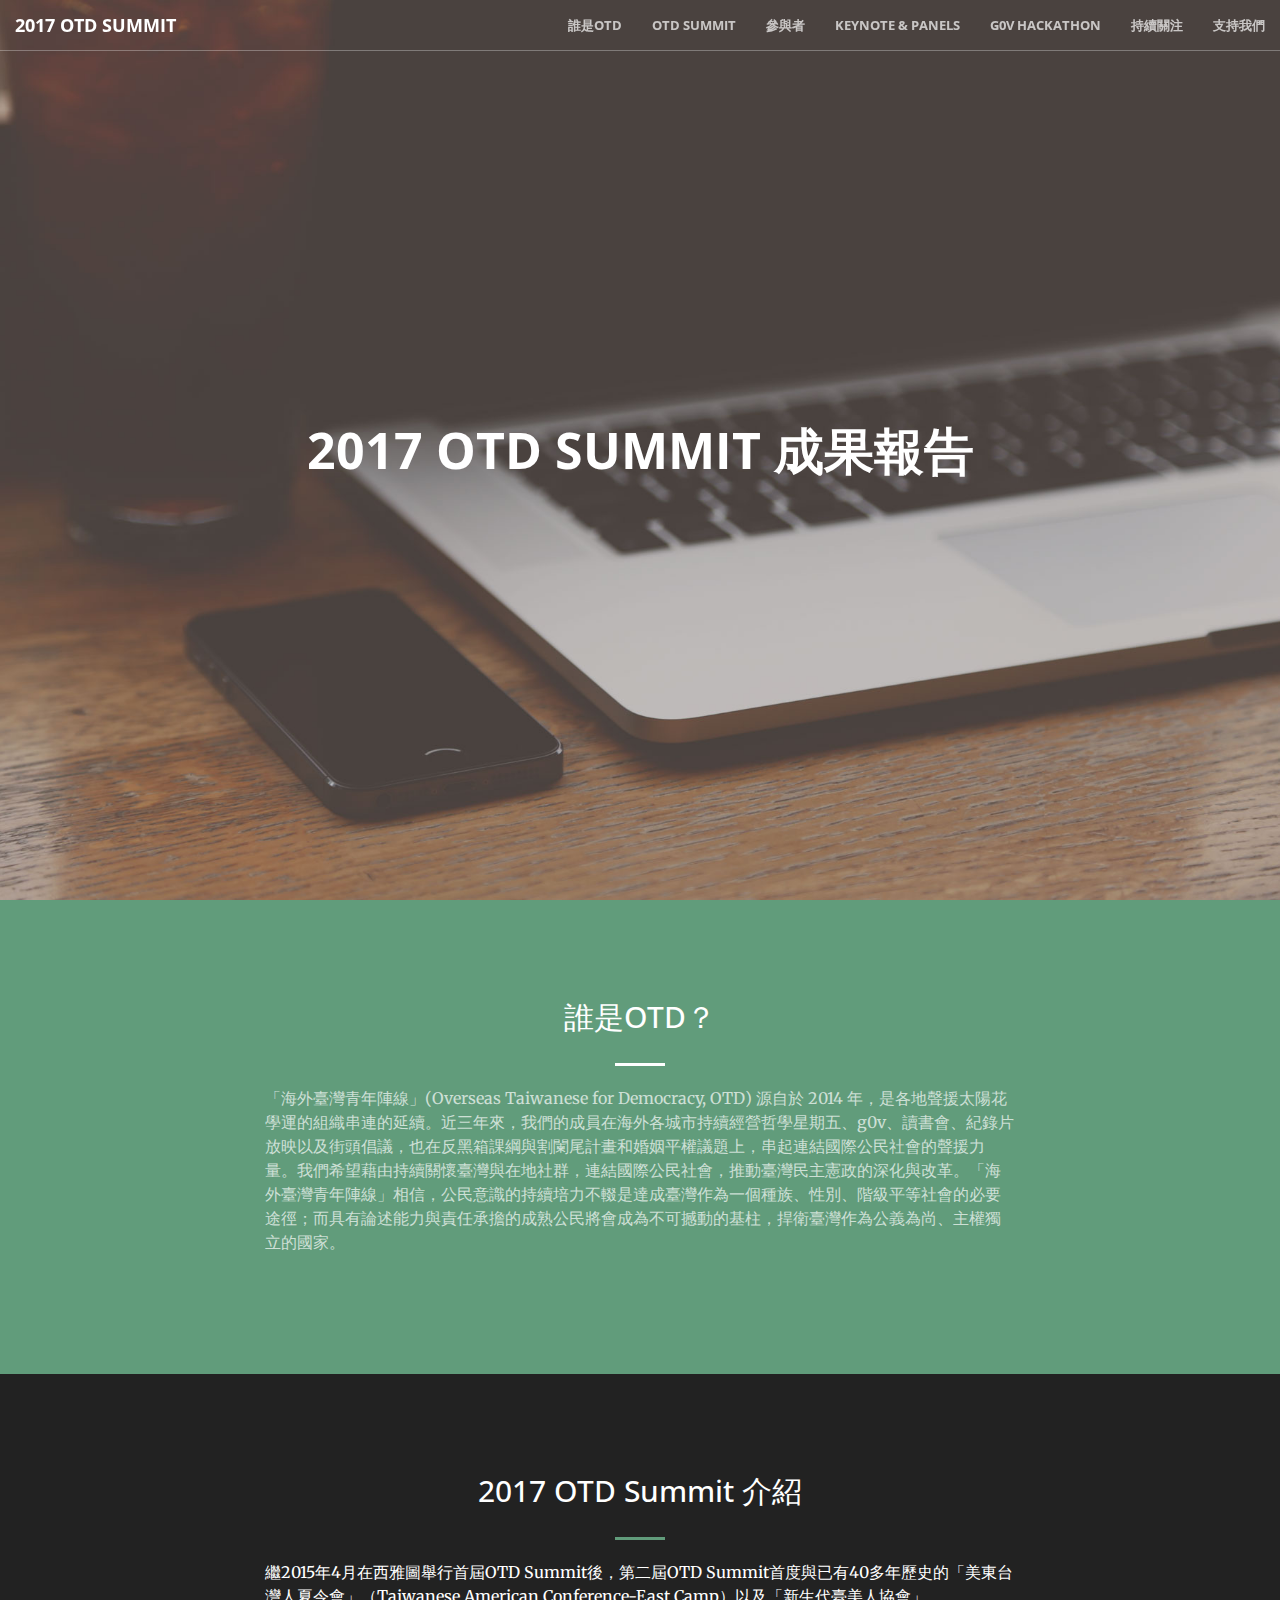
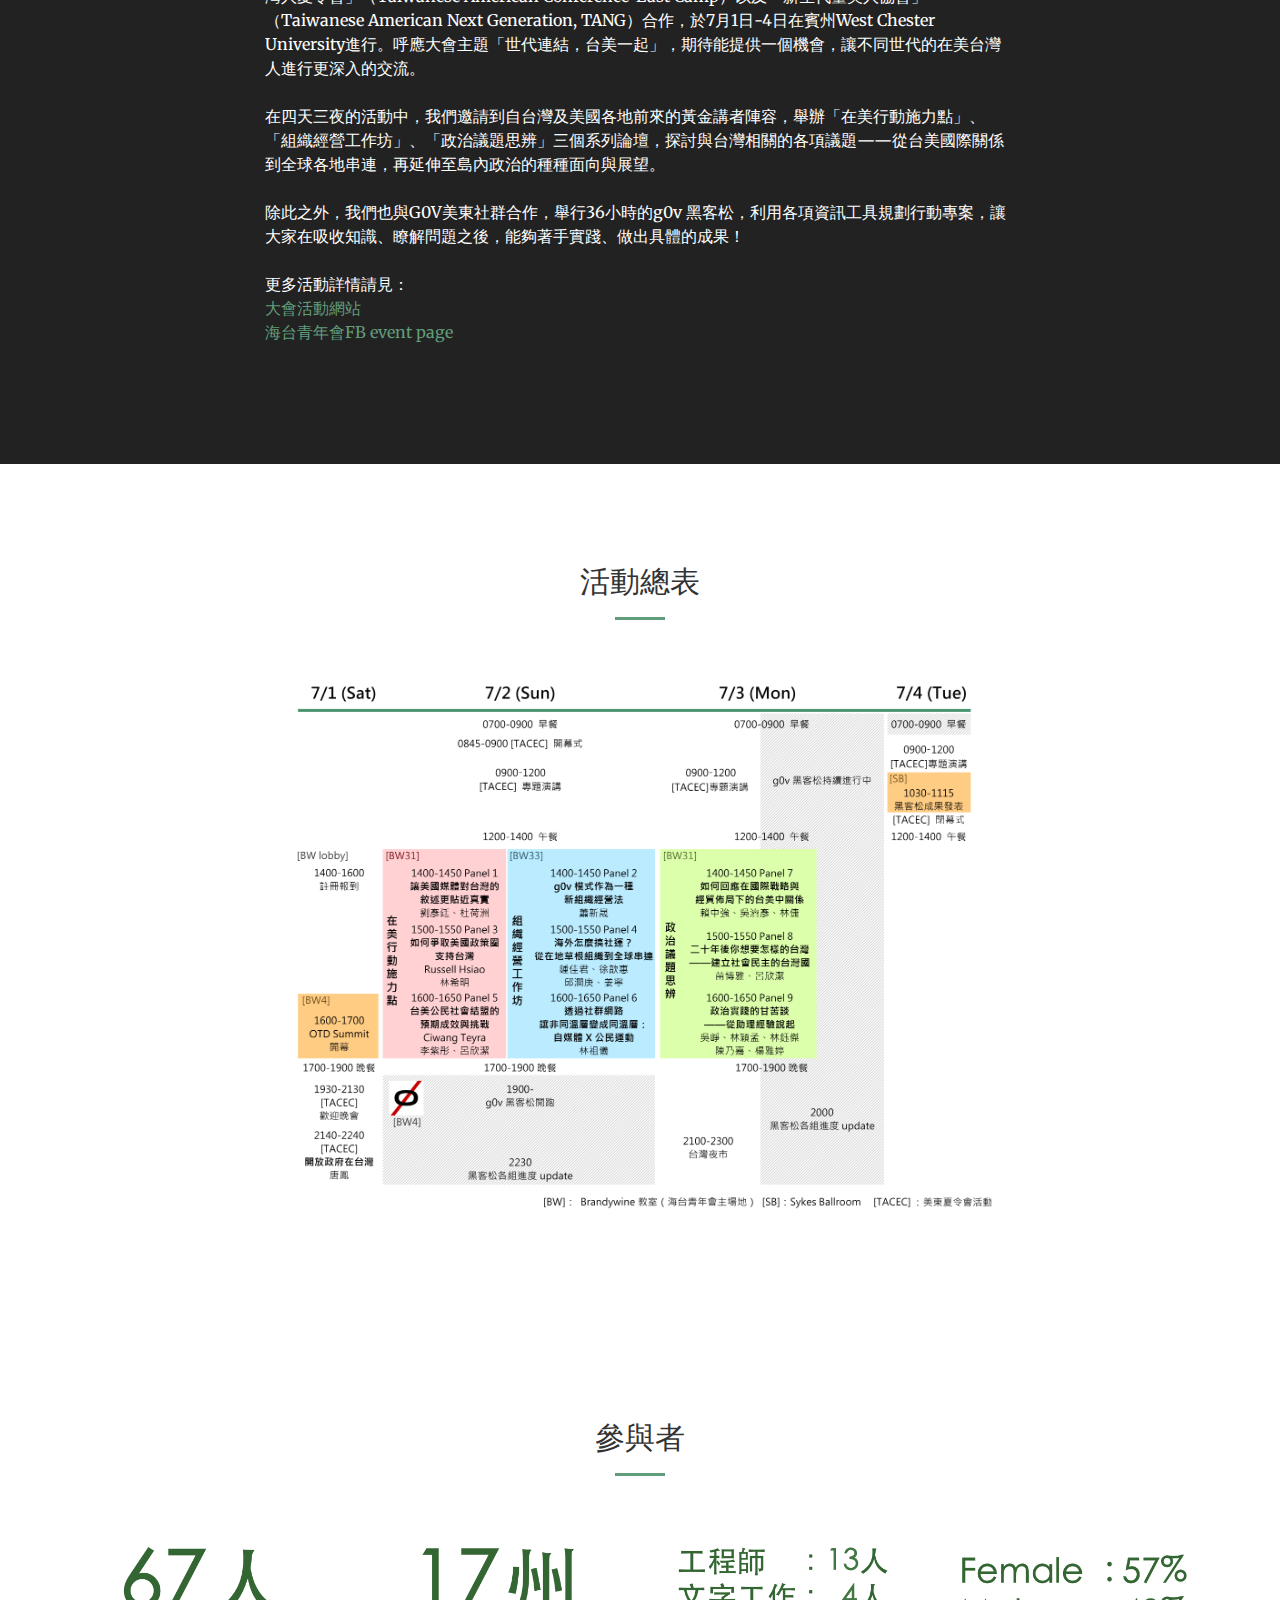
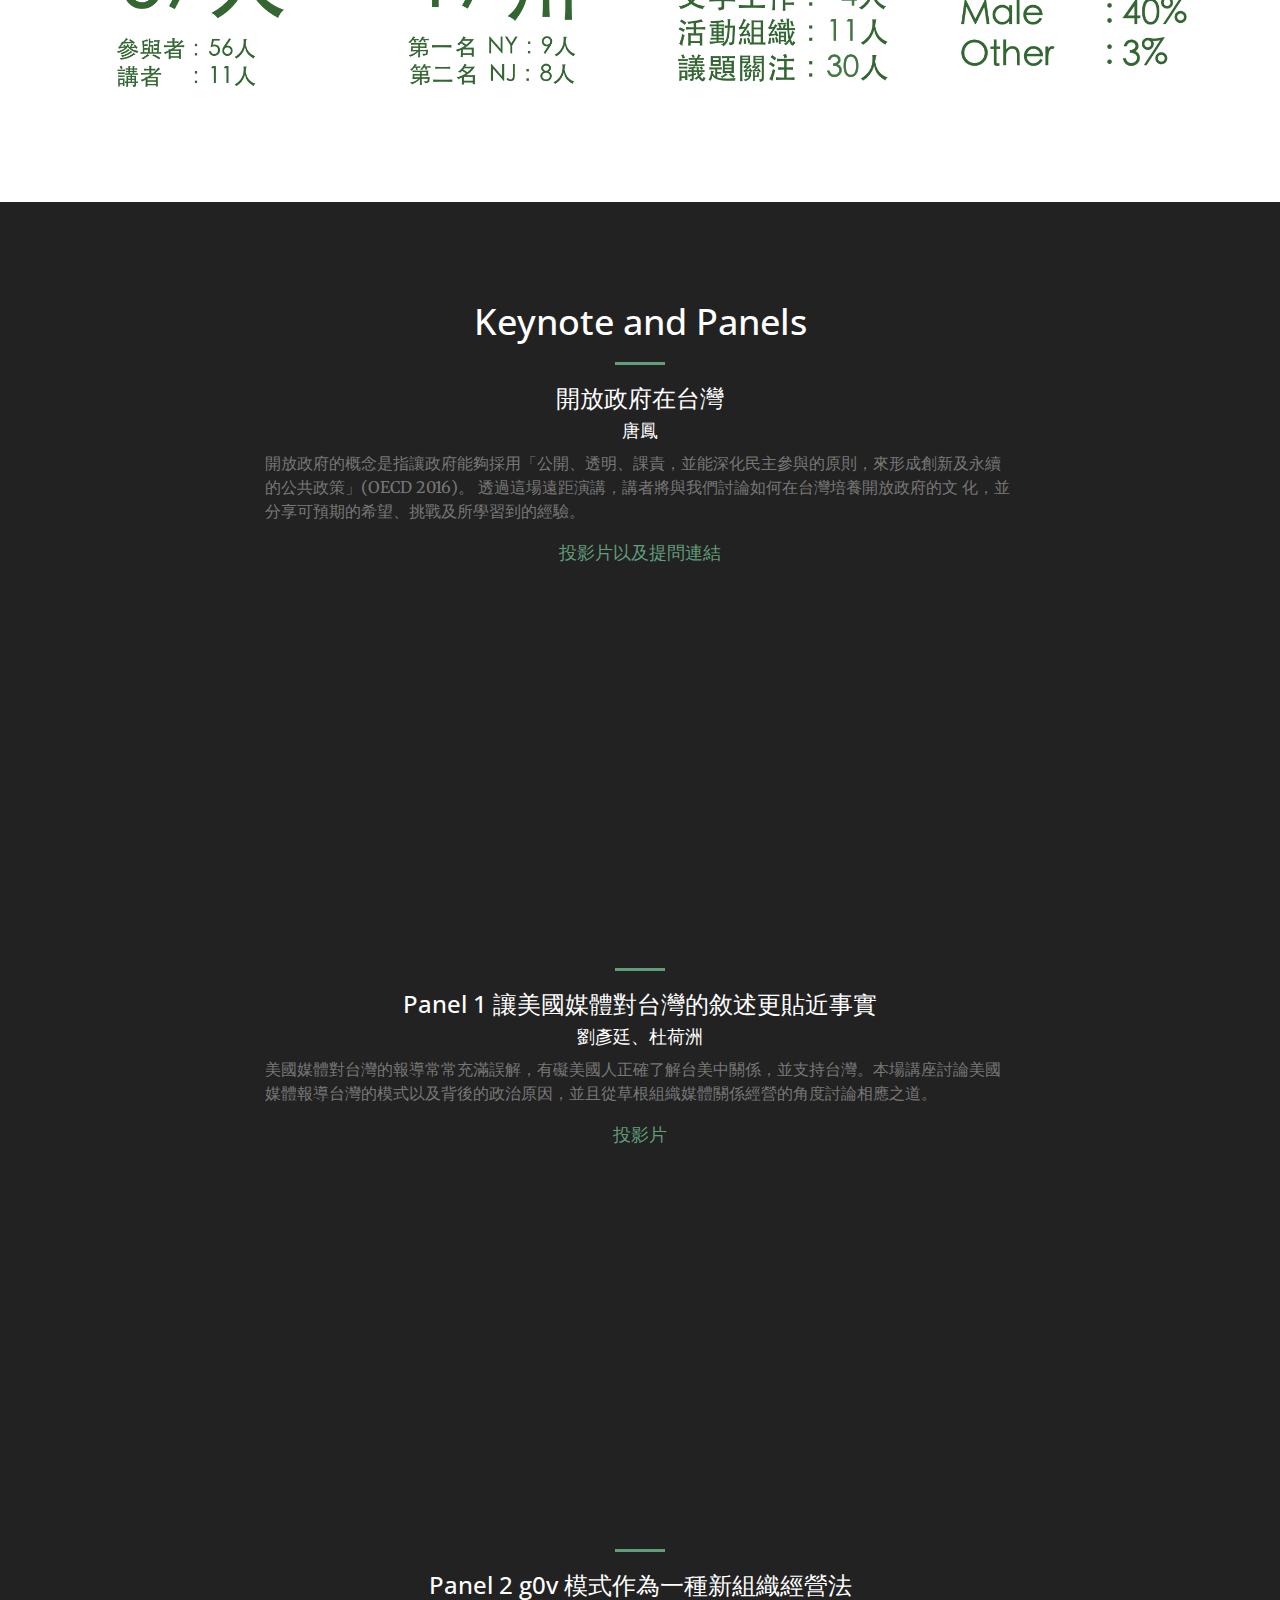
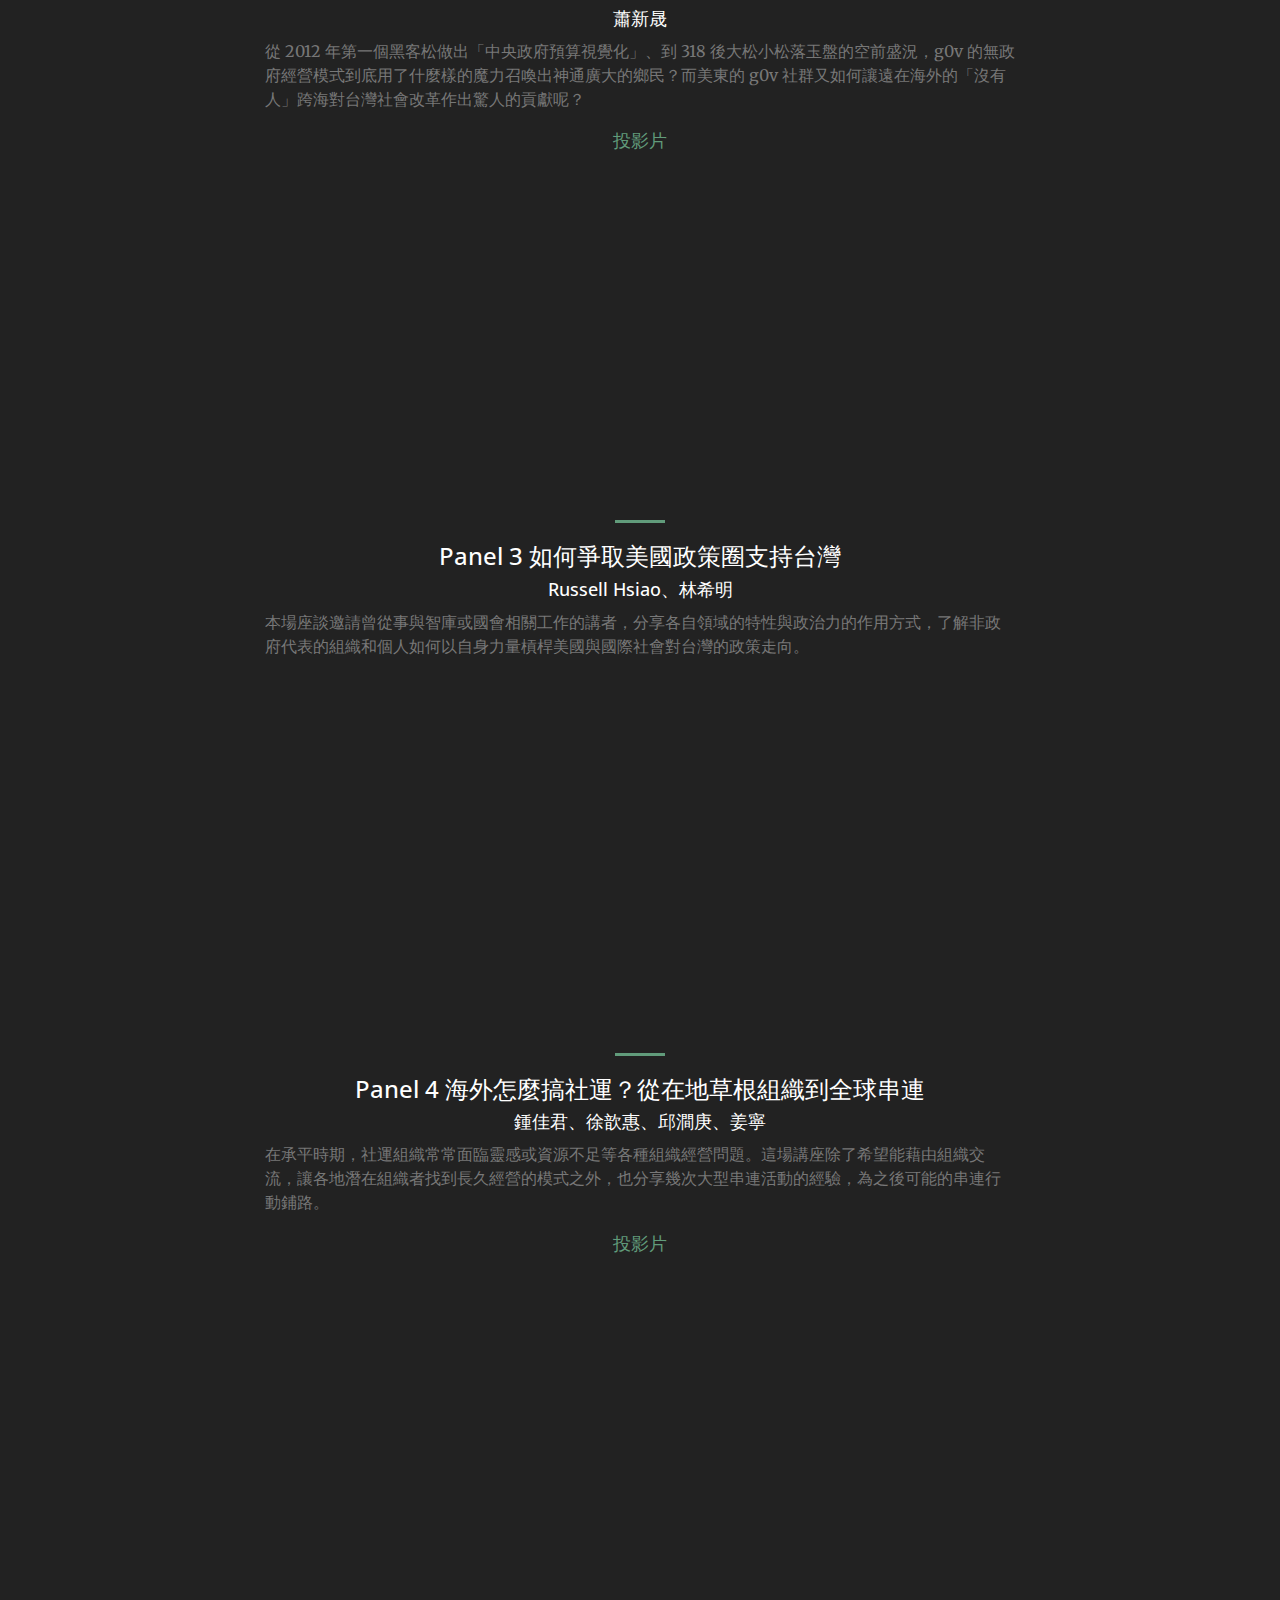
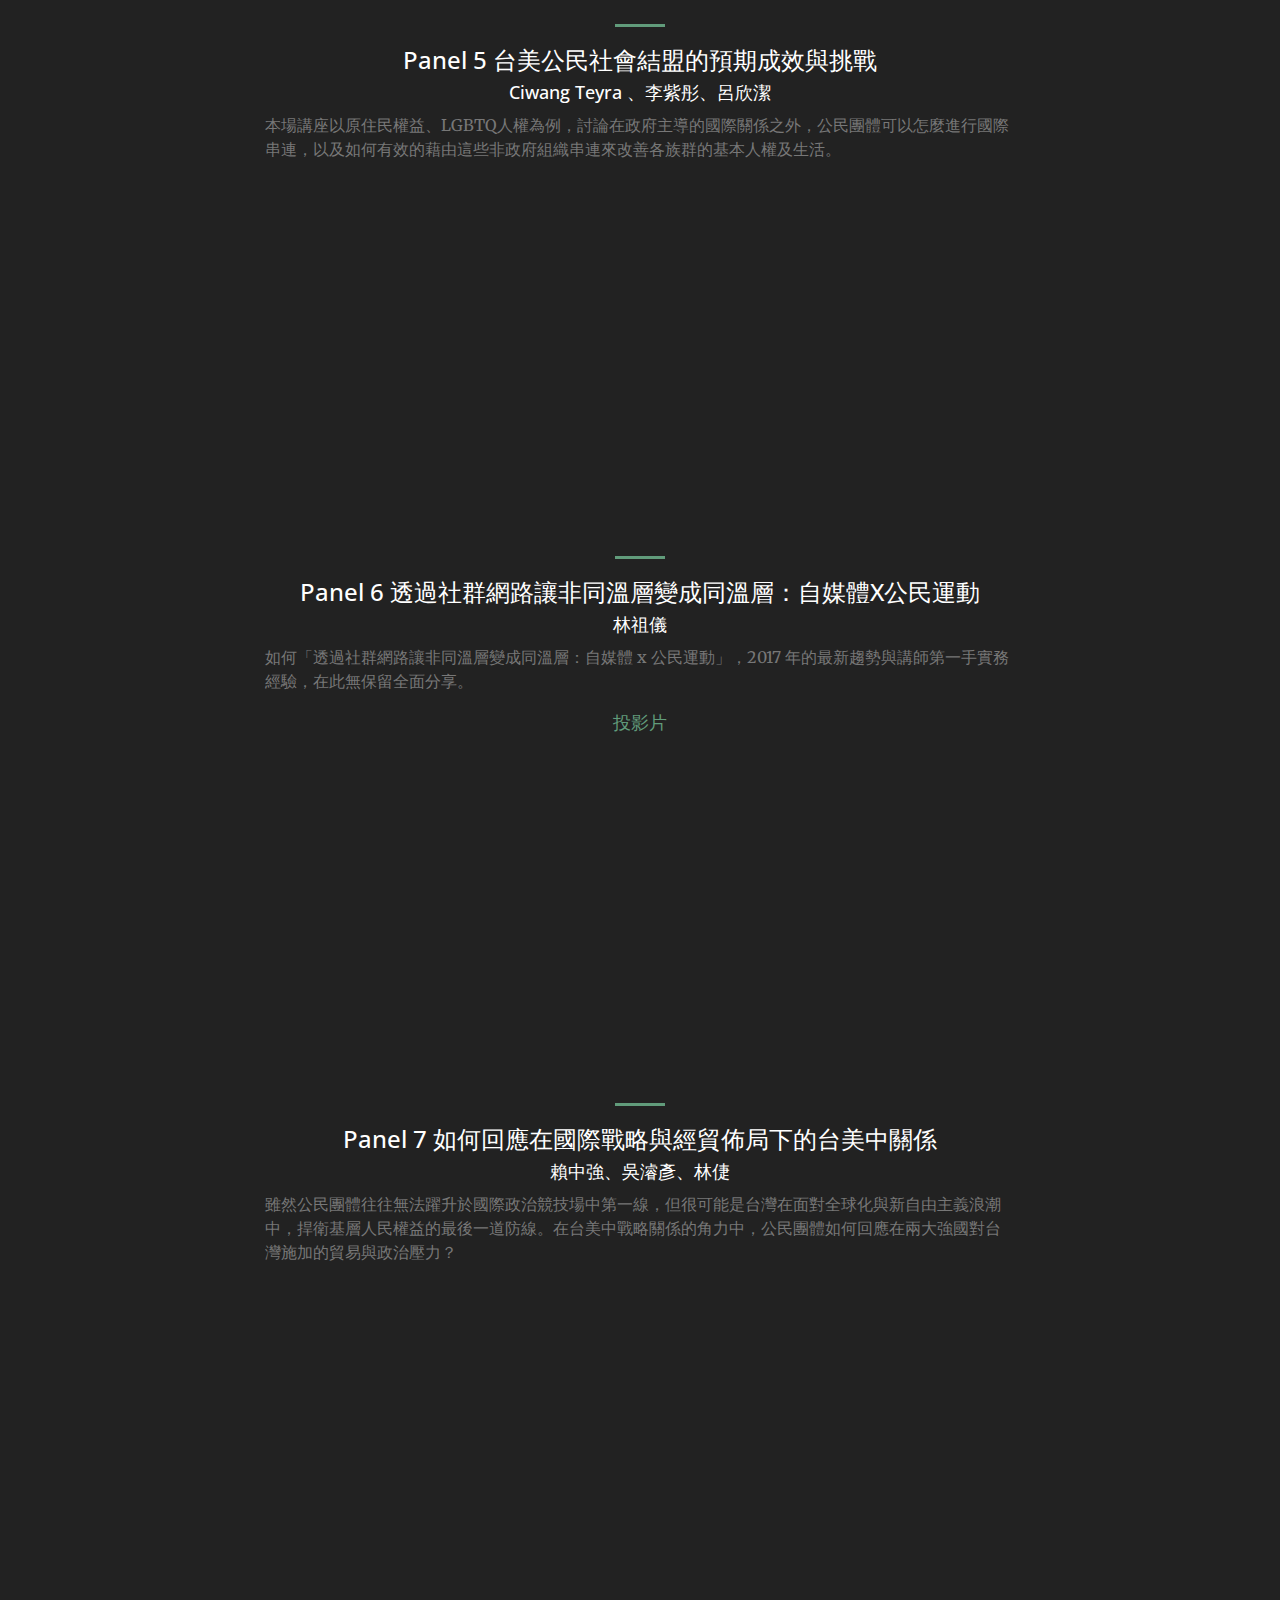
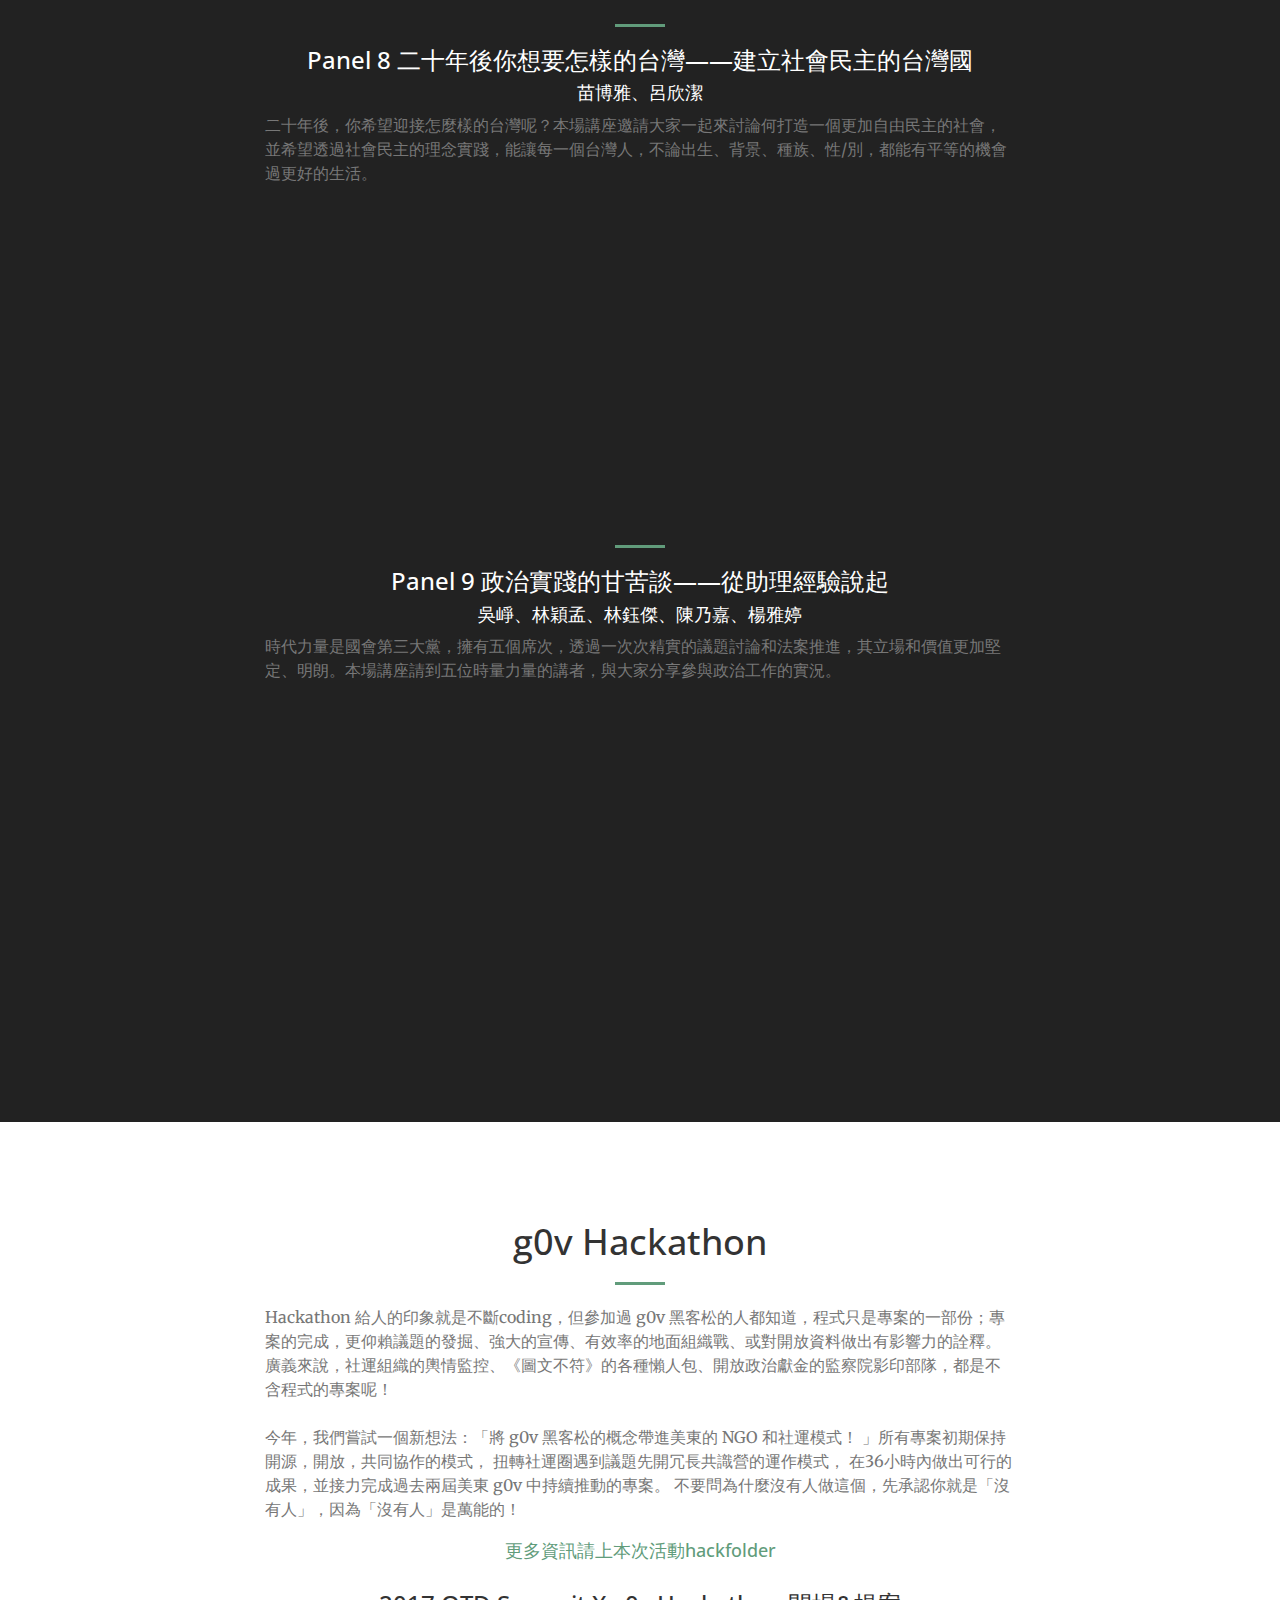
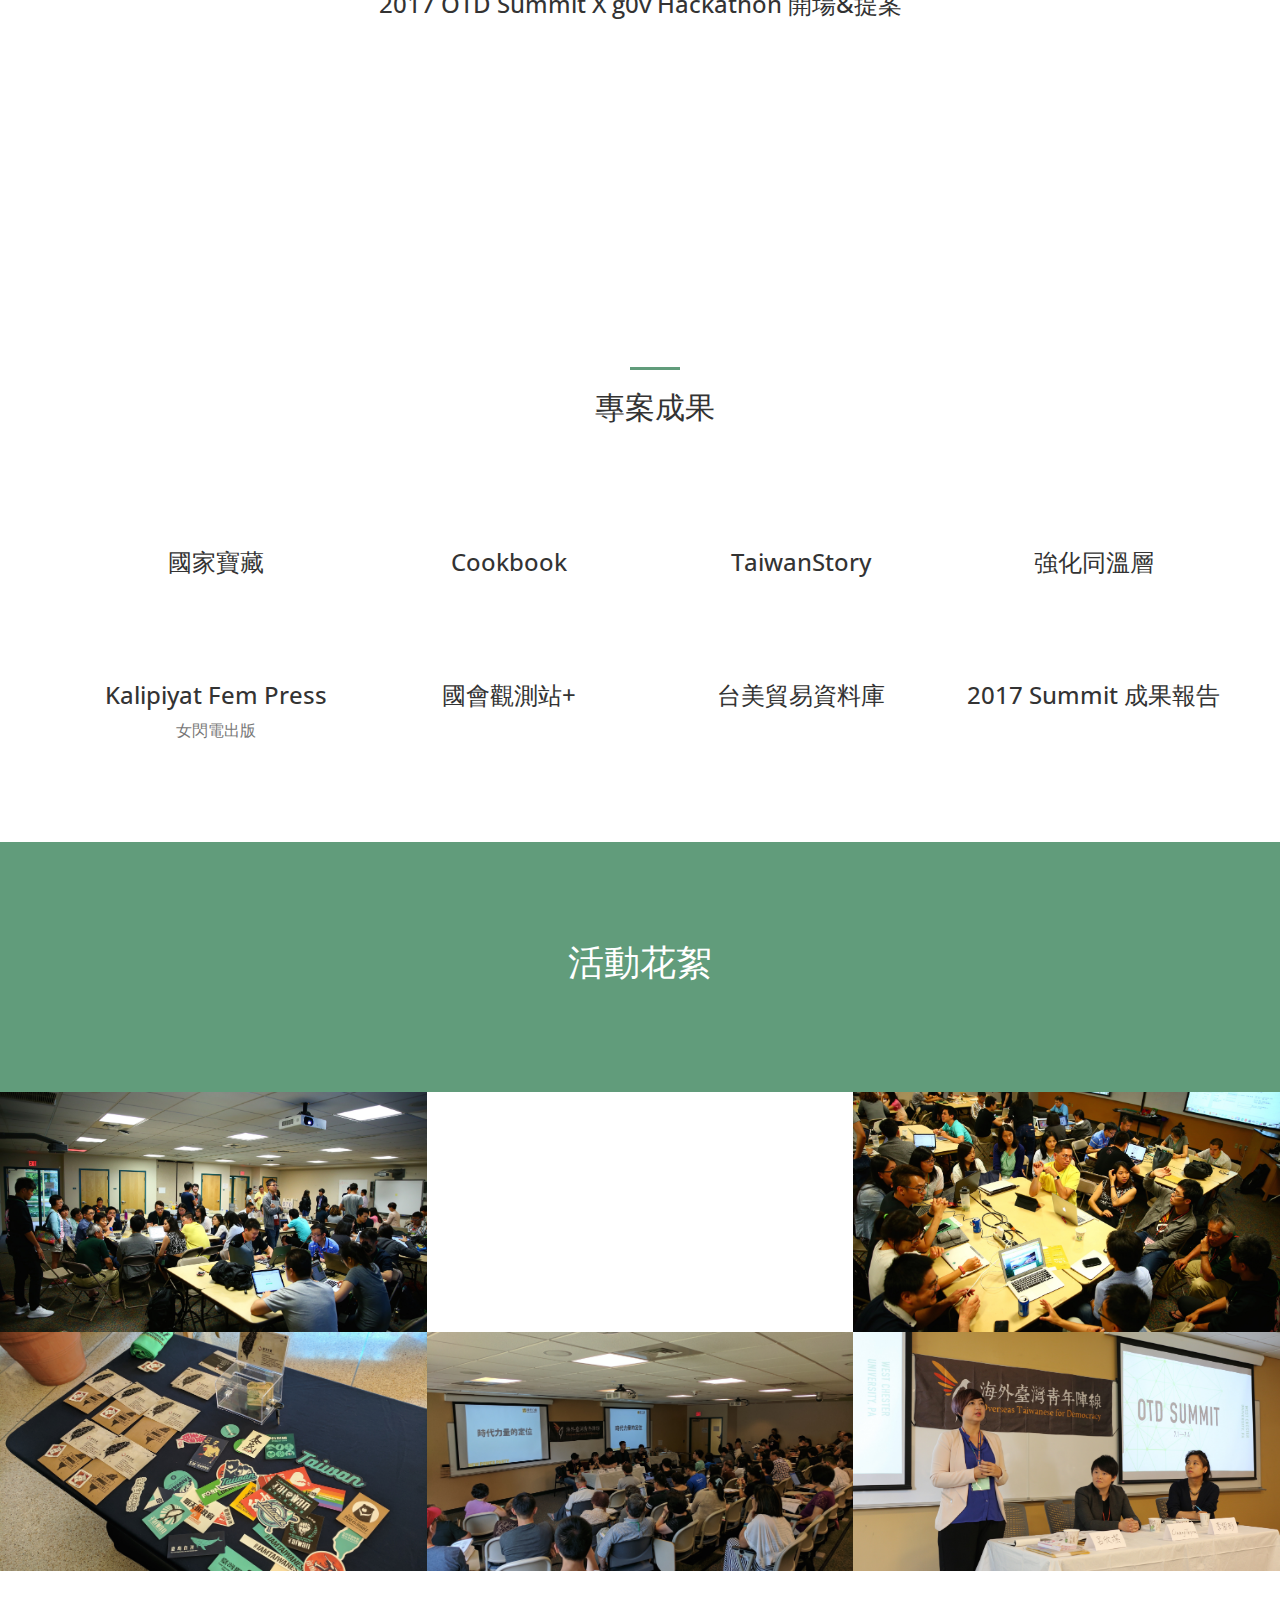
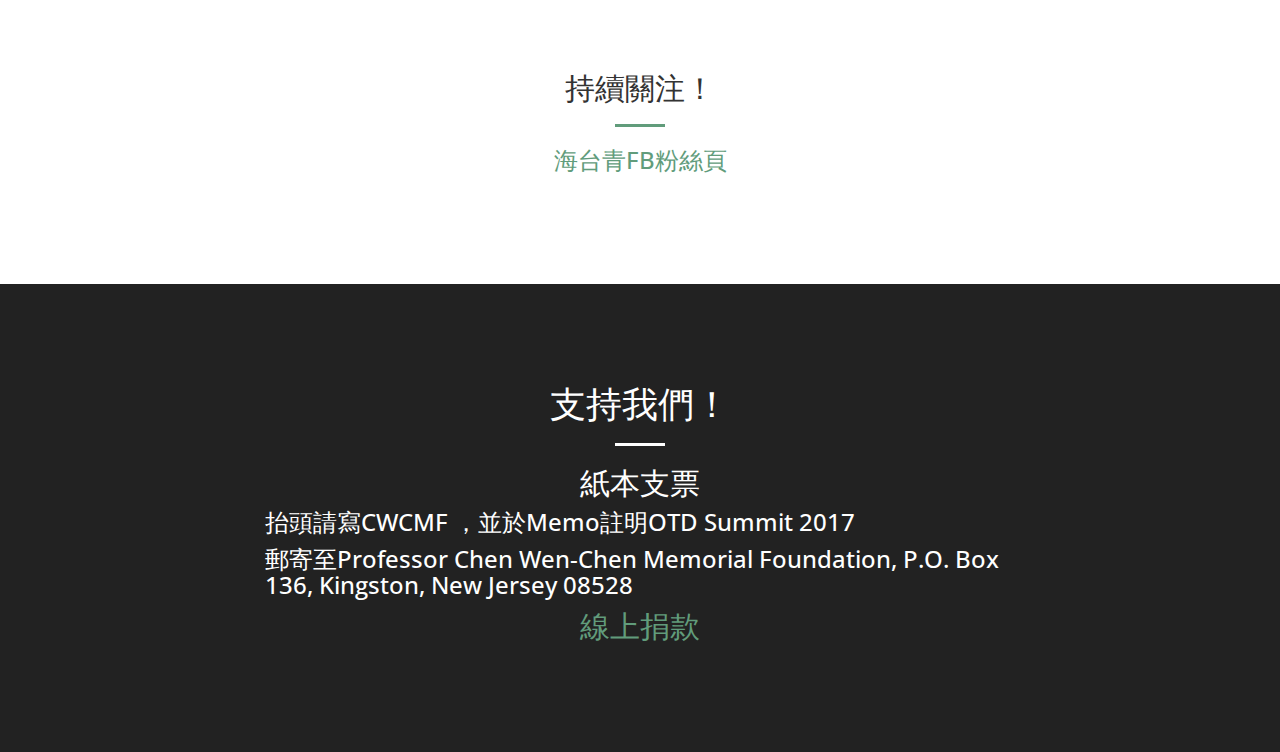
==== commit 82058dd2: "update slides" ====
--- a/2017otdsummit/index.html
+++ b/2017otdsummit/index.html
@@ -213,7 +213,7 @@
                     <h3 class="section-heading">Panel 1 讓美國媒體對台灣的敘述更貼近事實</h3>
                     <h4 class="section-heading">劉彥廷、杜荷洲</h4>
                     <p class="text-muted text-left">美國媒體對台灣的報導常常充滿誤解，有礙美國人正確了解台美中關係，並支持台灣。本場講座討論美國媒體報導台灣的模式以及背後的政治原因，並且從草根組織媒體關係經營的角度討論相應之道。</p>
-                    <h4 class="section-heading"><a href="2017otdsummit/img/0602_ED-OTD-Presentation.pdf" target="_blank">投影片</a></h4><br/>
+                    <h4 class="section-heading"><a href="slides/panel1.pdf" target="_blank">投影片</a></h4><br/>
                     <iframe src="https://www.facebook.com/plugins/video.php?href=https%3A%2F%2Fwww.facebook.com%2Foverseastaiwanesefordemocracy%2Fvideos%2F1688673914511237%2F&show_text=0&width=560" width="560" height="350" style="border:none;overflow:hidden" scrolling="no" frameborder="0" allowTransparency="true" allowFullScreen="true"></iframe>
                     <hr class="primary">
 
@@ -248,6 +248,7 @@
                     <h3 class="section-heading">Panel 6 透過社群網路讓非同溫層變成同溫層：自媒體X公民運動</h2>
                     <h4 class="section-heading">林祖儀</h4>
                     <p class="text-muted text-left">如何「透過社群網路讓非同溫層變成同溫層：自媒體 x 公民運動」，2017 年的最新趨勢與講師第一手實務經驗，在此無保留全面分享。</p>
+                    <h4 class="section-heading"><a href="slides/panel6.pdf" target="_blank">投影片</a></h4><br/>
                     <iframe src="https://www.facebook.com/plugins/video.php?href=https%3A%2F%2Fwww.facebook.com%2Foverseastaiwanesefordemocracy%2Fvideos%2F1688844701160825%2F&show_text=0&width=560" width="560" height="315" style="border:none;overflow:hidden" scrolling="no" frameborder="0" allowTransparency="true" allowFullScreen="true"></iframe>
                     <hr class="primary">
 
@@ -275,25 +276,35 @@
     </section>
 
 
-    <section  id="highlights">
+    <section  id="hackathon">
         <div class="container">
             <div class="row">
                 <div class="col-lg-8 col-lg-offset-2 text-center">
                     <h1 class="section-heading">g0v Hackathon</h1>
-                    <hr class="primary">
-
-                    <h2><a href="http://beta.hackfoldr.org/otd-hackathon/" target="_blank">Hackfolder</a></h2></br>
+
+                    <hr class="primary">
+                    
+                    <p class="text-muted text-left">Hackathon 給人的印象就是不斷coding，但參加過 g0v 黑客松的人都知道，程式只是專案的一部份；專案的完成，更仰賴議題的發掘、強大的宣傳、有效率的地面組織戰、或對開放資料做出有影響力的詮釋。廣義來說，社運組織的輿情監控、《圖文不符》的各種懶人包、開放政治獻金的監察院影印部隊，都是不含程式的專案呢！ 
+                    </br>
+                    </br>
+                    今年，我們嘗試一個新想法：「將 g0v 黑客松的概念帶進美東的 NGO 和社運模式！ 」所有專案初期保持開源，開放，共同協作的模式， 扭轉社運圈遇到議題先開冗長共識營的運作模式， 在36小時內做出可行的成果，並接力完成過去兩屆美東 g0v 中持續推動的專案。 不要問為什麼沒有人做這個，先承認你就是「沒有人」，因為「沒有人」是萬能的！</p>
+
+                    <h4><a href="http://beta.hackfoldr.org/otd-hackathon/" target="_blank">更多資訊請上本次活動hackfolder</a></h4></br>
+                    
+
+
                     
 
                     <h3 class="section-heading">2017 OTD Summit X g0v Hackathon 開場&提案</h2>
                     <iframe src="https://www.facebook.com/plugins/video.php?href=https%3A%2F%2Fwww.facebook.com%2Foverseastaiwanesefordemocracy%2Fvideos%2F1689046787807283%2F&show_text=0&width=560" width="560" height="315" style="border:none;overflow:hidden" scrolling="no" frameborder="0" allowTransparency="true" allowFullScreen="true"></iframe>
+
                 </div>
             </div>
             
             <div class="container">
             <div class="col-lg-8 col-lg-offset-2 text-center">
                 <hr class="primary">
-                <h2 class="section-heading">專案們</h2></br>
+                <h2 class="section-heading">專案成果</h2></br>
             </div>
             <div class="row">
                 <div class="col-lg-3 col-md-6 text-center">
@@ -339,7 +350,13 @@
                         <h3>台美貿易資料庫</h3>
                     </div>
                 </div>
-                
+                <div class="col-lg-3 col-md-6 text-center">
+                    <div class="service-box">
+                         <i class="fa fa-4x fa-diamond text-primary sr-icons"></i> 
+                        <h3>2017 Summit 成果報告</h3>
+                    </div>
+                </div>
+            
             </div>
         </div>
         </div>
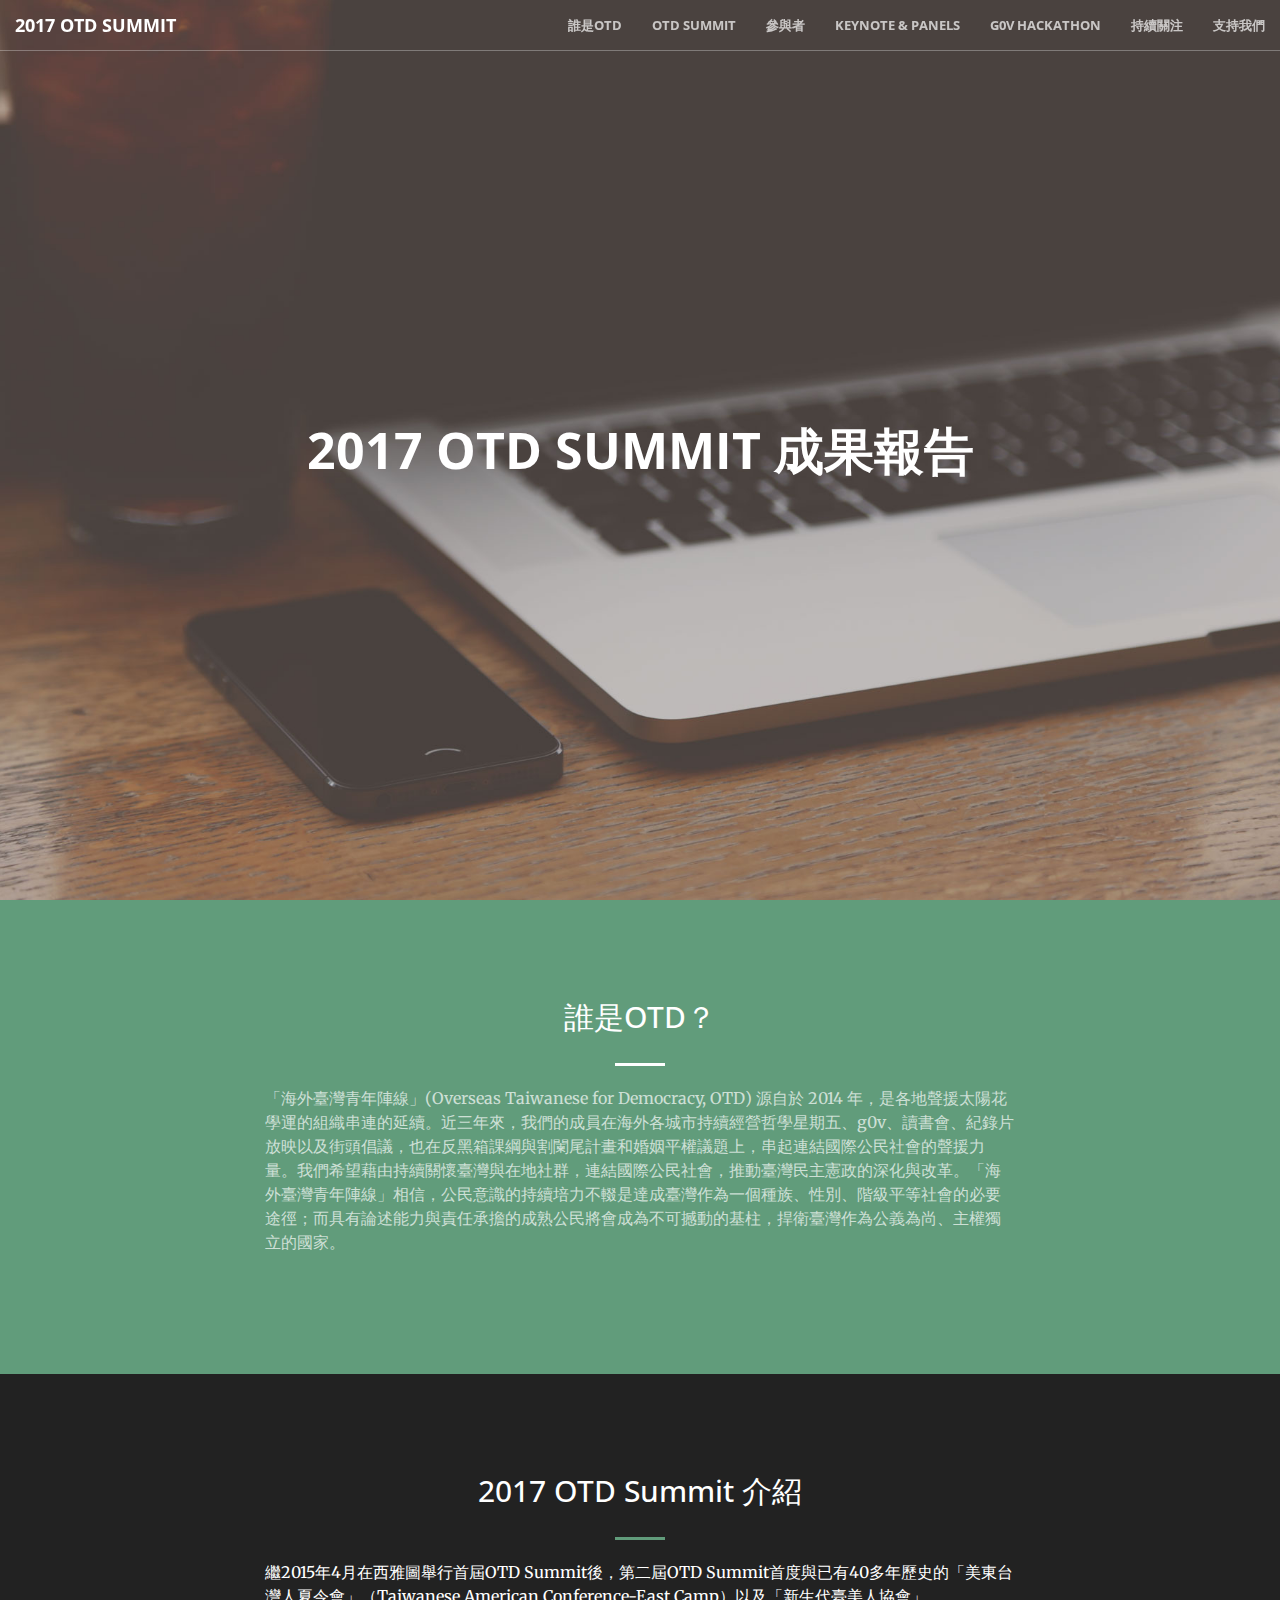
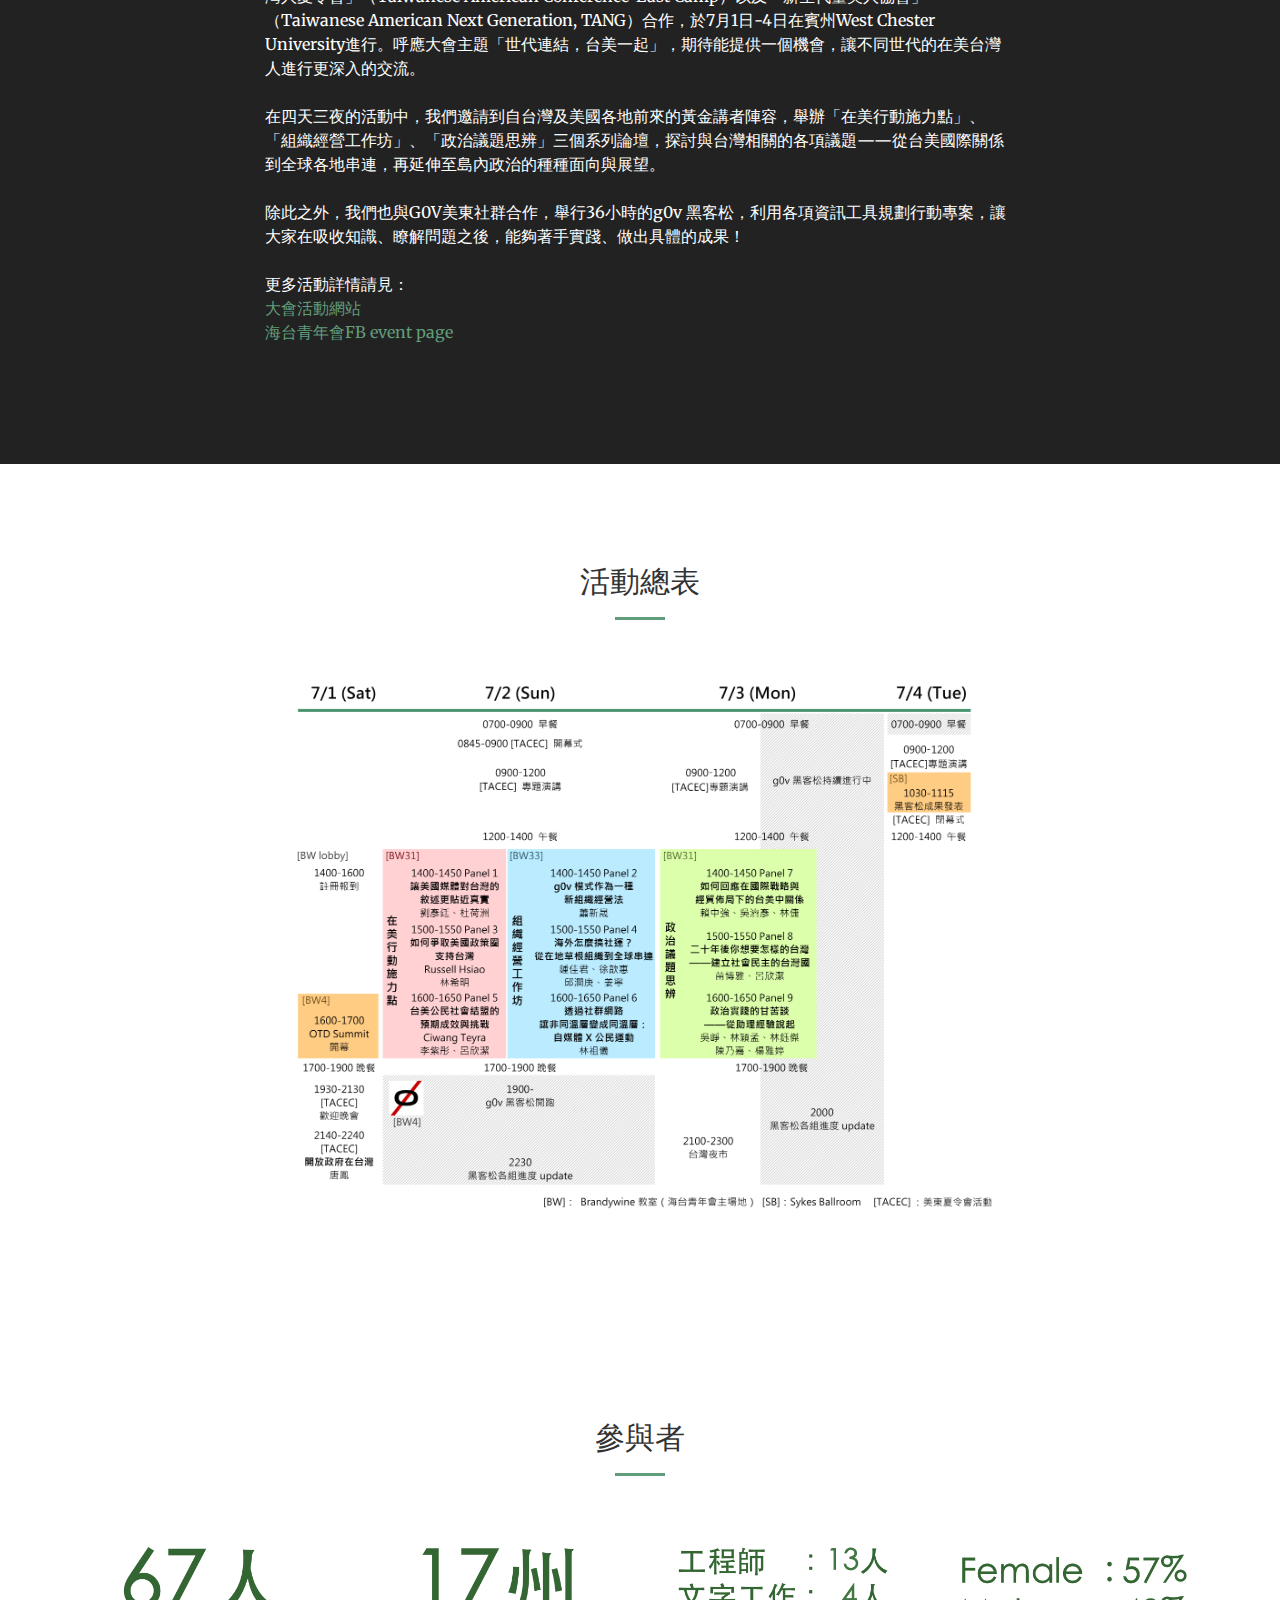
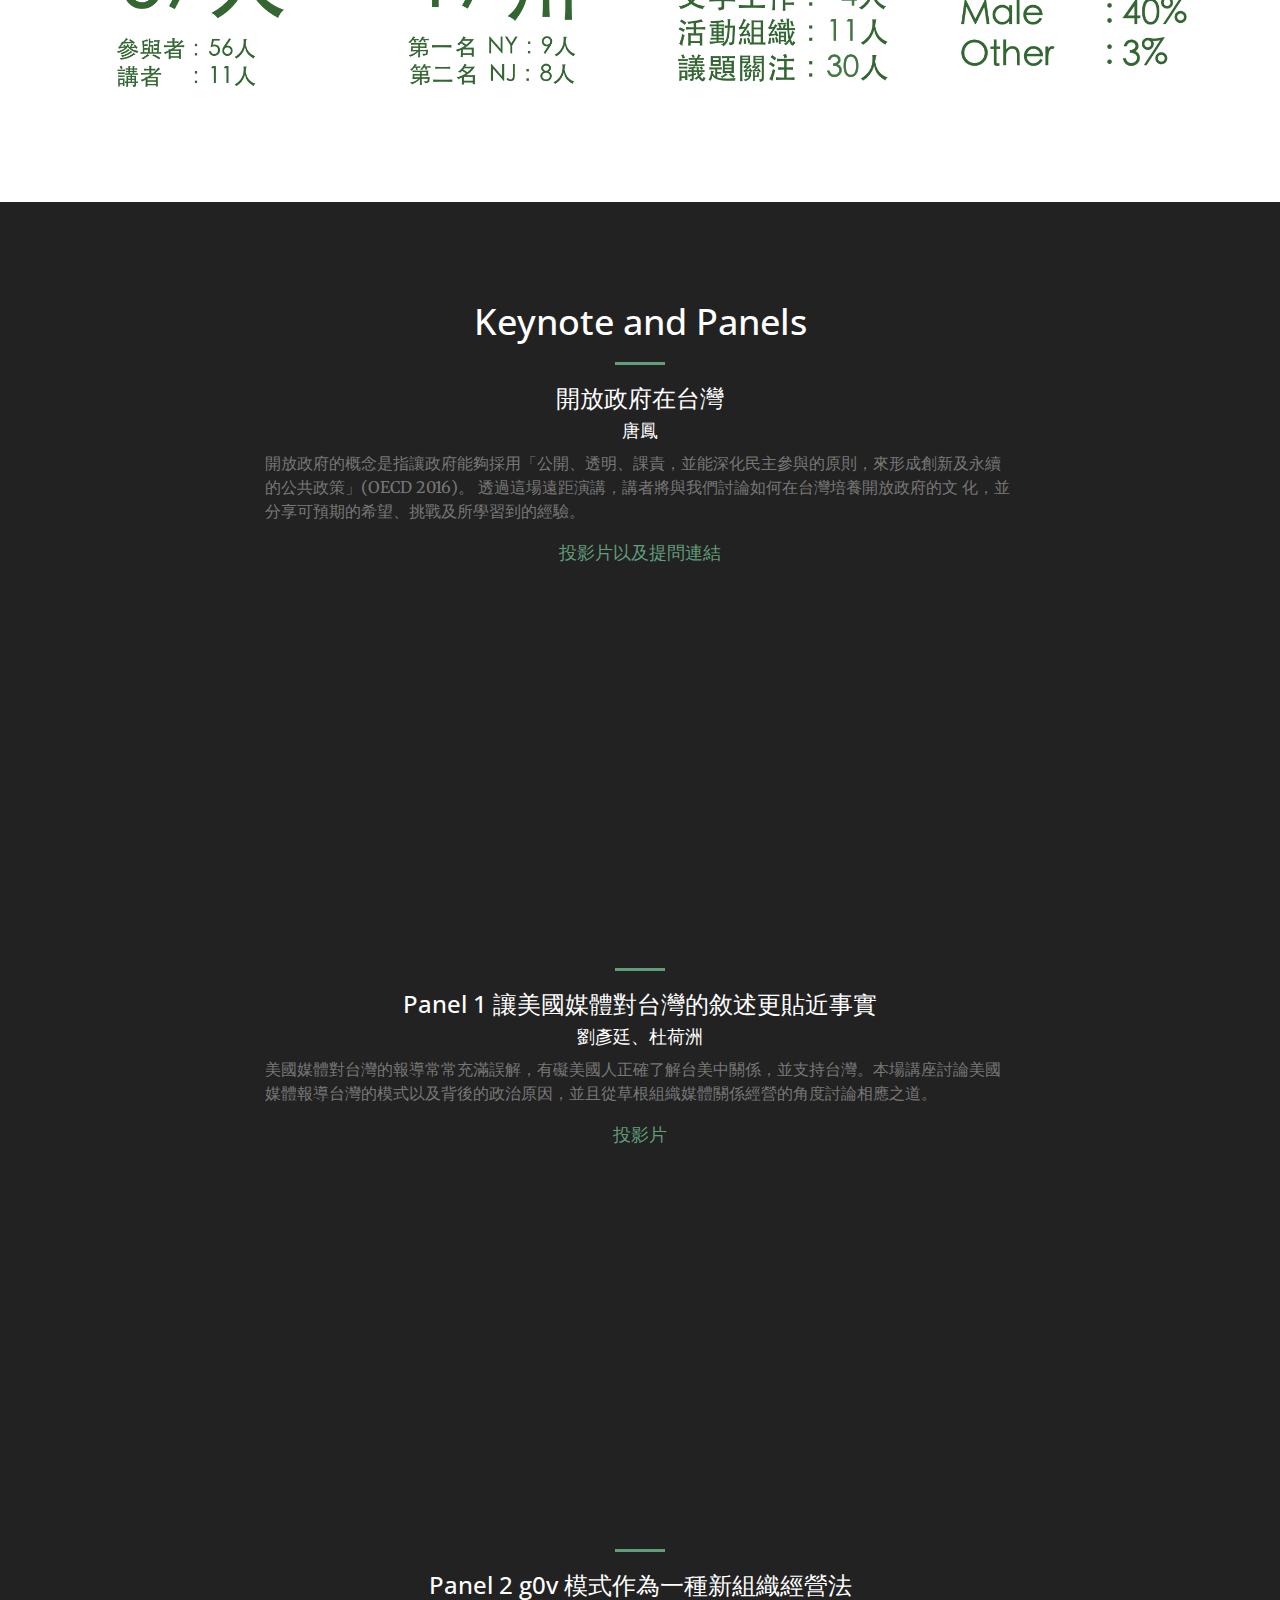
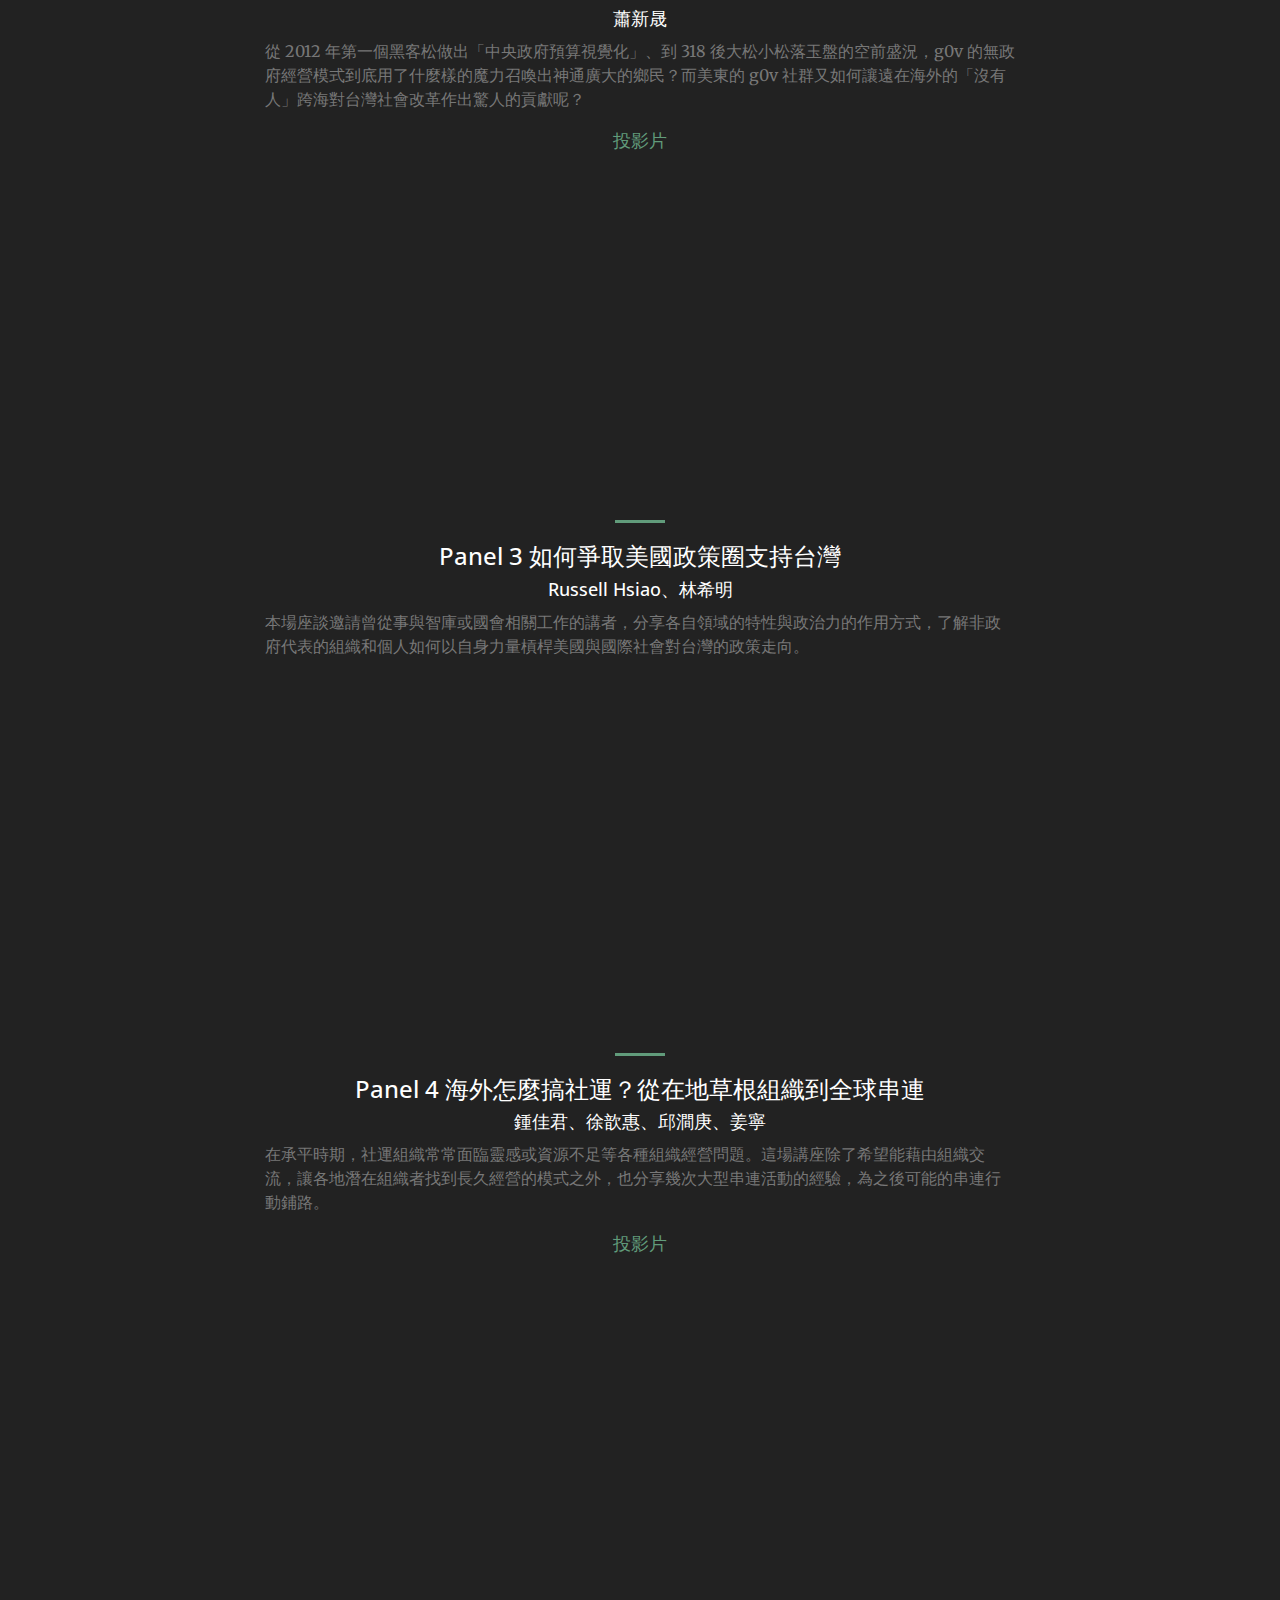
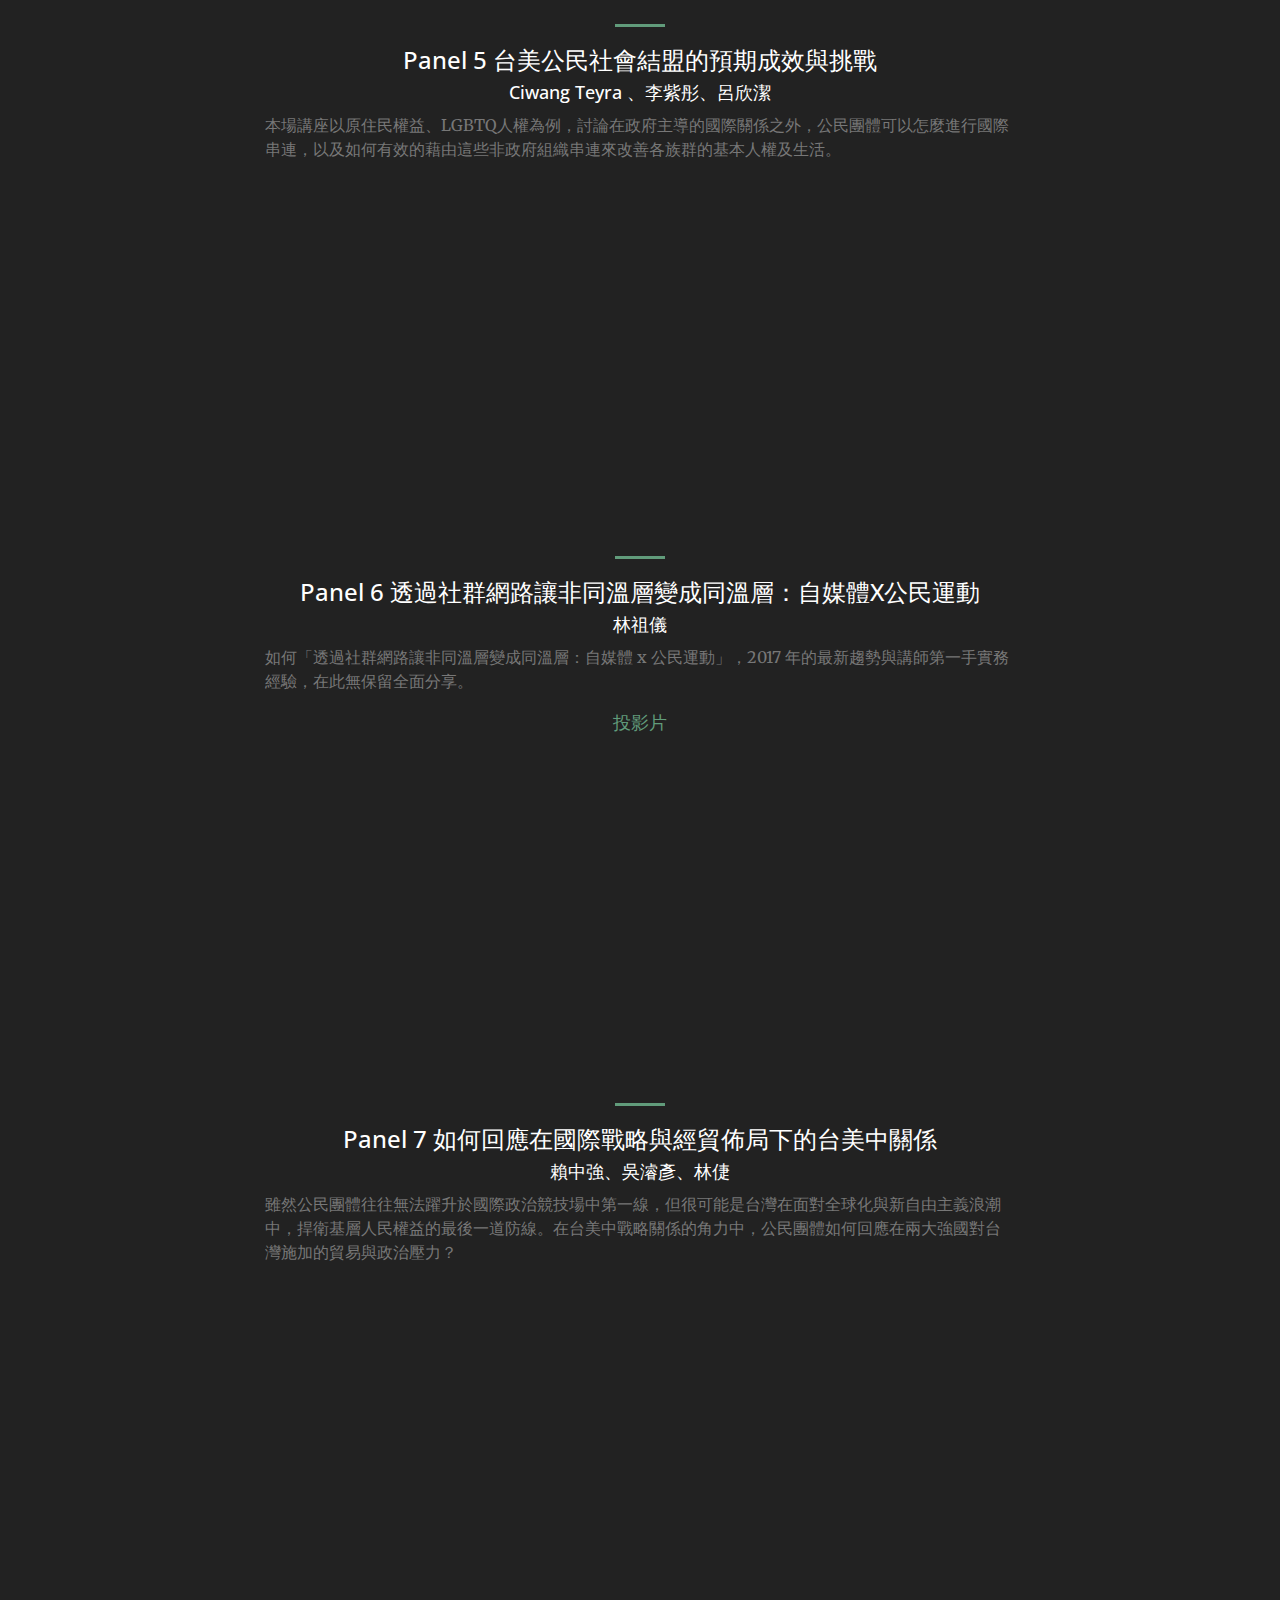
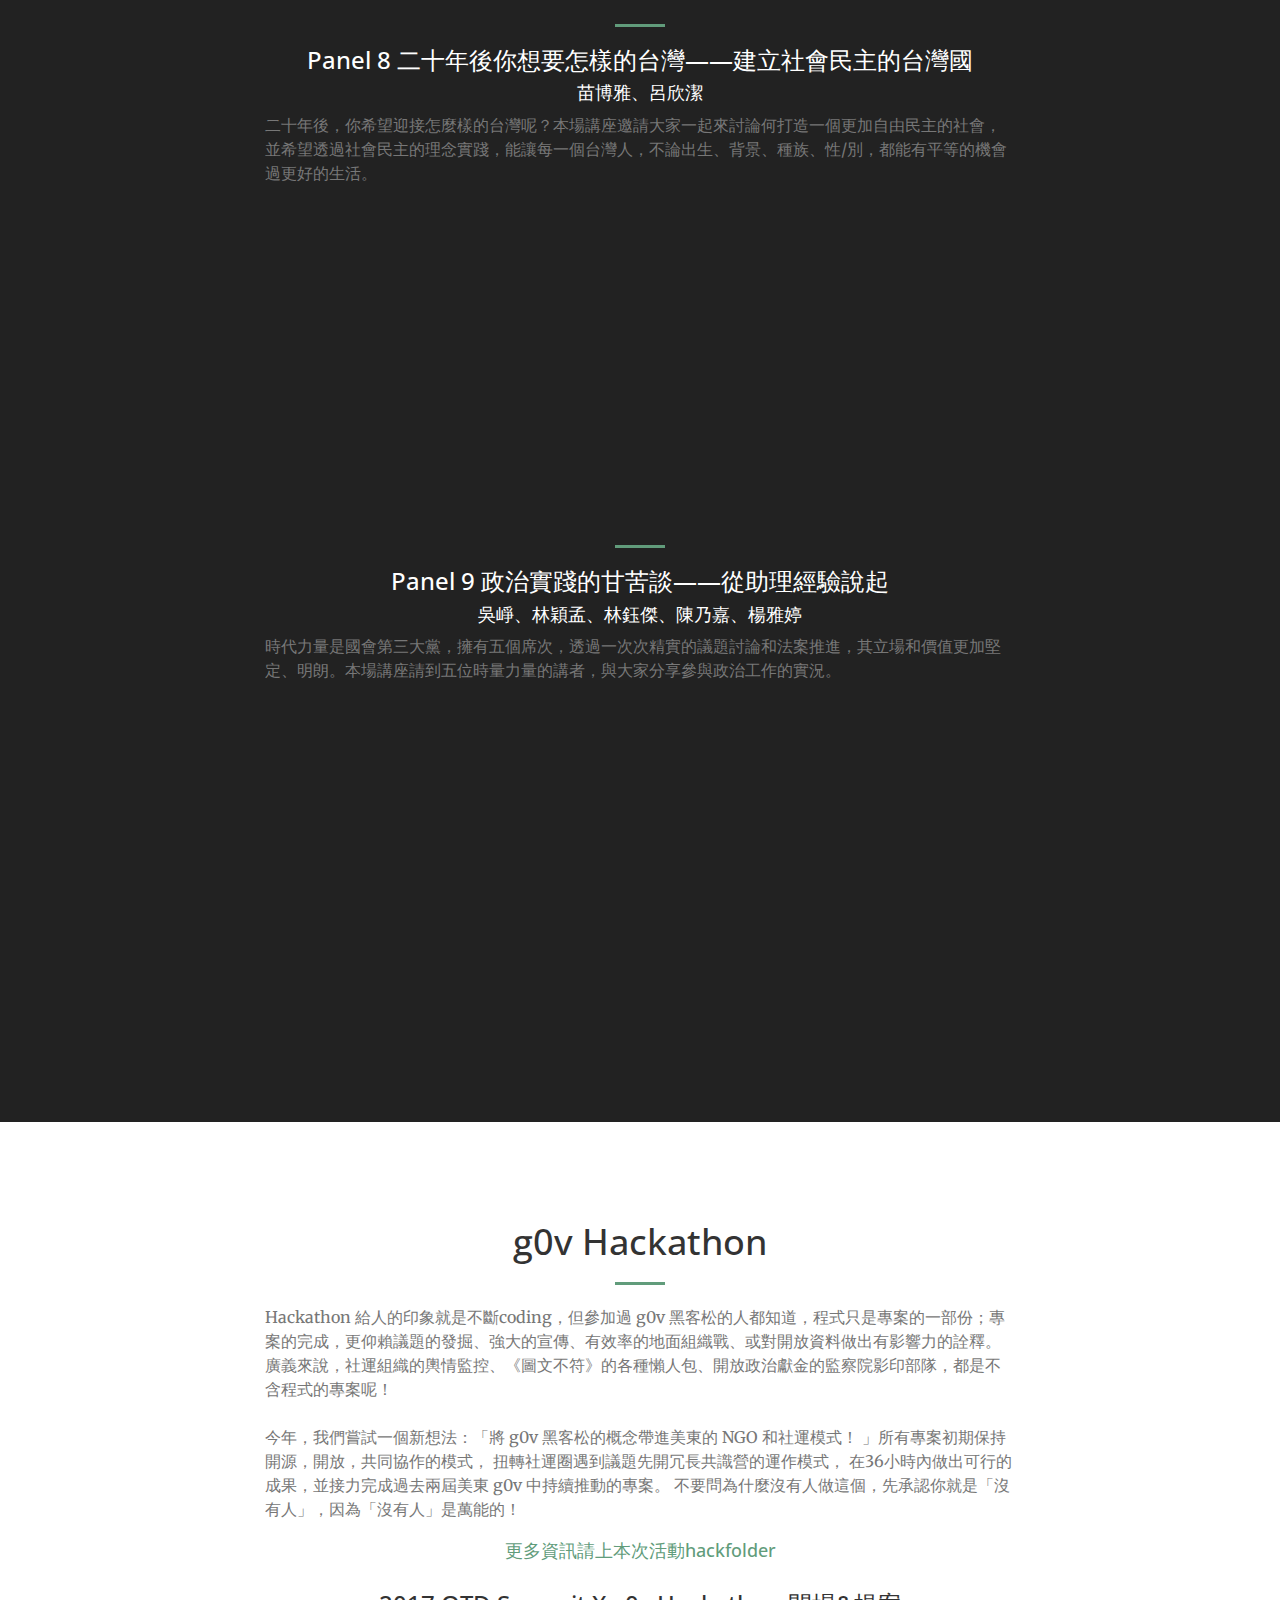
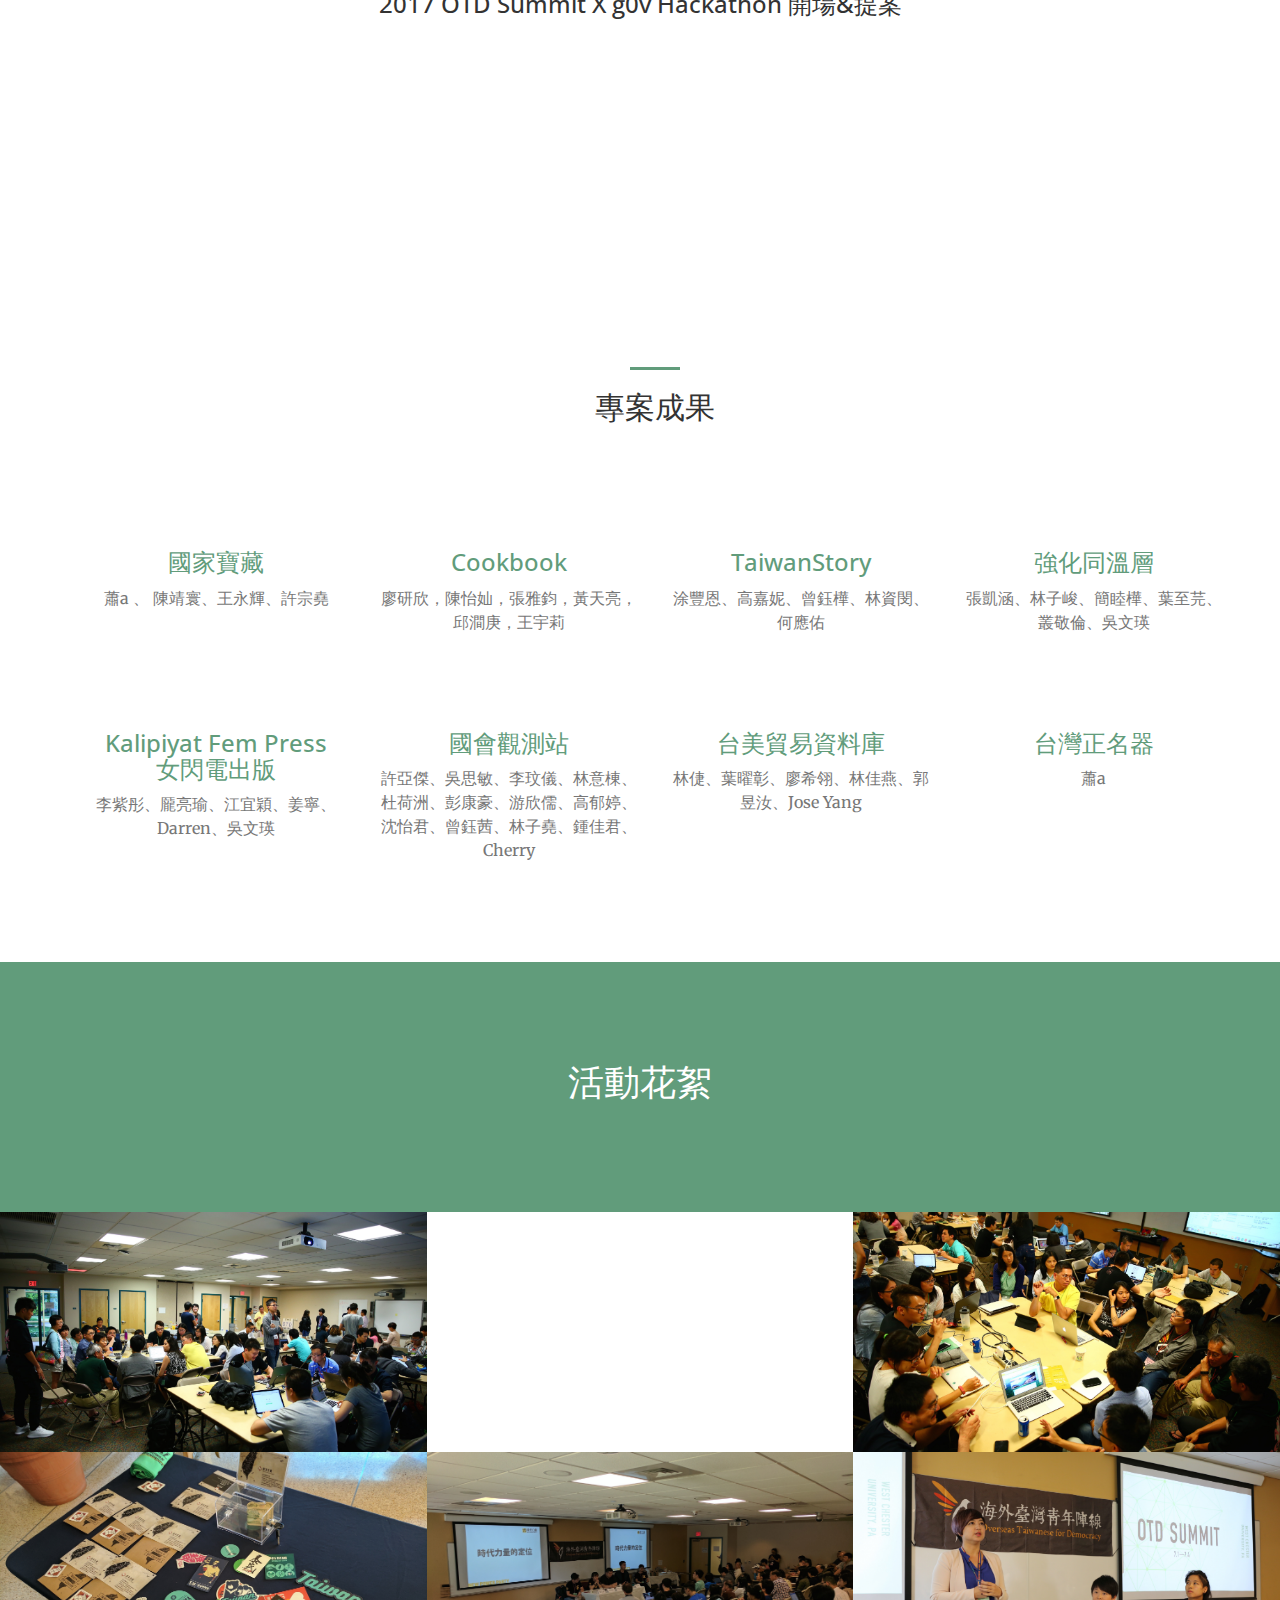
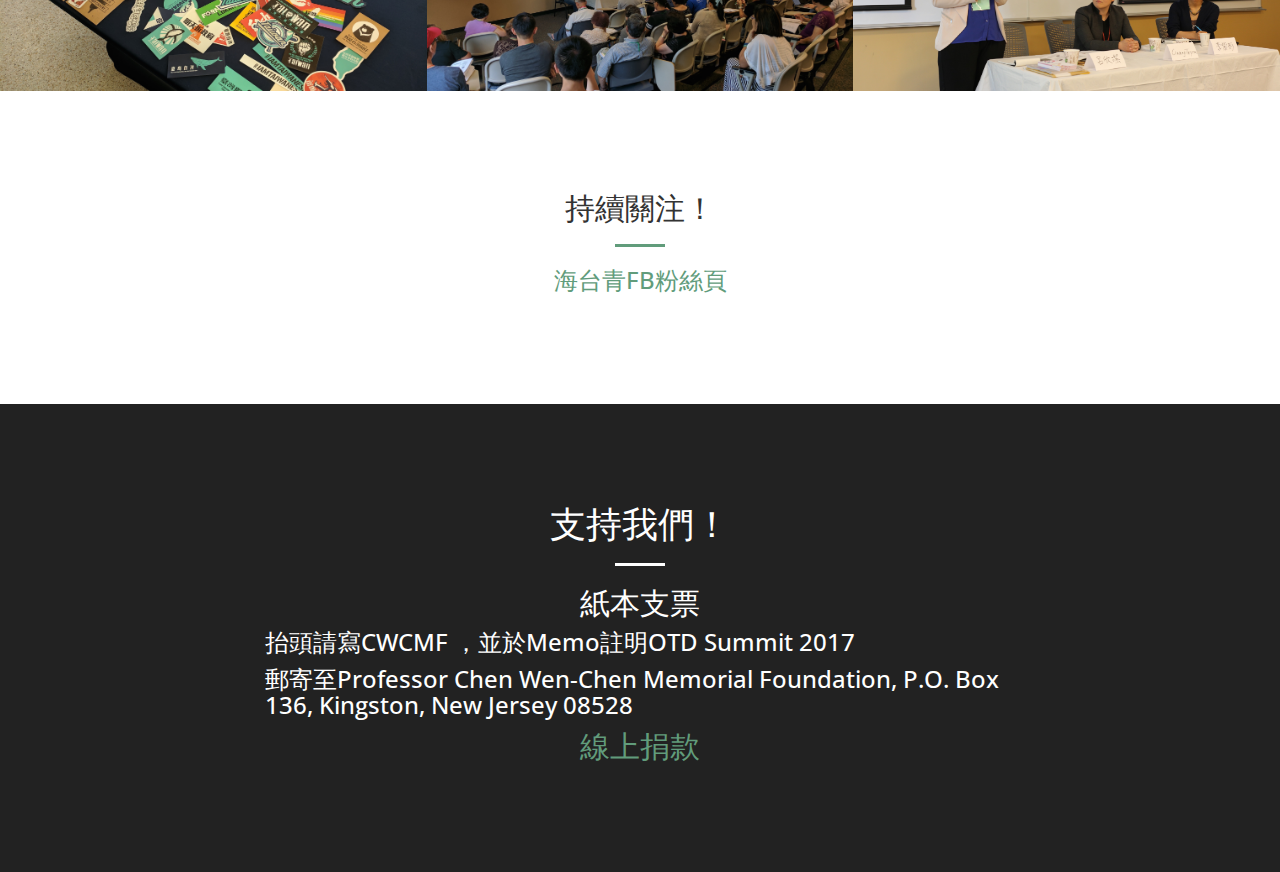
==== commit e152a6d5: "update" ====
--- a/2017otdsummit/index.html
+++ b/2017otdsummit/index.html
@@ -310,50 +310,57 @@
                 <div class="col-lg-3 col-md-6 text-center">
                     <div class="service-box">
                          <i class="fa fa-4x fa-diamond text-primary sr-icons"></i> 
-                        <h3>國家寶藏</h3>
+                        <h3><a href="http://beta.hackfoldr.org/national-treasures/" target="_blank">國家寶藏</a></h3>
+                        <p class="text-muted">蕭a 、 陳靖寰、王永輝、許宗堯</p>
                     </div>
                 </div>
                 <div class="col-lg-3 col-md-6 text-center">
                     <div class="service-box">
                          <i class="fa fa-4x fa-diamond text-primary sr-icons"></i> 
-                        <h3>Cookbook</h3>
+                        <h3><a href="https://hackmd.io/OwRgrCDMAswEYFoBscCGwHQJxwBwNVwDMBjBAUyTABMjcqAGEkVIA===?view" target="_blank">Cookbook</a></h3>
+                        <p class="text-muted">廖研欣，陳怡奾，張雅鈞，黃天亮，邱澗庚，王宇莉</p>
                     </div>
                 </div>
                 <div class="col-lg-3 col-md-6 text-center">
                     <div class="service-box">
                          <i class="fa fa-4x fa-diamond text-primary sr-icons"></i> 
-                        <h3>TaiwanStory</h3>
+                        <h3><a href="https://taiwanstoryblog.wordpress.com/" target="_blank">TaiwanStory</a></h3>
+                        <p class="text-muted">涂豐恩、高嘉妮、曾鈺樺、林資閔、何應佑</p>
                     </div>
                 </div>
                 <div class="col-lg-3 col-md-6 text-center">
                     <div class="service-box">
                          <i class="fa fa-4x fa-diamond text-primary sr-icons"></i> 
-                        <h3>強化同溫層</h3>
+                        <h3><a href="https://vansonlin.github.io/StratosphereEnhancer/" target="_blank">強化同溫層</a></h3>
+                        <p class="text-muted">張凱涵、林子峻、簡睦樺、葉至芫、叢敬倫、吳文瑛</p>
+                    </div>
+                </div>
+                <div class="col-lg-3 col-md-6 text-center">
+                    <div class="service-box">
+                        <i class="fa fa-4x fa-diamond text-primary sr-icons"></i> 
+                        <h3><a href="https://hackmd.io/CwQw7ATAnAplUFoBmBmArEhwBGBjADAlGNmgrhNgIxoAmAbMEtk0A===" target="_blank">Kalipiyat Fem Press </br> 女閃電出版</a></h3>
+                        <p class="text-muted">李紫彤、龎亮瑜、江宜穎、姜寧、Darren、吳文瑛</p>
+                    </div>
+                </div>
+                <div class="col-lg-3 col-md-6 text-center">
+                    <div class="service-box">
+                        <i class="fa fa-4x fa-diamond text-primary sr-icons"></i> 
+                        <h3><a href="https://hackmd.io/BwJgjARmICYgtABgKwFNXwCxgGYDZ4BDATgHZD4dDTjDlEBmQ4RVIA==?view" target="_blank">國會觀測站</a></h3>
+                        <p class="text-muted">許亞傑、吳思敏、李玟儀、林意棟、杜荷洲、彭康豪、游欣儒、高郁婷、沈怡君、曾鈺茜、林子堯、鍾佳君、Cherry</p>
+                    </div>
+                </div>
+                <div class="col-lg-3 col-md-6 text-center">
+                    <div class="service-box">
+                        <i class="fa fa-4x fa-diamond text-primary sr-icons"></i> 
+                        <h3><a href="https://docs.google.com/document/d/1mFpxZiWUKBvQ7l0hh6SmG18D_VxCfh85qRWoT8VYPWI/edit" target="_blank">台美貿易資料庫</a></h3>
+                        <p class="text-muted">林倢、葉曜彰、廖希翎、林佳燕、郭昱汝、Jose Yang</p>
                     </div>
                 </div>
                 <div class="col-lg-3 col-md-6 text-center">
                     <div class="service-box">
                          <i class="fa fa-4x fa-diamond text-primary sr-icons"></i> 
-                        <h3>Kalipiyat Fem Press</h3>
-                        <p class="text-muted">女閃電出版</p>
-                    </div>
-                </div>
-                <div class="col-lg-3 col-md-6 text-center">
-                    <div class="service-box">
-                         <i class="fa fa-4x fa-diamond text-primary sr-icons"></i> 
-                        <h3>國會觀測站+</h3>
-                    </div>
-                </div>
-                <div class="col-lg-3 col-md-6 text-center">
-                    <div class="service-box">
-                         <i class="fa fa-4x fa-diamond text-primary sr-icons"></i> 
-                        <h3>台美貿易資料庫</h3>
-                    </div>
-                </div>
-                <div class="col-lg-3 col-md-6 text-center">
-                    <div class="service-box">
-                         <i class="fa fa-4x fa-diamond text-primary sr-icons"></i> 
-                        <h3>2017 Summit 成果報告</h3>
+                        <h3><a href="https://github.com/chena/kiminonawa-web" target="_blank">台灣正名器</a></h3>
+                        <p class="text-muted">蕭a</p>
                     </div>
                 </div>
             
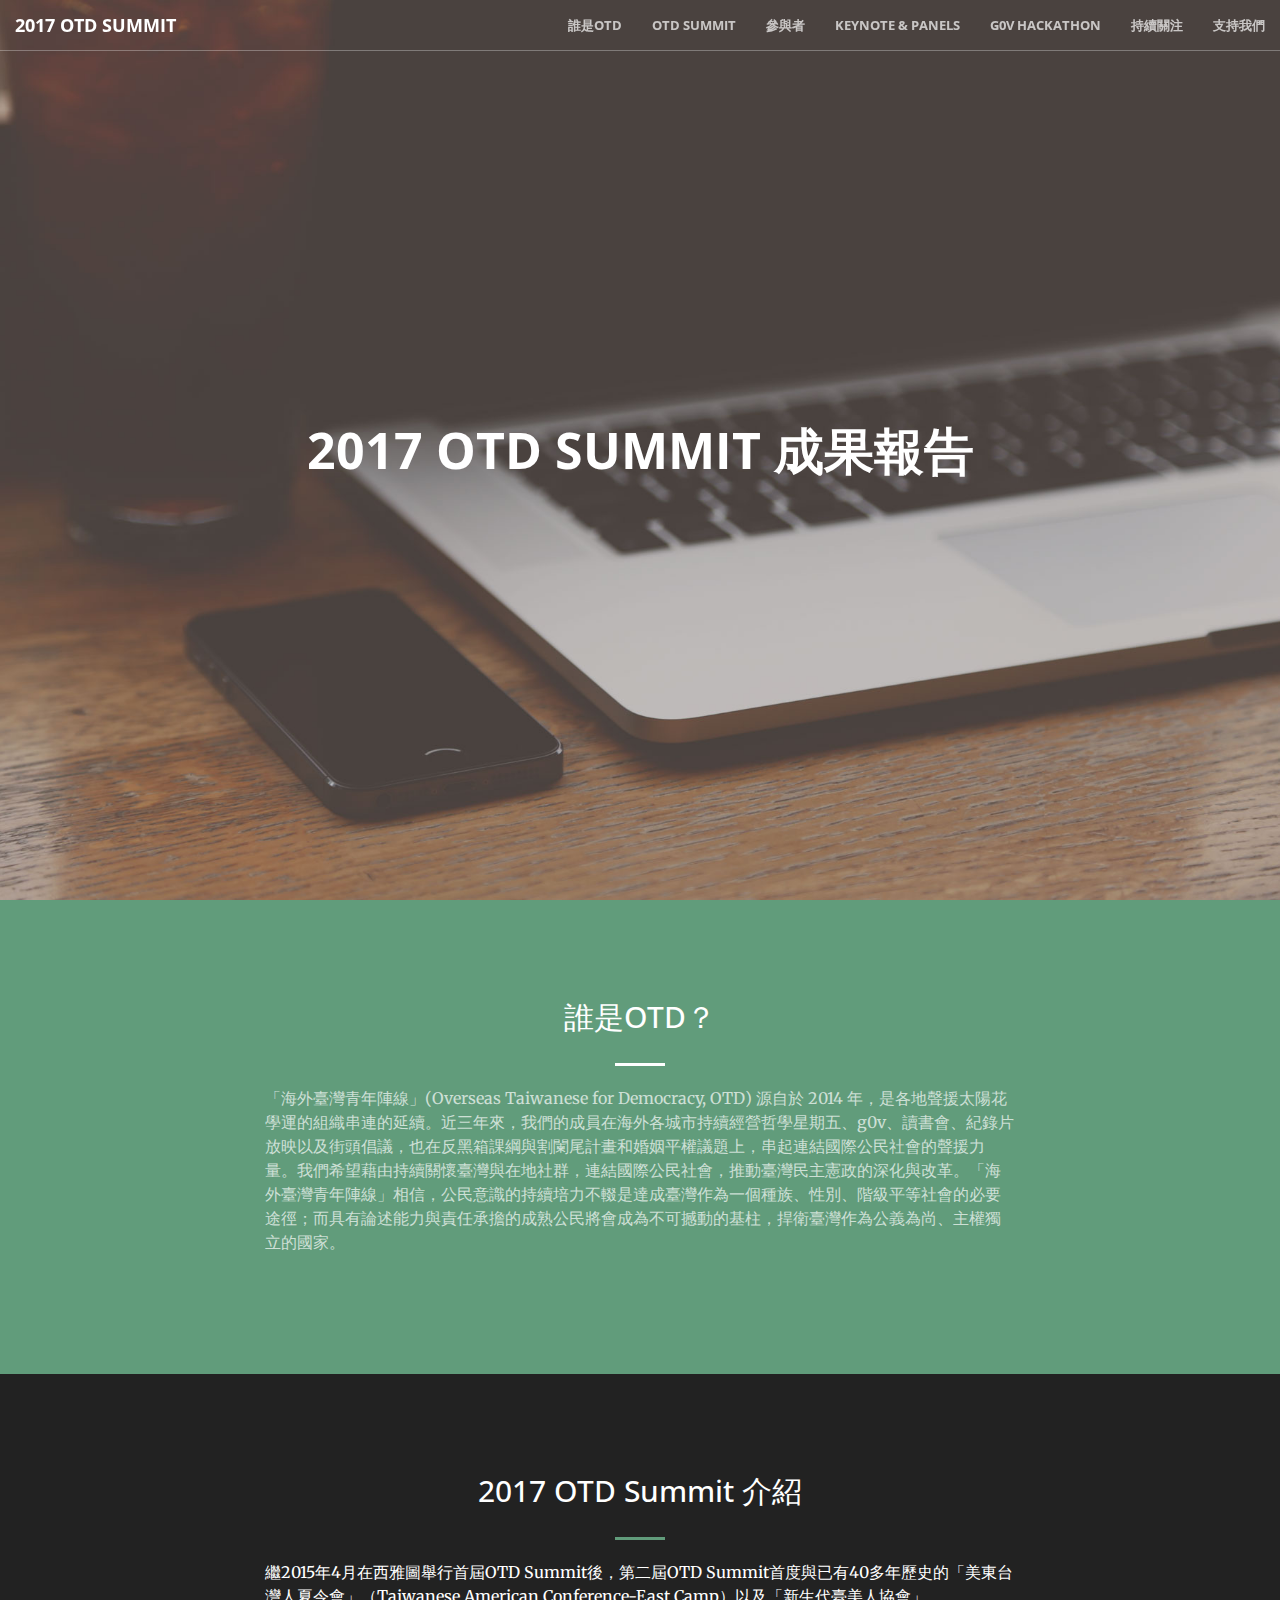
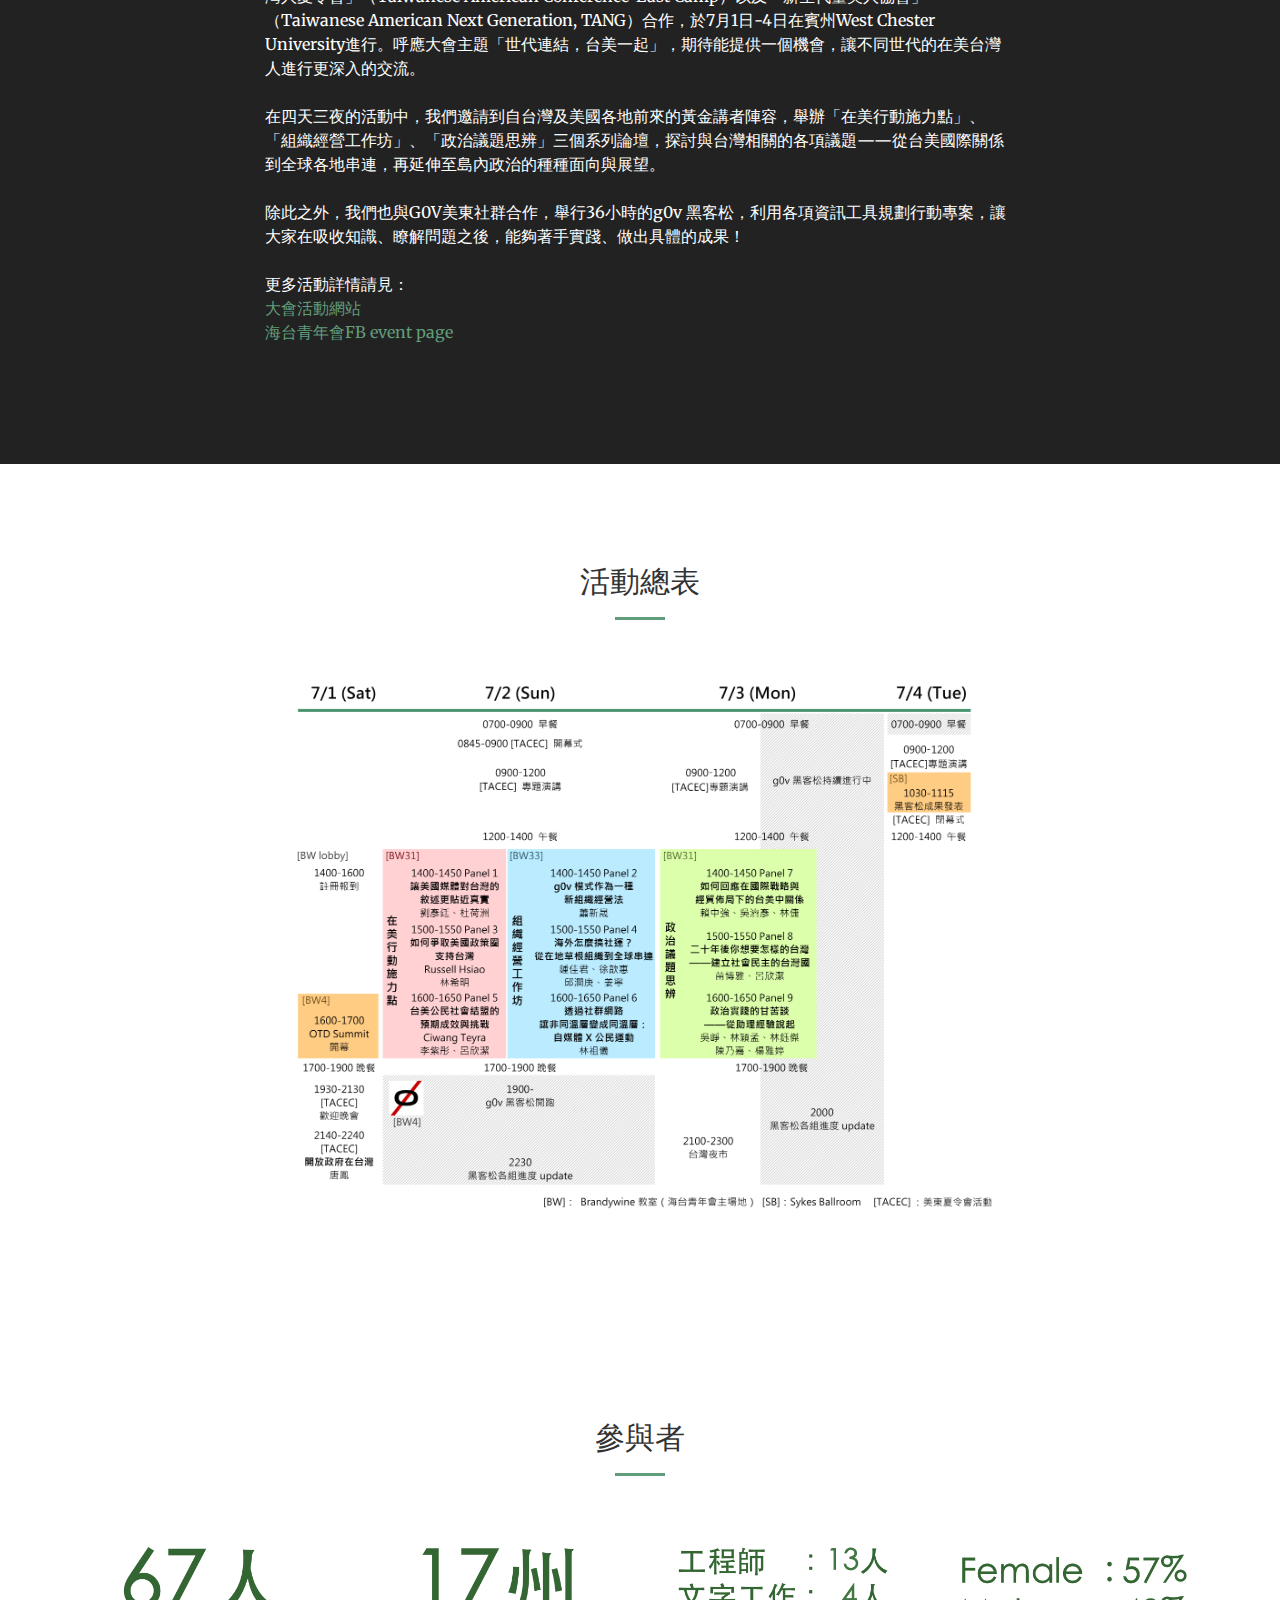
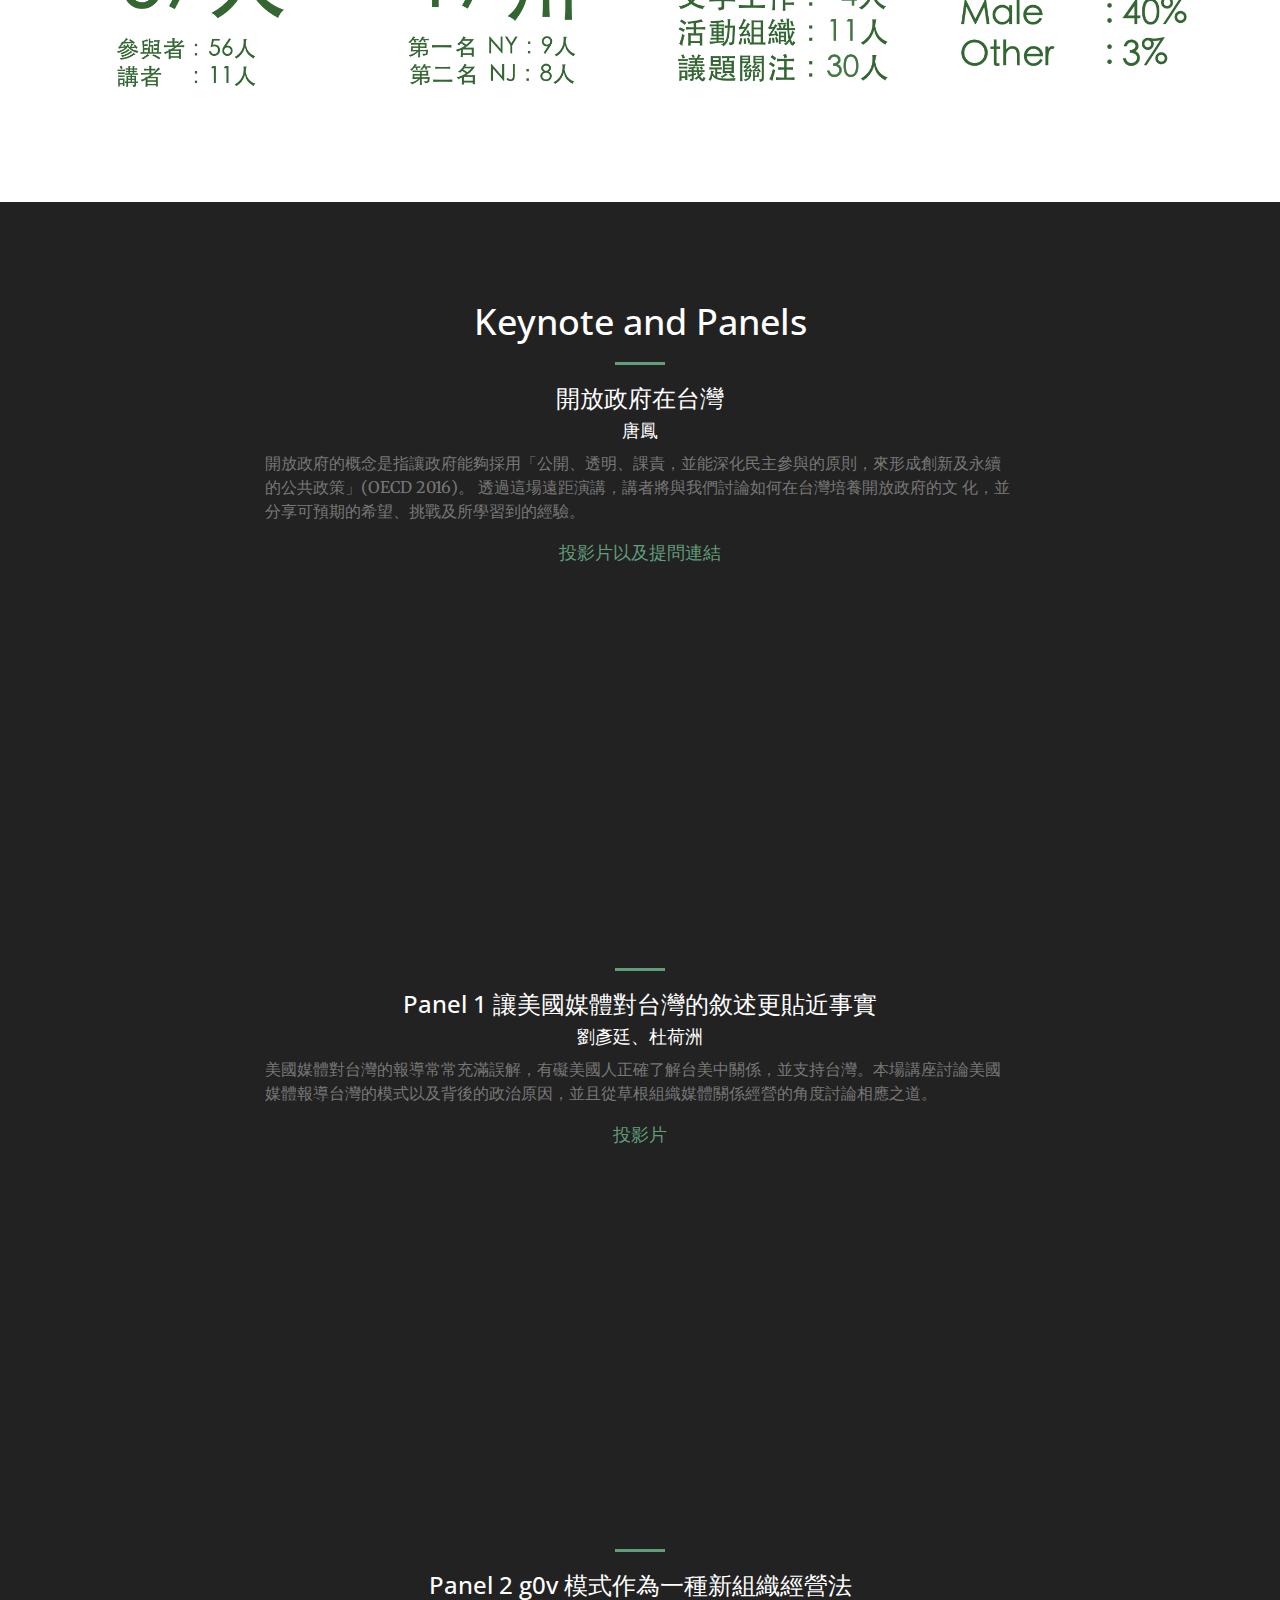
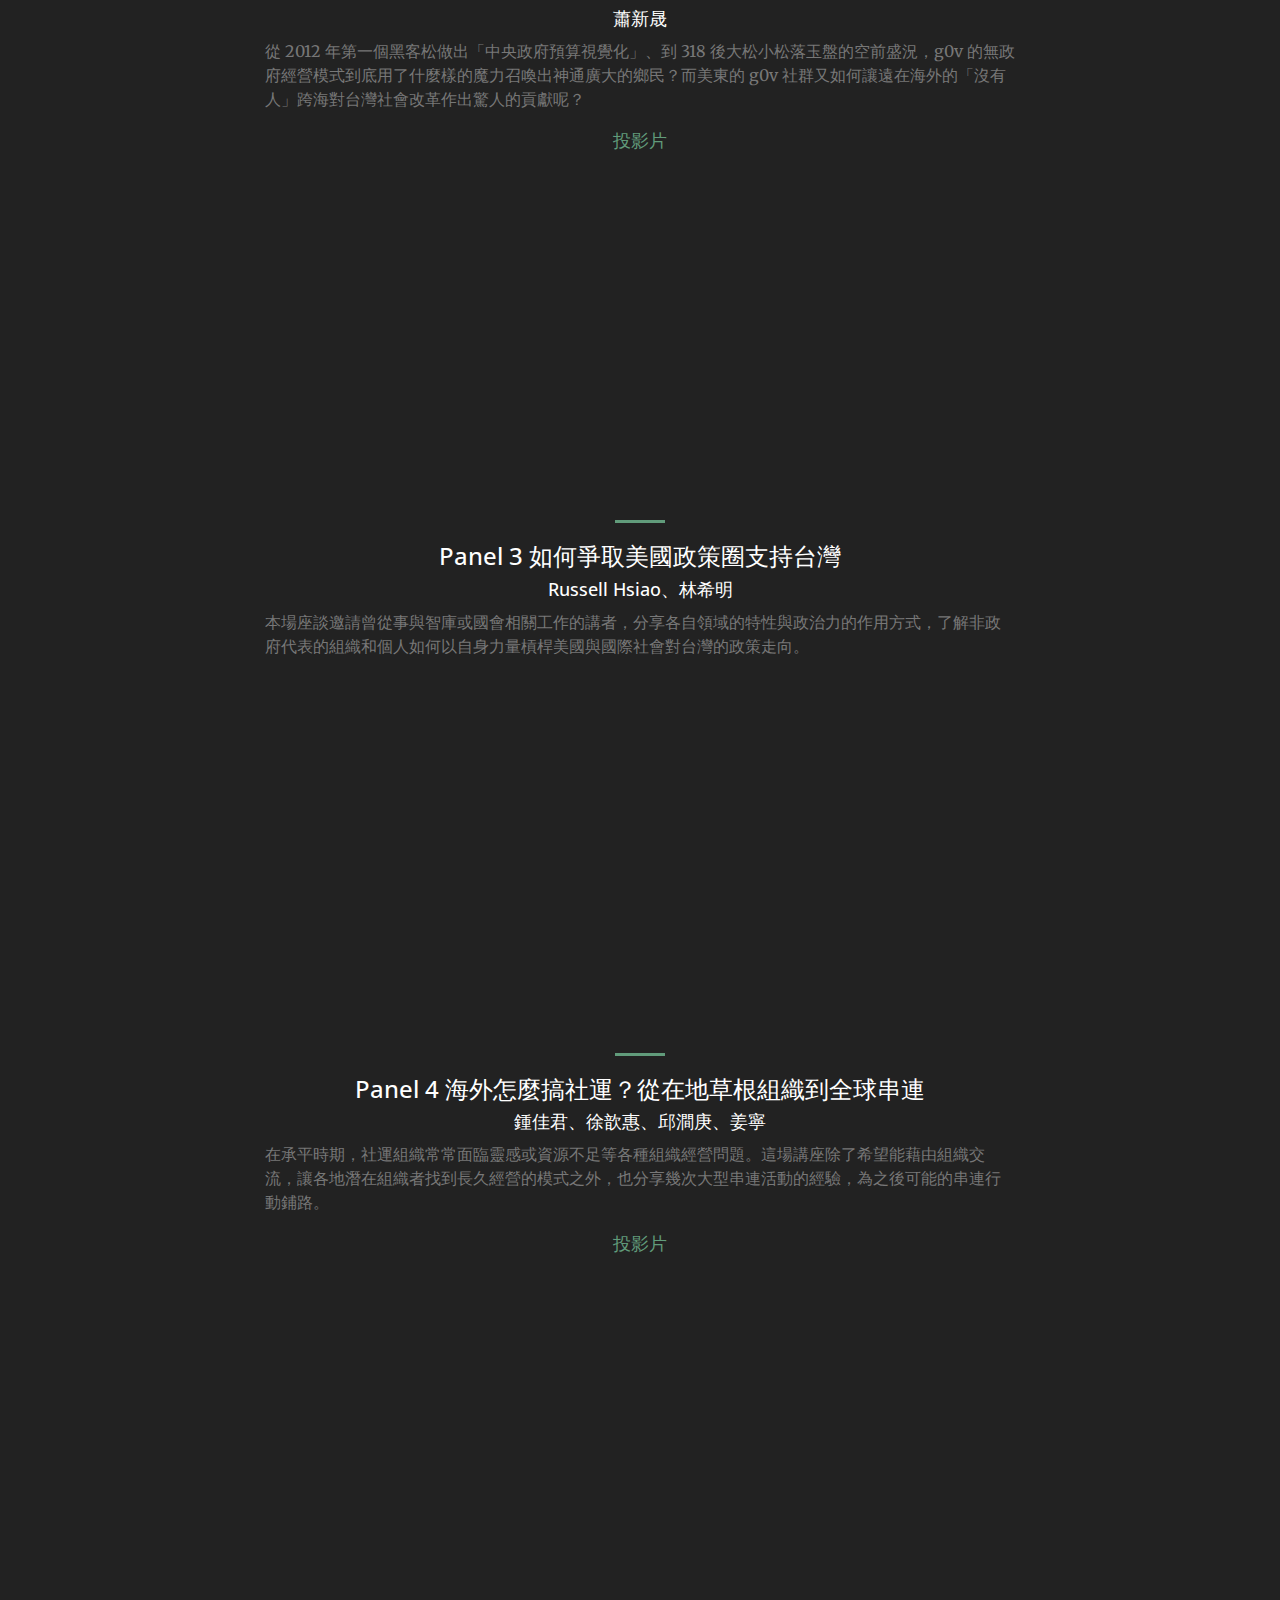
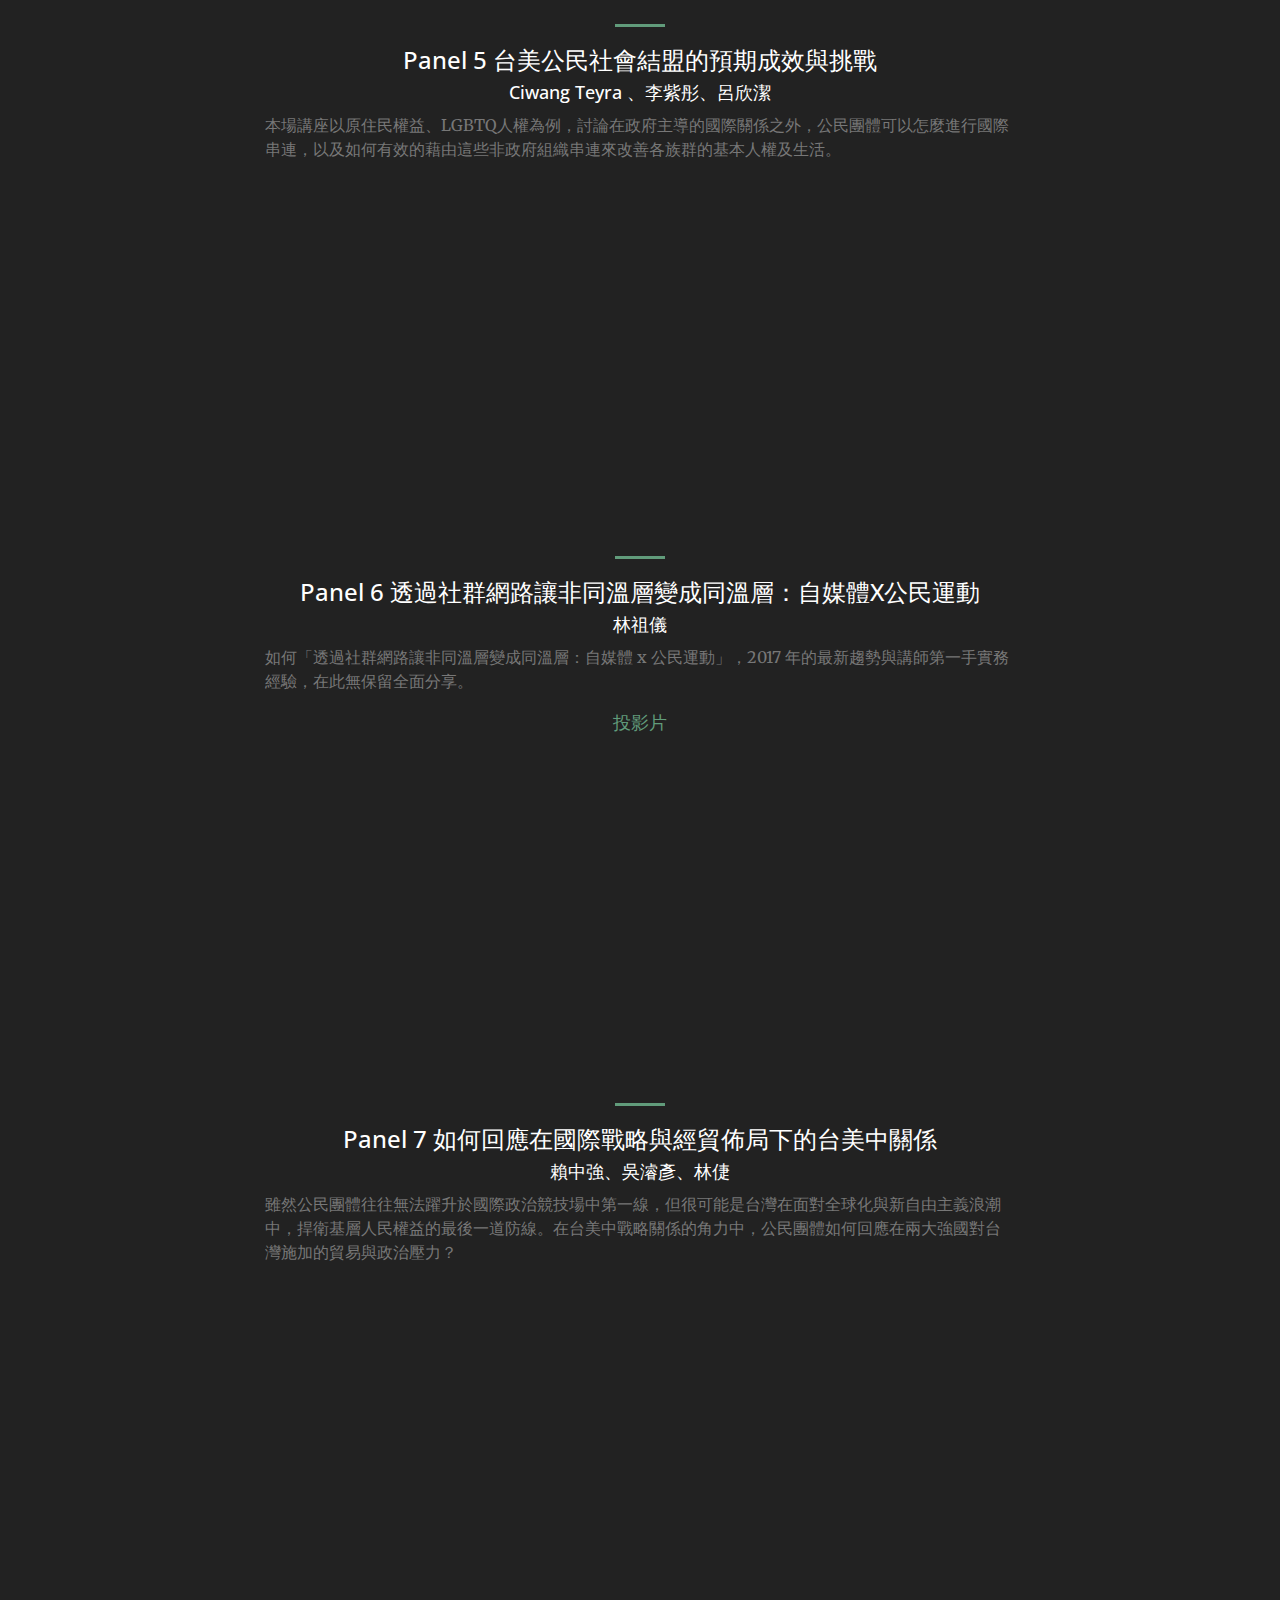
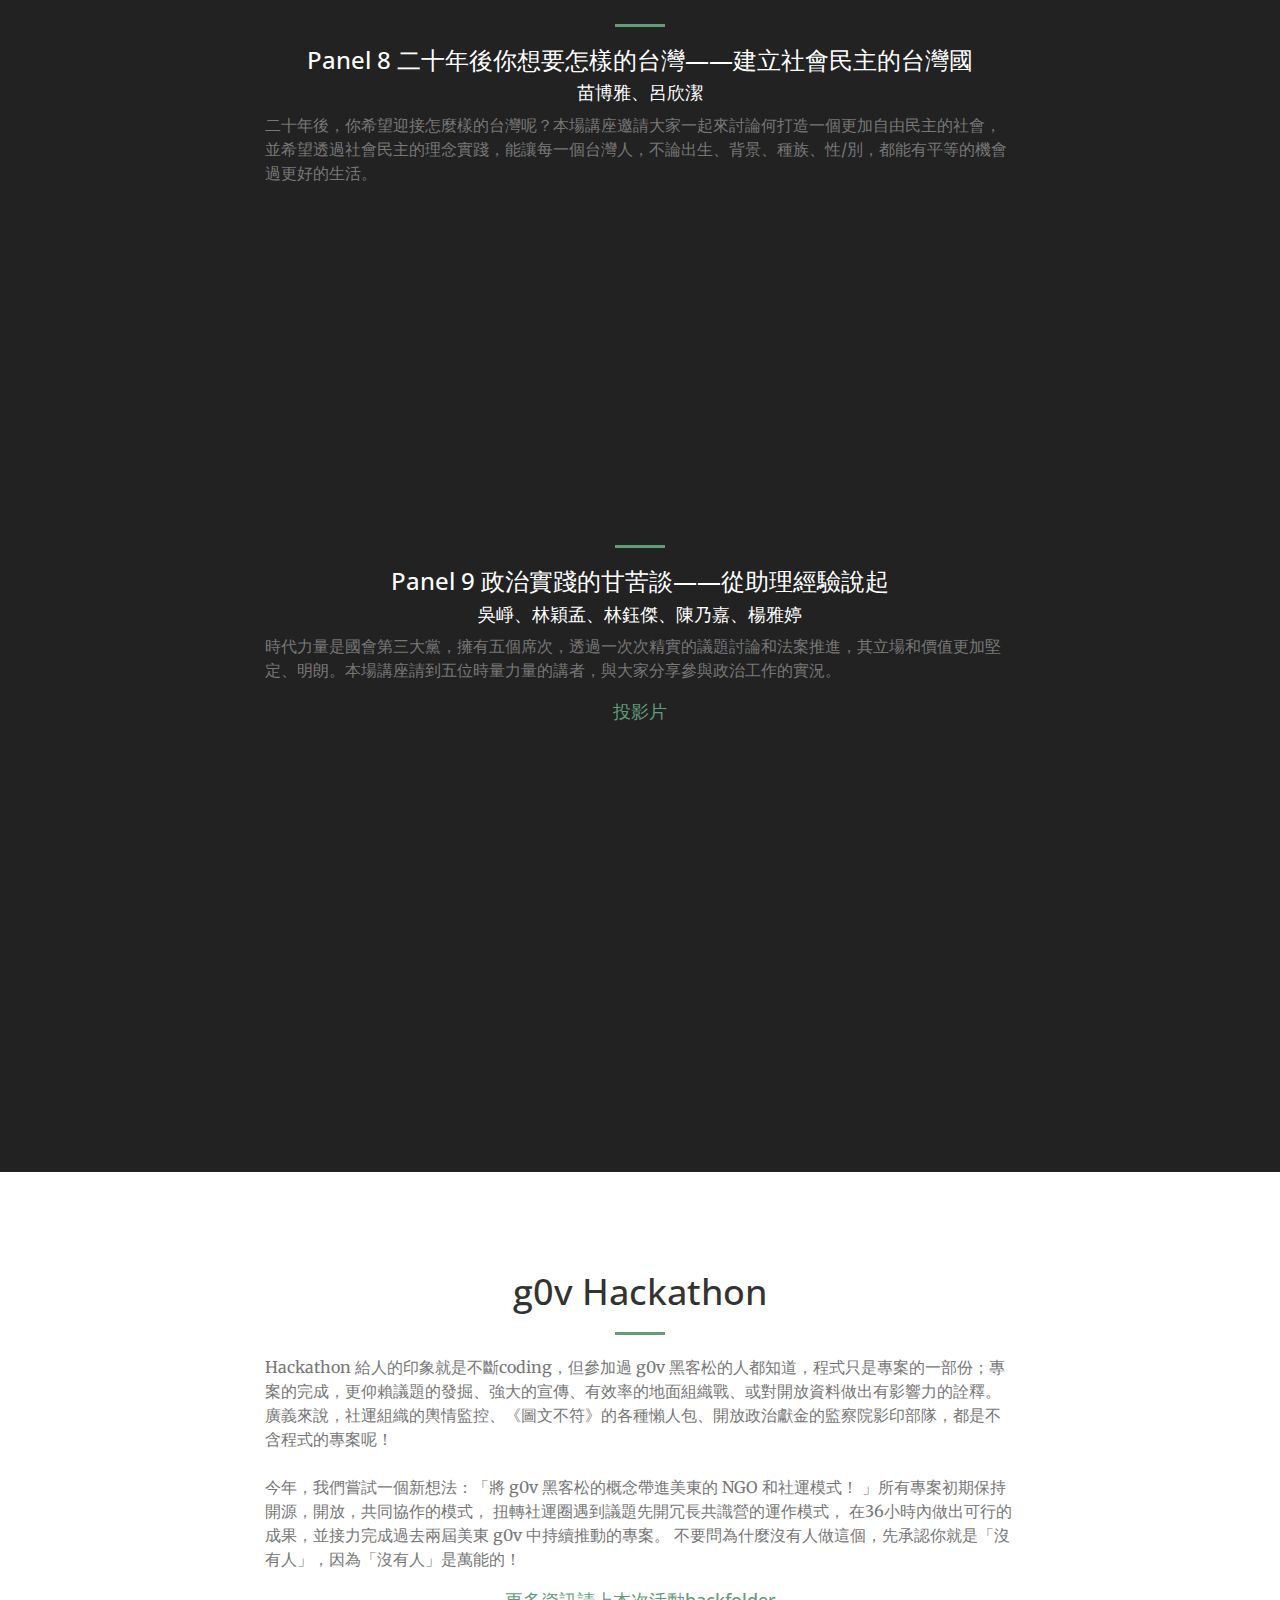
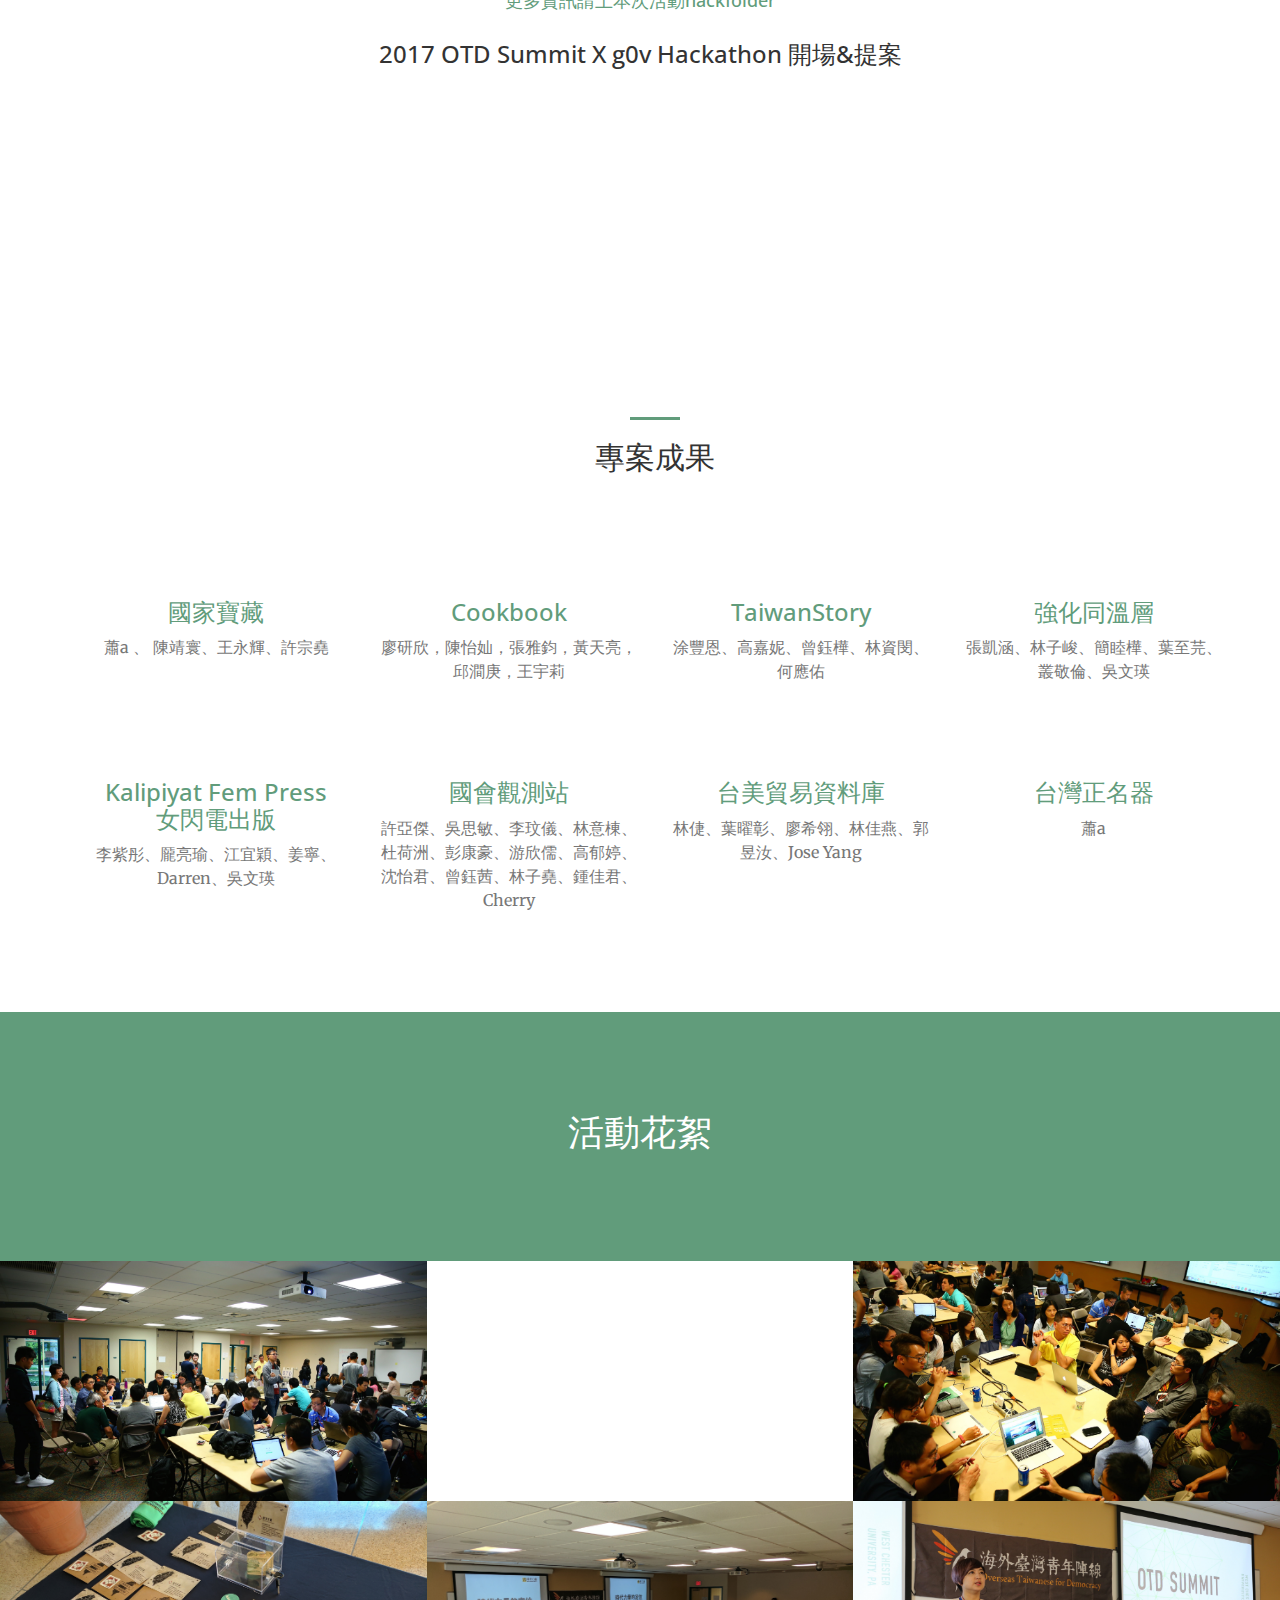
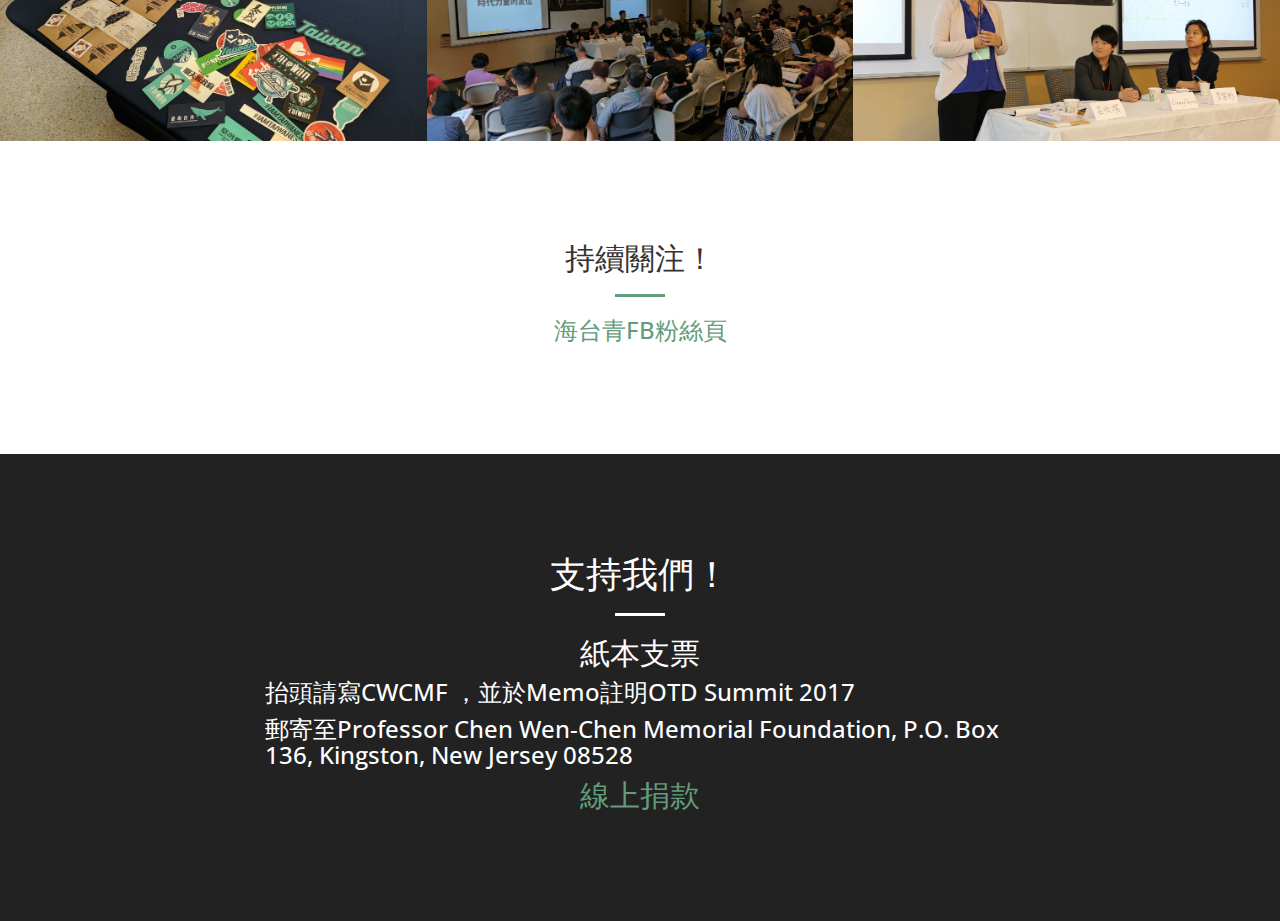
==== commit 9cae1f28: "update" ====
--- a/2017otdsummit/index.html
+++ b/2017otdsummit/index.html
@@ -267,6 +267,7 @@
                     <h3 class="section-heading">Panel 9 政治實踐的甘苦談——從助理經驗說起</h2>
                     <h4 class="section-heading">吳崢、林穎孟、林鈺傑、陳乃嘉、楊雅婷</h4>
                     <p class="text-muted text-left">時代力量是國會第三大黨，擁有五個席次，透過一次次精實的議題討論和法案推進，其立場和價值更加堅定、明朗。本場講座請到五位時量力量的講者，與大家分享參與政治工作的實況。</p>
+                    <h4 class="section-heading"><a href="slides/panel9.pdf" target="_blank">投影片</a></h4><br/>
                     <iframe src="https://www.facebook.com/plugins/video.php?href=https%3A%2F%2Fwww.facebook.com%2Foverseastaiwanesefordemocracy%2Fvideos%2F1690531517658810%2F&show_text=0&width=560" width="560" height="315" style="border:none;overflow:hidden" scrolling="no" frameborder="0" allowTransparency="true" allowFullScreen="true"></iframe>
 
 
@@ -310,7 +311,7 @@
                 <div class="col-lg-3 col-md-6 text-center">
                     <div class="service-box">
                          <i class="fa fa-4x fa-diamond text-primary sr-icons"></i> 
-                        <h3><a href="http://beta.hackfoldr.org/national-treasures/" target="_blank">國家寶藏</a></h3>
+                        <h3><a href="https://github.com/national-treasures-tw/landing-page" target="_blank">國家寶藏</a></h3>
                         <p class="text-muted">蕭a 、 陳靖寰、王永輝、許宗堯</p>
                     </div>
                 </div>
@@ -359,7 +360,7 @@
                 <div class="col-lg-3 col-md-6 text-center">
                     <div class="service-box">
                          <i class="fa fa-4x fa-diamond text-primary sr-icons"></i> 
-                        <h3><a href="https://github.com/chena/kiminonawa-web" target="_blank">台灣正名器</a></h3>
+                        <h3><a href="http://taiwan.ismycountry.org/" target="_blank">台灣正名器</a></h3>
                         <p class="text-muted">蕭a</p>
                     </div>
                 </div>
@@ -483,7 +484,7 @@
                     <h3 class="section-heading">抬頭請寫CWCMF ，並於Memo註明OTD Summit 2017</h3>
                     <h3 class="section-heading">郵寄至Professor Chen Wen-Chen Memorial Foundation, P.O. Box 136, Kingston, New Jersey 08528</h3>
                 <div class="col-lg-8 col-lg-offset-2 text-center">
-                    <h2 class="section-heading"><a href="https://www.paypal.com/donate/?token=QBRmi0ePmdPElt8ah-FOWd4WXbzaJ2q76A6bBAv5u4SEhYb_g1A1ZwEcLmHnZGYD6YE7w0&country.x=US&locale.x=US" target="_blank">線上捐款</a></h2>
+                    <h2 class="section-heading"><a href="https://www.facebook.com/overseastaiwanesefordemocracy/app/190322544333196/" target="_blank">線上捐款</a></h2>
                 </div>
             </div>
         </div>
